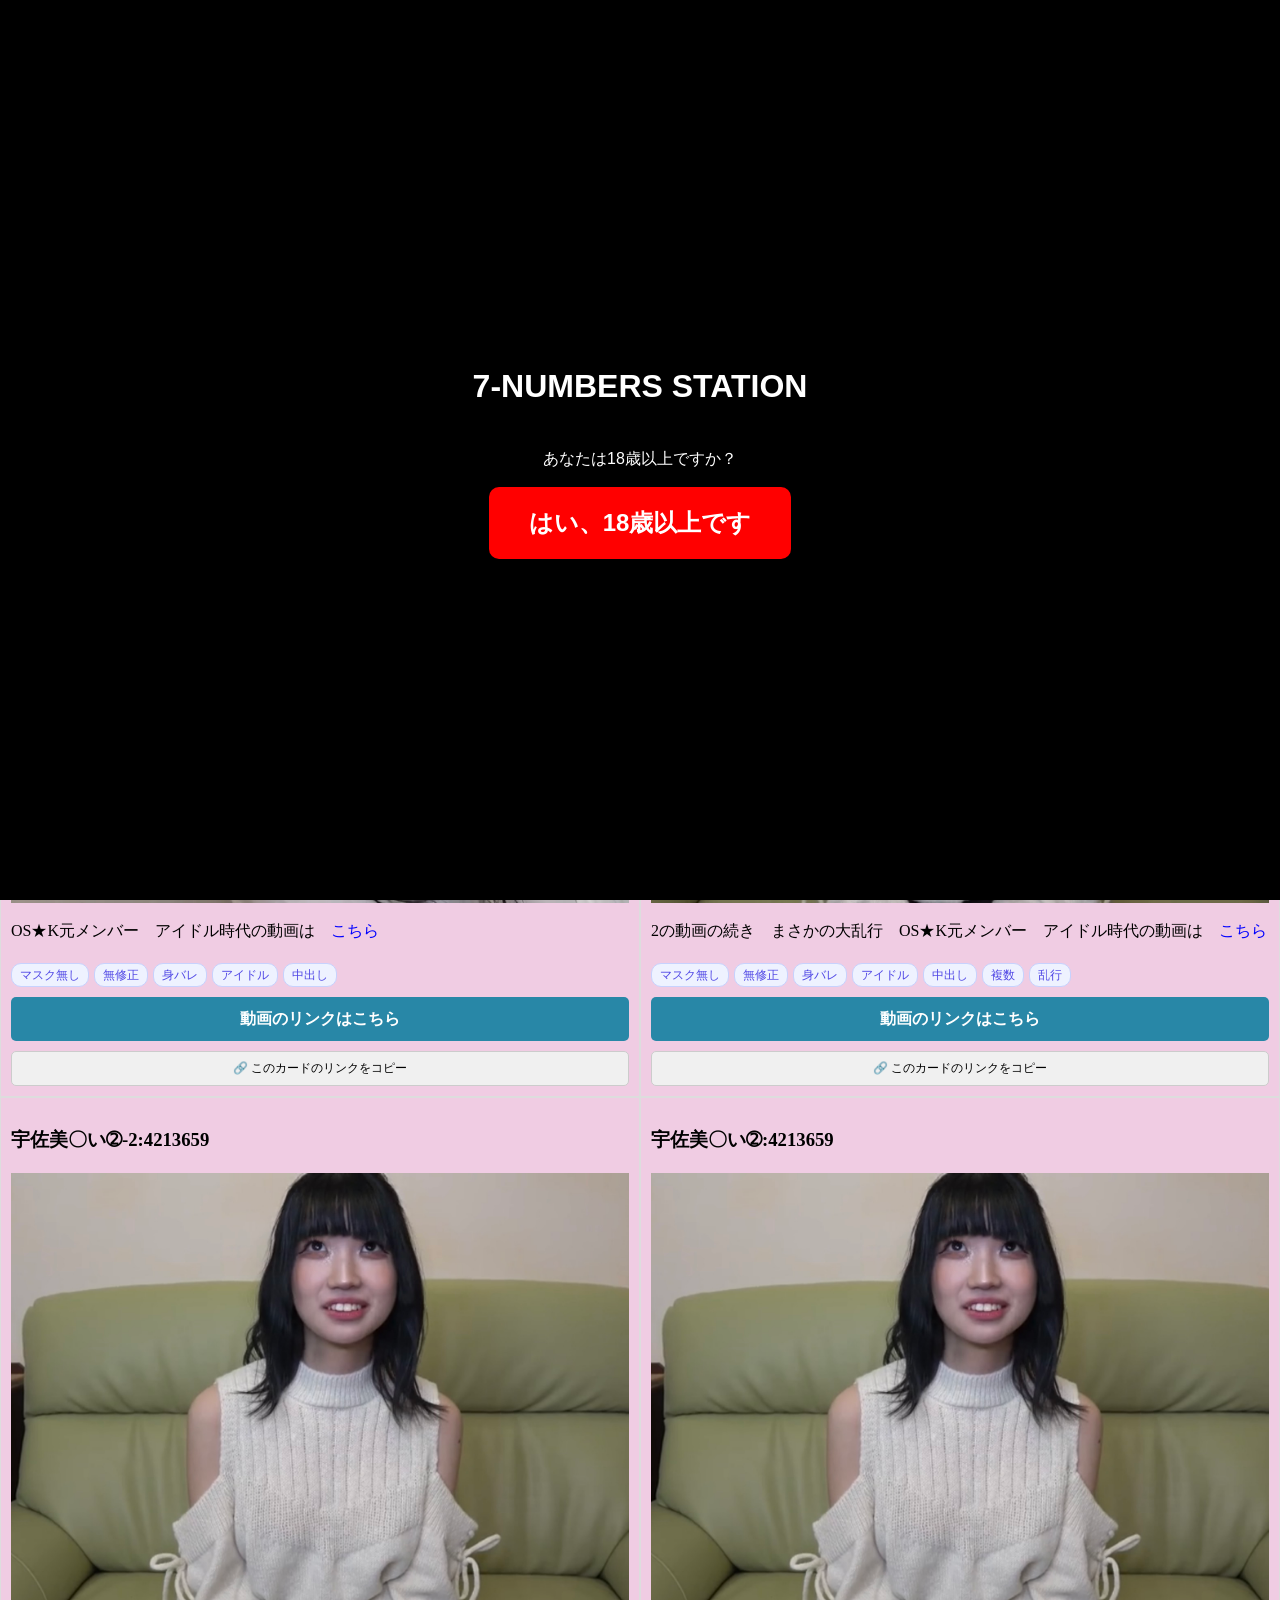
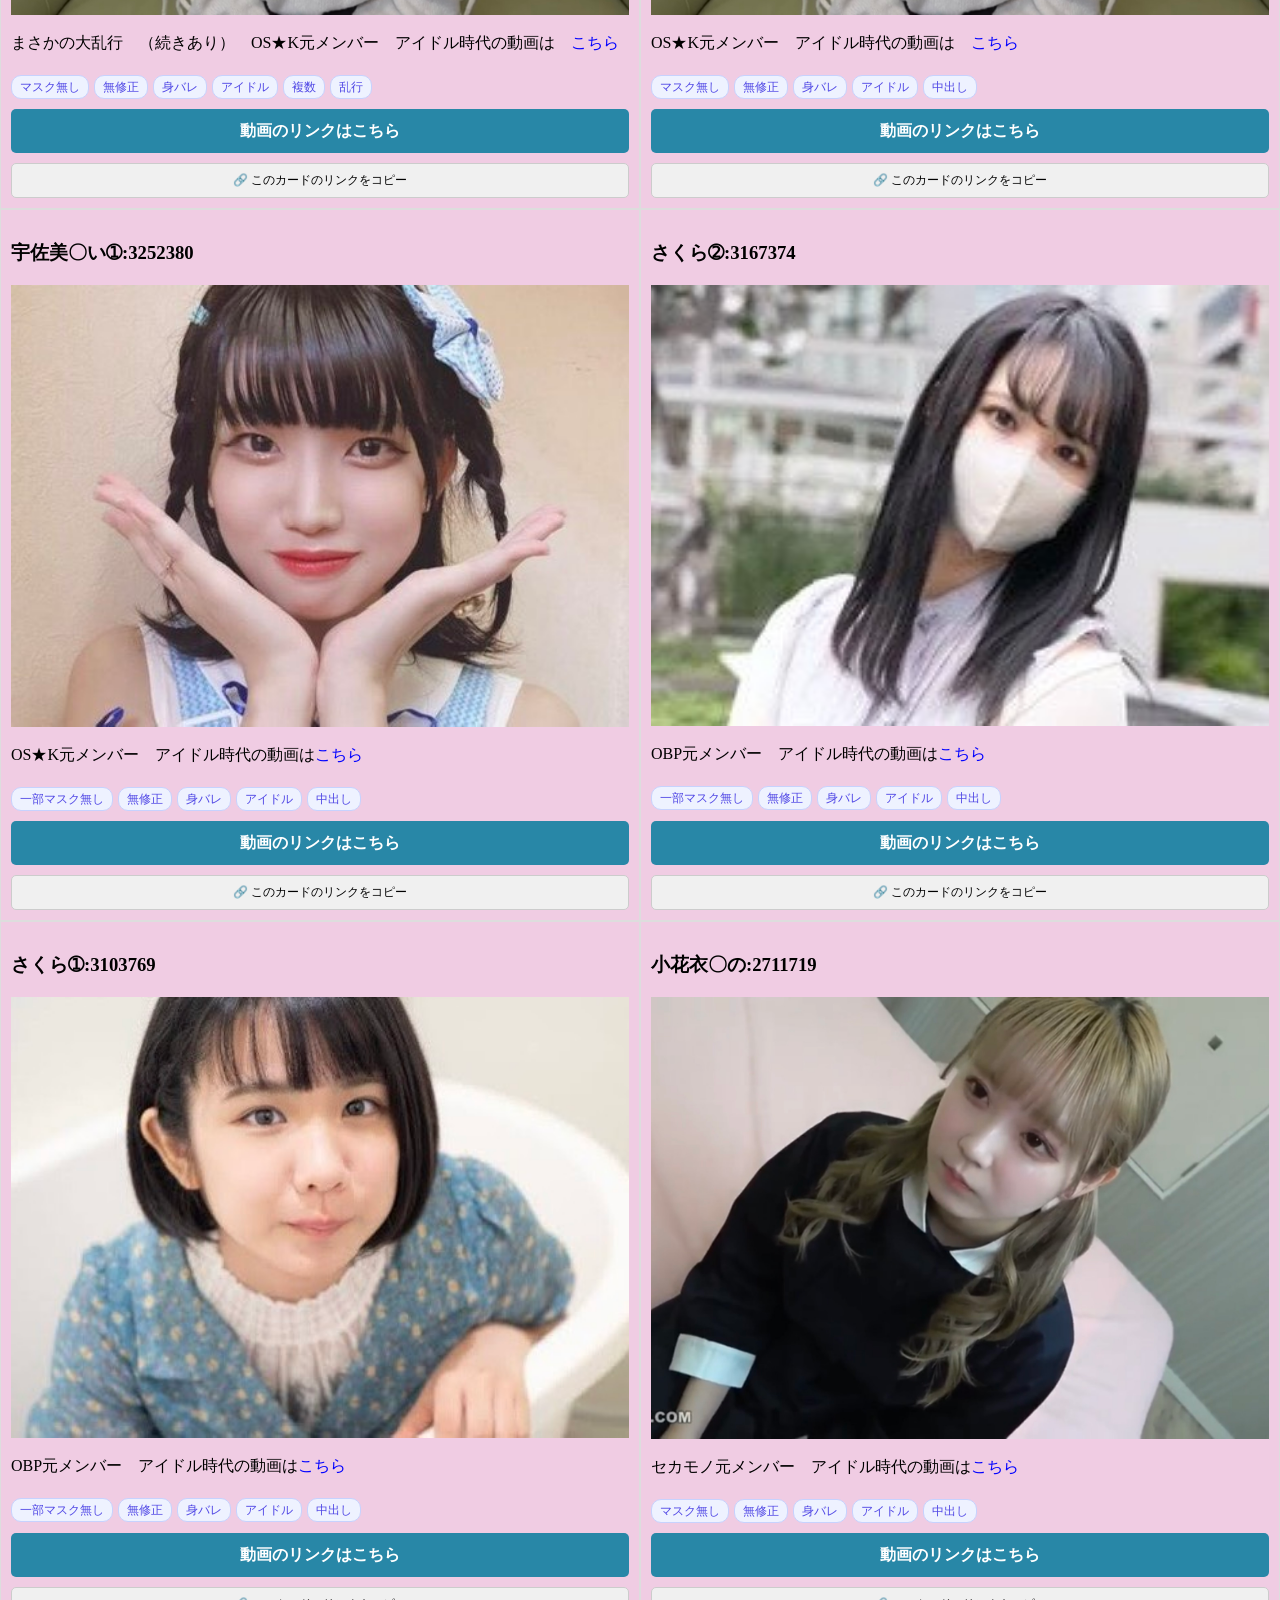
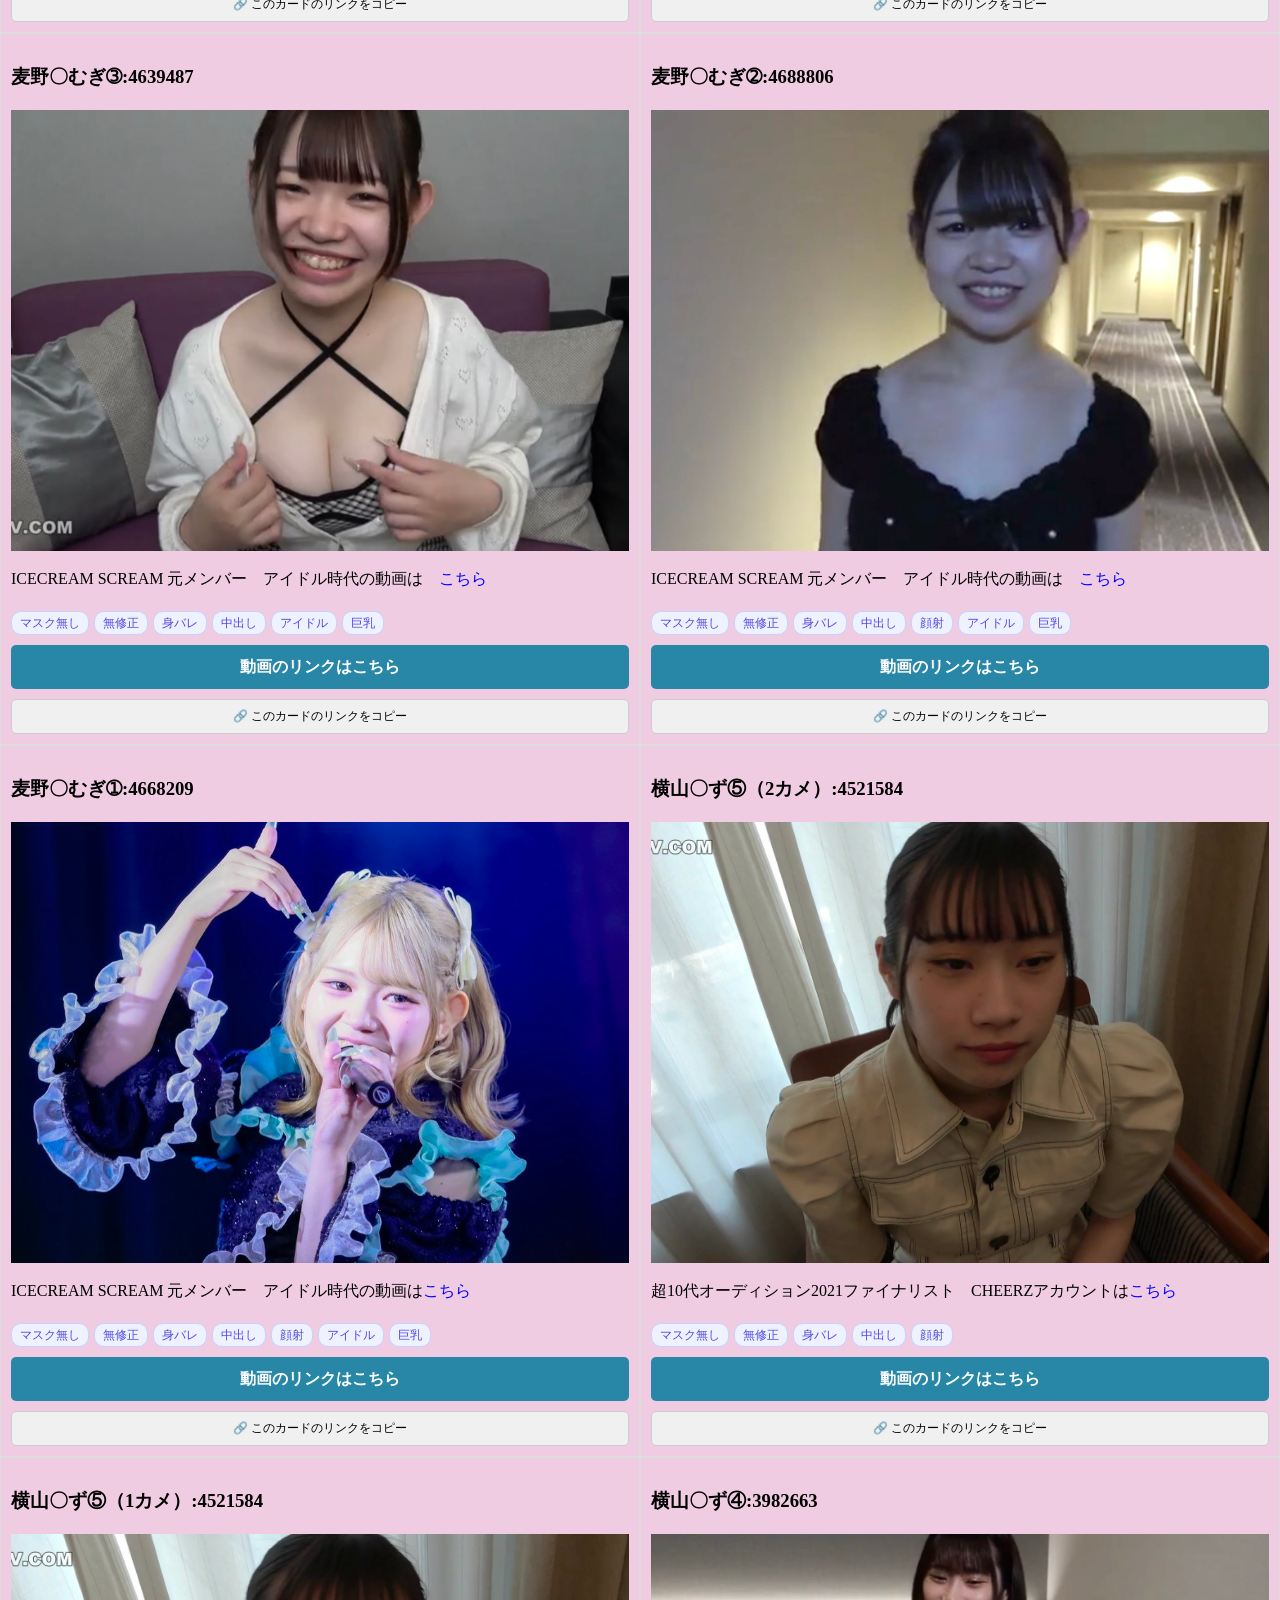
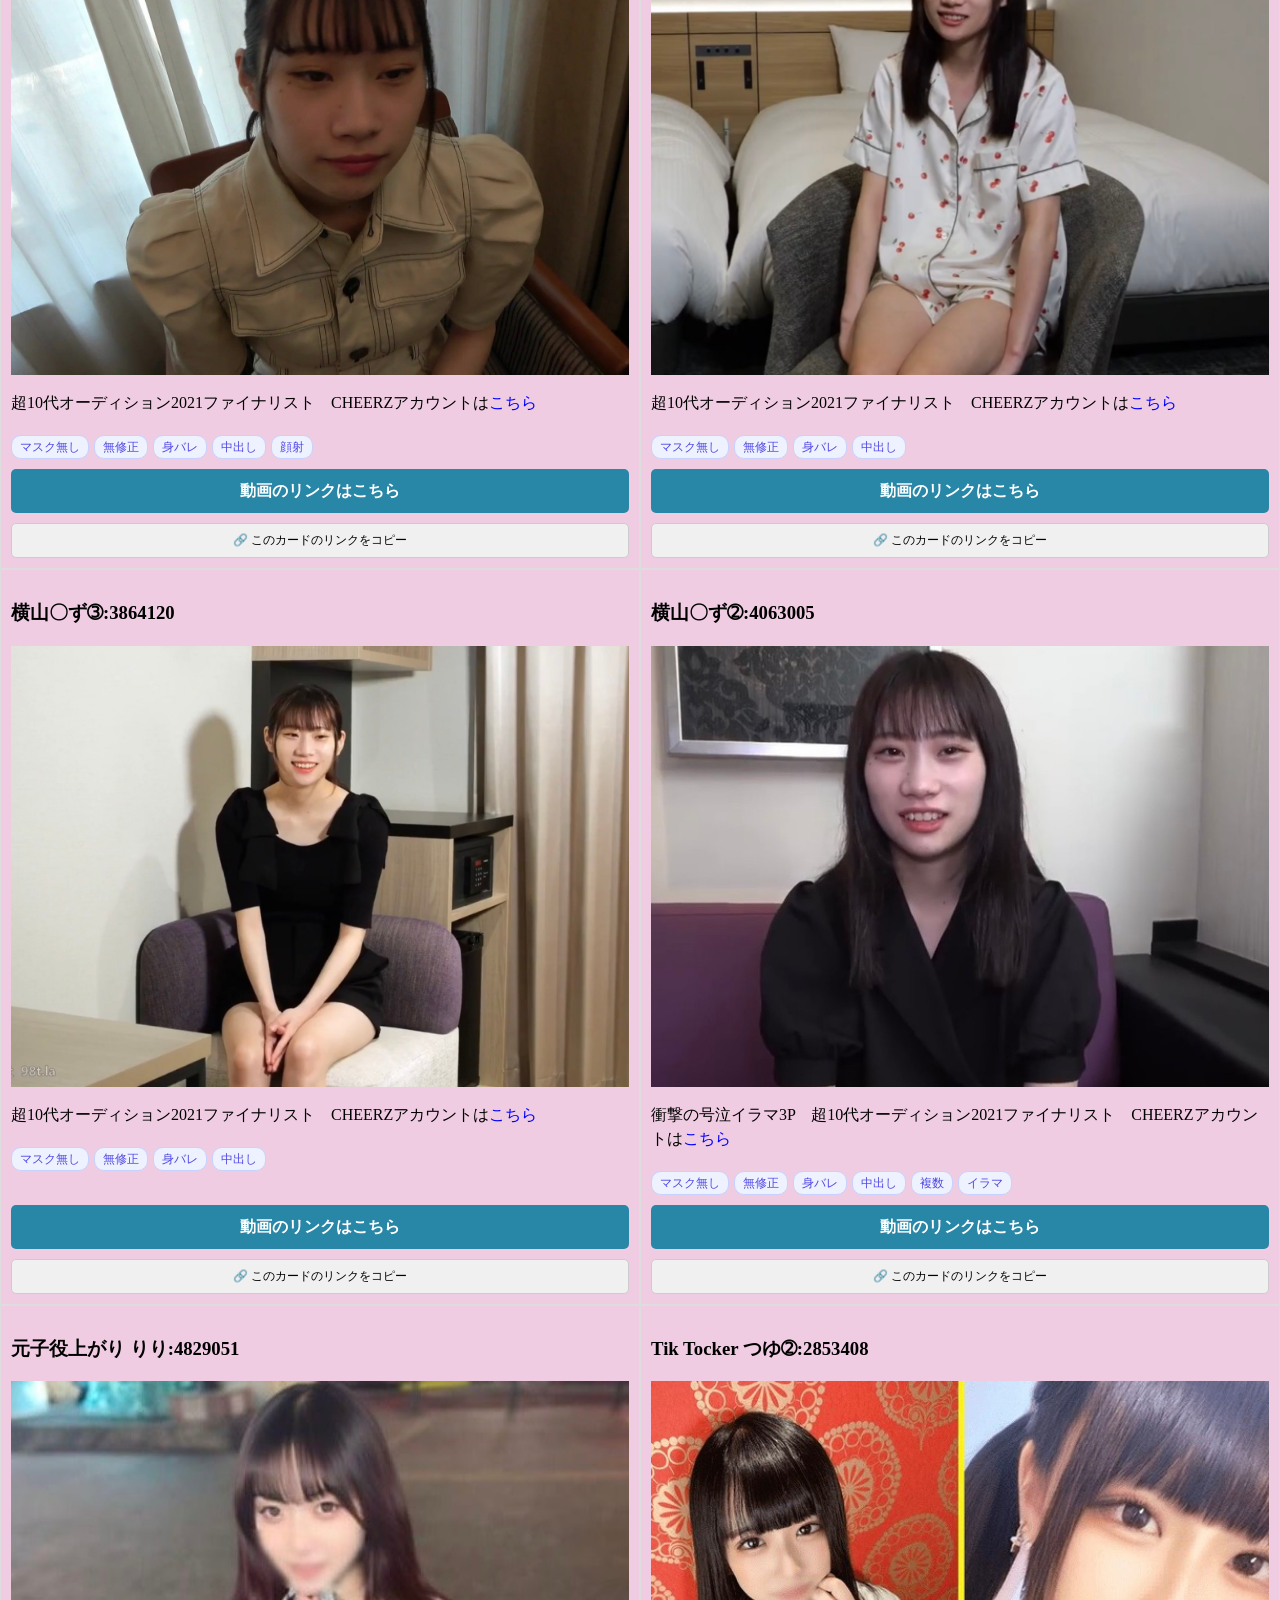
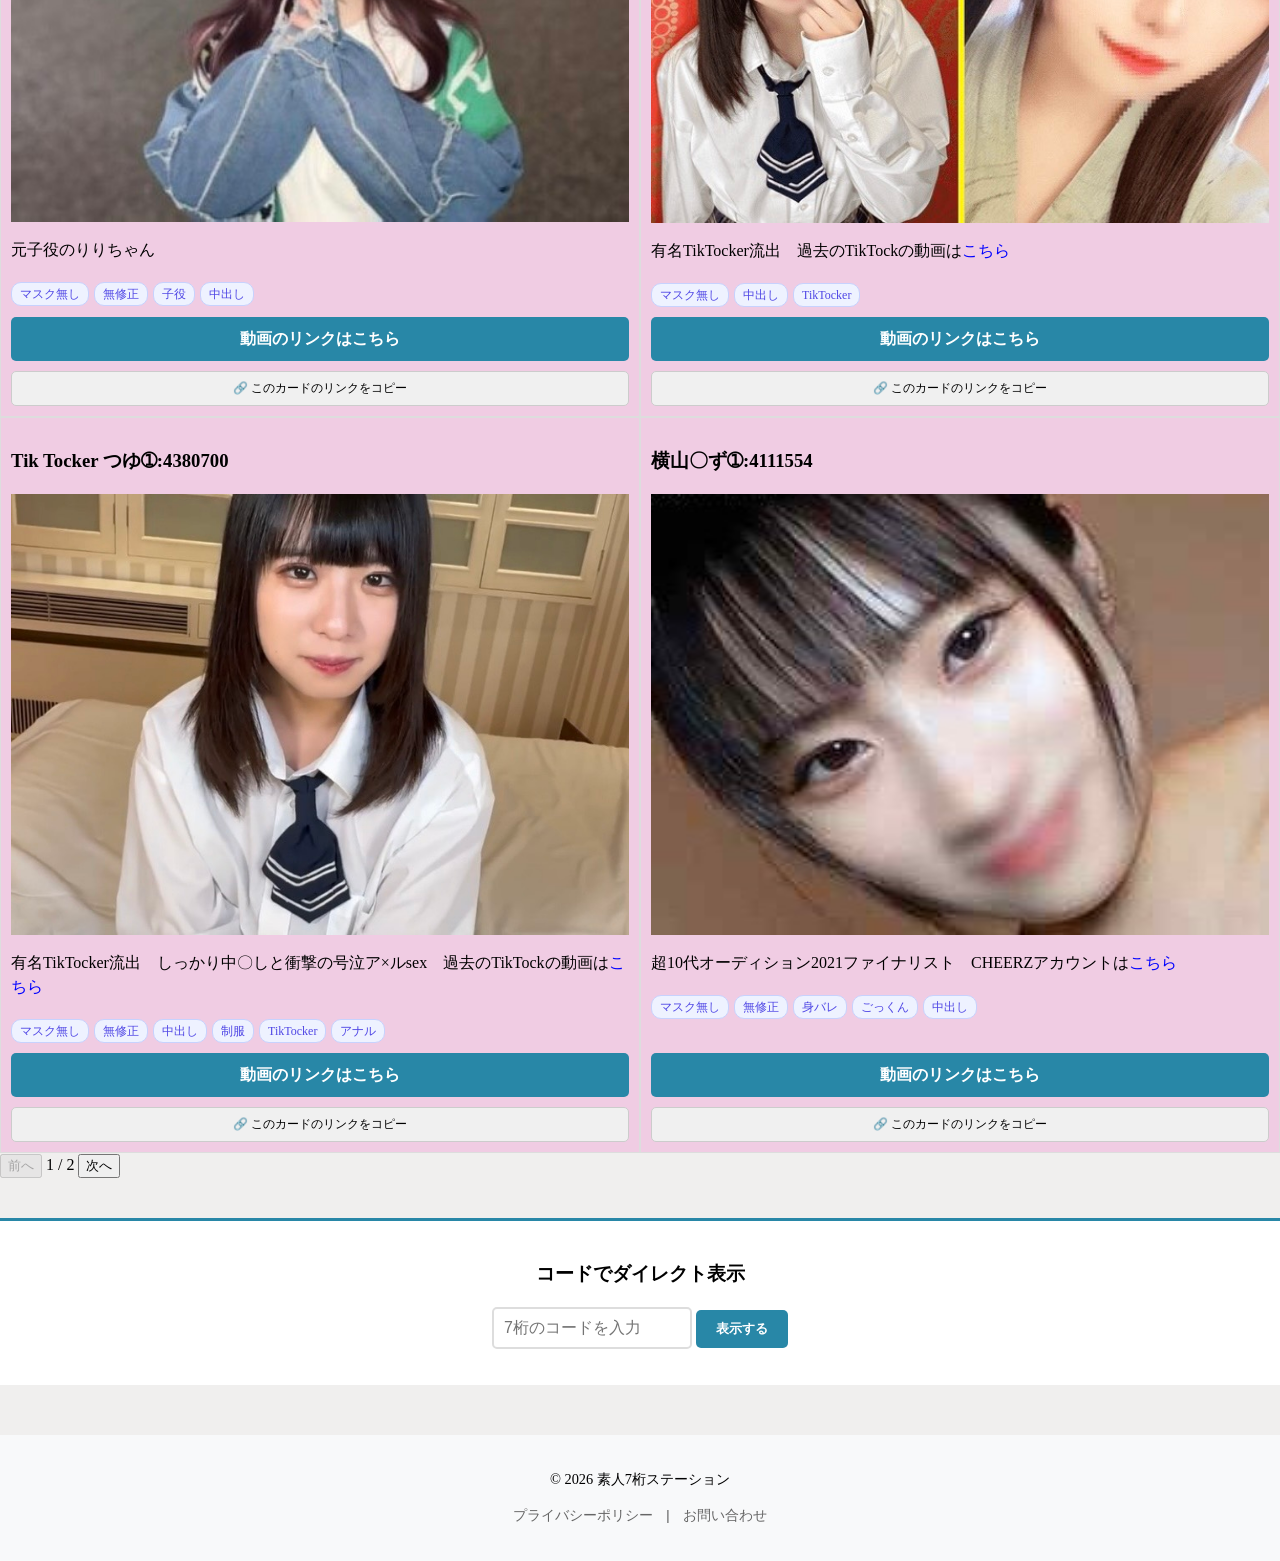
==== index.html @ af3bf1e2 "Add files via upload" ====
<!DOCTYPE html>
<html lang="ja">
<head>
    <meta charset="UTF-8">
    <meta name="viewport" content="width=device-width, initial-scale=1.0">
    <title>素人7桁ステーション</title>
    <meta name="description" content="無料で見れる素人の7桁をまとめています。身バレした素人ちゃんの表舞台との「見比べ」を楽しんで頂けるようにまとめています。7桁ファンの紳士の皆様のご期待に応えられるよう、随時サイトは更新中！ /素人/av/7桁/無修正/">

    <meta property="og:type" contenteditable="website">
    <meta property="og:title" content="素人7桁ステーション">
    <meta property="og:description" content="無料で見れる素人の7桁をまとめています。身バレした素人ちゃんの表舞台との「見比べ」を楽しんで頂けるようにまとめています。7桁ファンの紳士の皆様のご期待に応えられるよう、随時サイトは更新中！ /素人/av/7桁/無修正/">
    <meta property="og:url" content="https://shirouto-7-numbers.com">
    <meta property="og:image" content="https://shirouto-7-numbers.com/img/sevenIcon.png"> 
    <meta name="twitter:card" content="summary_large_image">
    <meta name="twitter:title" content="素人7桁ステーション">
    <meta name="twitter:image" content="https://shirouto-7-numbers.com/img/sevenIcon.png">
    <meta name="juicyads-site-verification" content="fd8c69b758042d53a90cb312dbef9e79">
    

    <link rel="icon" href="./img/sevenIcon.png">   

    <link rel="preconnect" href="https://fonts.googleapis.com">
    <link rel="preconnect" href="https://fonts.gstatic.com" crossorigin>
    <link href="https://fonts.googleapis.com/css2?family=Google+Sans:ital,opsz,wght@0,17..18,400..700;1,17..18,400..700&family=Noto+Sans+JP:wght@100..900&display=swap" rel="stylesheet">
    
    <link rel="stylesheet" href="./css/sanitize.css">
    <link rel="stylesheet" href="./css/seven.css">
    
    <style>
        #age-gate {
            position: fixed; top: 0; left: 0; width: 100%; height: 100%;
            background: #000; color: #fff; z-index: 10000;
            display: flex; flex-direction: column; justify-content: center; align-items: center;
            font-family: sans-serif;
        }
        #age-gate button {
            padding: 20px 40px; font-size: 24px; cursor: pointer;
            background: #ff0000; color: #fff; border: none; border-radius: 10px; font-weight: bold;
        }
    </style>

</head>
<body>
    <div id="age-gate">
        <h1>7-NUMBERS STATION</h1>
        <p>あなたは18歳以上ですか？</p>
        <button onclick="unlockSite()">はい、18歳以上です</button>
    </div>

    <h1 class="cite-headline">素人7桁ステーション</h1>

    <script src="https://adm.shinobi.jp/s/420e0cccccac39b0ae7c339e9990042e"></script>

    <div style="display: flex; justify-content: center; margin: 20px 0;">
        <script type="text/javascript" data-cfasync="false" async src="https://poweredby.jads.co/js/jads.js"></script>
            <ins id="1112925" data-width="300" data-height="250"></ins>
        <script type="text/javascript" data-cfasync="false" async>(adsbyjuicy = window.adsbyjuicy || []).push({'adzone':1112925});</script>
    </div>

    <section class="aboutThisSite">
        <p>素人7桁ステーションへようこそ。身バレした素人ちゃんの表舞台との「見比べ」を楽しんで頂けるようにまとめています。皆様に最高の7桁をお届けできるようにページは随時更新します。</p>
    </section>

    <script src="https://adm.shinobi.jp/s/d641e88b1c74c6606eed7cc9fa839f84"></script>
    
    

 
    <section class="search">
        <div class="search-form-wrapper">
            <input type="text" id="searchInput" placeholder="🔍関連ワードで検索..." autocomplete="off">
        </div>
    </section>

    <section class="tag-search">
        <div id="tags-container-wrapper">
            <div id="tags" class="collapsed"></div> </div>
        <button id="tagToggleBtn" class="toggle-btn">もっと見る ▼</button>
    </section>


    <section class="article">
        <h1 class="article-headline">一覧</h1>
        <div id="gallery"></div>
    </section>



    <div class="pagination-controls">
        <button id="prevBtn">前へ</button>
        <span id="pageInfo">1 / 5</span>
        <button id="nextBtn">次へ</button>
    </div>

    <div class="direct-search-wrapper">
        <h3>コードでダイレクト表示</h3>
        <div class="search-box">
            <input type="text" id="directCodeInput" placeholder="7桁のコードを入力">
            <button type="button" onclick="directSearch()">表示する</button>
        </div>
        <p id="searchMessage" style="color: red;"></p>
    </div>

    <div id="infoModal" class="modal">
        <div class="modal-content">
            <span class="close-modal" id="closeModal">&times;</span>
            <div id="modalBody"></div>
        </div>
    </div>

    
    <script src="https://adm.shinobi.jp/s/29155778935a20a05f7ab26b81eb6b52"></script>


    <footer style="text-align: center; margin-top: 50px; padding: 20px;">
        <p>&copy; 2026 素人7桁ステーション</p>
        <p>
            <a href="policy.html">プライバシーポリシー</a> | 
            <a href="contact.html">お問い合わせ</a>
        </p>
    </footer>

    <script type="text/javascript" data-id="juicyads-native-ads" data-ad-zone="1113239" data-targets="a" src="https://js.juicyads.com/juicyads.native-ads.min.js"></script>

    <script src="./data-7.js"></script>
    <script src="./seven.js"></script>
    
</body>
</html>
---- css/sanitize.css ----
/* Document
 * ========================================================================== */

/**
 * Add border box sizing in all browsers (opinionated).
 */

*,
::before,
::after {
  box-sizing: border-box;
}

/**
 * 1. Add text decoration inheritance in all browsers (opinionated).
 * 2. Add vertical alignment inheritance in all browsers (opinionated).
 */

::before,
::after {
  text-decoration: inherit; /* 1 */
  vertical-align: inherit; /* 2 */
}

/**
 * 1. Use the default cursor in all browsers (opinionated).
 * 2. Change the line height in all browsers (opinionated).
 * 3. Use a 4-space tab width in all browsers (opinionated).
 * 4. Remove the grey highlight on links in iOS (opinionated).
 * 5. Prevent adjustments of font size after orientation changes in
 *    IE on Windows Phone and in iOS.
 * 6. Breaks words to prevent overflow in all browsers (opinionated).
 */

html {
  cursor: default; /* 1 */
  line-height: 1.5; /* 2 */
  -moz-tab-size: 4; /* 3 */
  tab-size: 4; /* 3 */
  -webkit-tap-highlight-color: transparent /* 4 */;
  -ms-text-size-adjust: 100%; /* 5 */
  -webkit-text-size-adjust: 100%; /* 5 */
  word-break: break-word; /* 6 */
}

/* Sections
 * ========================================================================== */

/**
 * Remove the margin in all browsers (opinionated).
 */

body {
  margin: 0;
}

/**
 * Correct the font size and margin on `h1` elements within `section` and
 * `article` contexts in Chrome, Edge, Firefox, and Safari.
 */

h1 {
  font-size: 2em;
  margin: 0.67em 0;
}

/* Grouping content
 * ========================================================================== */

/**
 * Remove the margin on nested lists in Chrome, Edge, IE, and Safari.
 */

dl dl,
dl ol,
dl ul,
ol dl,
ul dl {
  margin: 0;
}

/**
 * Remove the margin on nested lists in Edge 18- and IE.
 */

ol ol,
ol ul,
ul ol,
ul ul {
  margin: 0;
}

/**
 * 1. Add the correct sizing in Firefox.
 * 2. Show the overflow in Edge 18- and IE.
 */

hr {
  height: 0; /* 1 */
  overflow: visible; /* 2 */
}

/**
 * Add the correct display in IE.
 */

main {
  display: block;
}

/**
 * Remove the list style on navigation lists in all browsers (opinionated).
 */

nav ol,
nav ul {
  list-style: none;
  padding: 0;
}

/**
 * 1. Correct the inheritance and scaling of font size in all browsers.
 * 2. Correct the odd `em` font sizing in all browsers.
 */

pre {
  font-family: monospace, monospace; /* 1 */
  font-size: 1em; /* 2 */
}

/* Text-level semantics
 * ========================================================================== */

/**
 * Remove the gray background on active links in IE 10.
 */

a {
  background-color: transparent;
}

/**
 * Add the correct text decoration in Edge 18-, IE, and Safari.
 */

abbr[title] {
  text-decoration: underline;
  text-decoration: underline dotted;
}

/**
 * Add the correct font weight in Chrome, Edge, and Safari.
 */

b,
strong {
  font-weight: bolder;
}

/**
 * 1. Correct the inheritance and scaling of font size in all browsers.
 * 2. Correct the odd `em` font sizing in all browsers.
 */

code,
kbd,
samp {
  font-family: monospace, monospace; /* 1 */
  font-size: 1em; /* 2 */
}

/**
 * Add the correct font size in all browsers.
 */

small {
  font-size: 80%;
}

/* Embedded content
 * ========================================================================== */

/*
 * Change the alignment on media elements in all browsers (opinionated).
 */

audio,
canvas,
iframe,
img,
svg,
video {
  vertical-align: middle;
}

/**
 * Add the correct display in IE 9-.
 */

audio,
video {
  display: inline-block;
}

/**
 * Add the correct display in iOS 4-7.
 */

audio:not([controls]) {
  display: none;
  height: 0;
}

/**
 * Remove the border on iframes in all browsers (opinionated).
 */

iframe {
  border-style: none;
}

/**
 * Remove the border on images within links in IE 10-.
 */

img {
  border-style: none;
}

/**
 * Change the fill color to match the text color in all browsers (opinionated).
 */

svg:not([fill]) {
  fill: currentColor;
}

/**
 * Hide the overflow in IE.
 */

svg:not(:root) {
  overflow: hidden;
}

/* Tabular data
 * ========================================================================== */

/**
 * Collapse border spacing in all browsers (opinionated).
 */

table {
  border-collapse: collapse;
}

/* Forms
 * ========================================================================== */

/**
 * Remove the margin on controls in Safari.
 */

button,
input,
select {
  margin: 0;
}

/**
 * 1. Show the overflow in IE.
 * 2. Remove the inheritance of text transform in Edge 18-, Firefox, and IE.
 */

button {
  overflow: visible; /* 1 */
  text-transform: none; /* 2 */
}

/**
 * Correct the inability to style buttons in iOS and Safari.
 */

button,
[type="button"],
[type="reset"],
[type="submit"] {
  -webkit-appearance: button;
}

/**
 * 1. Change the inconsistent appearance in all browsers (opinionated).
 * 2. Correct the padding in Firefox.
 */

fieldset {
  border: 1px solid #a0a0a0; /* 1 */
  padding: 0.35em 0.75em 0.625em; /* 2 */
}

/**
 * Show the overflow in Edge 18- and IE.
 */

input {
  overflow: visible;
}

/**
 * 1. Correct the text wrapping in Edge 18- and IE.
 * 2. Correct the color inheritance from `fieldset` elements in IE.
 */

legend {
  color: inherit; /* 2 */
  display: table; /* 1 */
  max-width: 100%; /* 1 */
  white-space: normal; /* 1 */
}

/**
 * 1. Add the correct display in Edge 18- and IE.
 * 2. Add the correct vertical alignment in Chrome, Edge, and Firefox.
 */

progress {
  display: inline-block; /* 1 */
  vertical-align: baseline; /* 2 */
}

/**
 * Remove the inheritance of text transform in Firefox.
 */

select {
  text-transform: none;
}

/**
 * 1. Remove the margin in Firefox and Safari.
 * 2. Remove the default vertical scrollbar in IE.
 * 3. Change the resize direction in all browsers (opinionated).
 */

textarea {
  margin: 0; /* 1 */
  overflow: auto; /* 2 */
  resize: vertical; /* 3 */
}

/**
 * Remove the padding in IE 10-.
 */

[type="checkbox"],
[type="radio"] {
  padding: 0;
}

/**
 * 1. Correct the odd appearance in Chrome, Edge, and Safari.
 * 2. Correct the outline style in Safari.
 */

[type="search"] {
  -webkit-appearance: textfield; /* 1 */
  outline-offset: -2px; /* 2 */
}

/**
 * Correct the cursor style of increment and decrement buttons in Safari.
 */

::-webkit-inner-spin-button,
::-webkit-outer-spin-button {
  height: auto;
}

/**
 * Correct the text style of placeholders in Chrome, Edge, and Safari.
 */

::-webkit-input-placeholder {
  color: inherit;
  opacity: 0.54;
}

/**
 * Remove the inner padding in Chrome, Edge, and Safari on macOS.
 */

::-webkit-search-decoration {
  -webkit-appearance: none;
}

/**
 * 1. Correct the inability to style upload buttons in iOS and Safari.
 * 2. Change font properties to `inherit` in Safari.
 */

::-webkit-file-upload-button {
  -webkit-appearance: button; /* 1 */
  font: inherit; /* 2 */
}

/**
 * Remove the inner border and padding of focus outlines in Firefox.
 */

::-moz-focus-inner {
  border-style: none;
  padding: 0;
}

/**
 * Restore the focus outline styles unset by the previous rule in Firefox.
 */

:-moz-focusring {
  outline: 1px dotted ButtonText;
}

/**
 * Remove the additional :invalid styles in Firefox.
 */

:-moz-ui-invalid {
  box-shadow: none;
}

/* Interactive
 * ========================================================================== */

/*
 * Add the correct display in Edge 18- and IE.
 */

details {
  display: block;
}

/*
 * Add the correct styles in Edge 18-, IE, and Safari.
 */

dialog {
  background-color: white;
  border: solid;
  color: black;
  display: block;
  height: -moz-fit-content;
  height: -webkit-fit-content;
  height: fit-content;
  left: 0;
  margin: auto;
  padding: 1em;
  position: absolute;
  right: 0;
  width: -moz-fit-content;
  width: -webkit-fit-content;
  width: fit-content;
}

dialog:not([open]) {
  display: none;
}

/*
 * Add the correct display in all browsers.
 */

summary {
  display: list-item;
}

/* Scripting
 * ========================================================================== */

/**
 * Add the correct display in IE 9-.
 */

canvas {
  display: inline-block;
}

/**
 * Add the correct display in IE.
 */

template {
  display: none;
}

/* User interaction
 * ========================================================================== */

/*
 * 1. Remove the tapping delay in IE 10.
 * 2. Remove the tapping delay on clickable elements
      in all browsers (opinionated).
 */

a,
area,
button,
input,
label,
select,
summary,
textarea,
[tabindex] {
  -ms-touch-action: manipulation; /* 1 */
  touch-action: manipulation; /* 2 */
}

/**
 * Add the correct display in IE 10-.
 */

[hidden] {
  display: none;
}

/* Accessibility
 * ========================================================================== */

/**
 * Change the cursor on busy elements in all browsers (opinionated).
 */

[aria-busy="true"] {
  cursor: progress;
}

/*
 * Change the cursor on control elements in all browsers (opinionated).
 */

[aria-controls] {
  cursor: pointer;
}

/*
 * Change the cursor on disabled, not-editable, or otherwise
 * inoperable elements in all browsers (opinionated).
 */

[aria-disabled="true"],
[disabled] {
  cursor: not-allowed;
}

/*
 * Change the display on visually hidden accessible elements
 * in all browsers (opinionated).
 */

[aria-hidden="false"][hidden] {
  display: initial;
}

[aria-hidden="false"][hidden]:not(:focus) {
  clip: rect(0, 0, 0, 0);
  position: absolute;
}
---- css/seven.css ----
body{
    background-color: rgb(240, 239, 238);
}
.cite-headline{
    text-align: center;
    margin: 0;
    
    font-weight: bold;
    background-color: rgb(224, 103, 174);
}
.article-headline{
    margin: 10px;
    font-size: 25px;
}

#gallery {
    display: flex;
    flex-wrap: wrap;       
    width: 100%;           
    padding: 0;
    margin: 0;
}
.number-card {
    flex: 0 0 50%;         
    box-sizing: border-box; 
    padding: 10px;         
    border: 1px solid #ddd; 
    background-color: #f0cce3;
    display:flex;
    flex-direction: column;
}
.number-card img {
    max-width: 100%;
    height: auto;
}
.number-card:hover{
    background-color: rgb(224, 103, 174);
    transform: translateY(-5px);
}
/* タグボタンの並び */
#tags {
    display: flex;
    flex-wrap: wrap;
    gap: 10px;
    margin-bottom: 20px;
}

.tag-btn {
    padding: 8px 16px;
    background: #dfdddd;
    border: none;
    border-radius: 4px;
    cursor: pointer;
}

.tag-btn:hover {
    background: #ddd;
}

/* カード内のタグ */
.card-tags-wrapper {
    display: flex;
    flex-wrap: wrap;
    gap: 5px;
    margin-top: 10px;
    flex-grow: 1;
    align-content: flex-start;
}

.card-tag {
    background: #eef2ff;
    color: #4f46e5;
    font-size: 12px;
    padding: 2px 8px;
    border-radius: 10px;
    border: 1px solid #c7d2fe;
}
/* 通常のタグボタン */
.tag-btn {
    padding: 8px 16px;
    background: #f3f4f6;
    color: #374151;
    border: 1px solid #d1d5db;
    border-radius: 8px;
    cursor: pointer;
    transition: all 0.2s ease; /* 変化を滑らかに */
}

/* ホバー（マウスを乗せた時） */
.tag-btn:hover {
    background: #e5e7eb;
}

/* 【重要】選択されている時のスタイル */
.tag-btn.active {
    background: #4f46e5; /* 鮮やかな青（お好みで！） */
    color: #ffffff;
    border-color: #4338ca;
    box-shadow: 0 0 10px rgba(79, 70, 229, 0.3); /* 少し光らせる */
}
.search-form-wrapper {
    max-width: 600px;
    margin: 20px auto;
    padding: 0 20px;
}

#searchInput {
    width: 100%;
    padding: 12px 24px;
    font-size: 18px;
    border: 2px solid #ddd;
    border-radius: 30px; /* 角を丸くしてモダンに */
    outline: none;
    box-shadow: 0 2px 5px rgba(0,0,0,0.05);
    transition: all 0.3s ease;
}

#searchInput:focus {
    border-color: #4f46e5; /* フォーカス時に青色に */
    box-shadow: 0 4px 12px rgba(79, 70, 229, 0.2);
}

.no-results {
    grid-column: 1 / -1; /* ギャラリー全体に表示 */
    text-align: center;
    padding: 40px;
    color: #666;
    font-size: 1.2rem;
}
/* カード内の説明文 */
.number-card p {
    flex-grow: 1;
    display: -webkit-box;
    -webkit-line-clamp: 3; /* ここで3行に制限 */
    -webkit-box-orient: vertical;
    overflow: hidden;
    text-overflow: ellipsis;
    line-height: 1.5;
    word-break:break-all; 
    overflow-wrap: anywhere;
    pointer-events: none;
    max-height: 4.5em;
    cursor: pointer; /* クリックできることを示す */
    transition: opacity 0.2s;
    margin-bottom: 10px;
}
.number-card p a {
    /* 1. リンクを「塊」ではなく「ただのテキスト」として扱う */
    display: inline; 

    /* 2. リンクの途中でも、枠の端に来たらどこでも改行を許可する（最重要） */
    word-break: break-all;
    overflow-wrap: anywhere;

    /* 3. リンクの余計な隙間（padding/margin）をゼロにする */
    padding: 0;
    margin: 0;

    /* 4. 念のため。位置を浮かさない */
    position: static;

    display: contents !important; /* リンクという『塊』を消し、ただの文字にする */
    color: blue;
    text-decoration: underline;
}

.number-card p:hover {
    opacity: 0.7;
}

/* 全画面モーダルのスタイル */
.modal {
    display: none; /* 初期は非表示 */
    position: fixed;
    top: 0; left: 0;
    width: 100%; height: 100%;
    background: rgba(0, 0, 0, 0.8);
    z-index: 1000;
    justify-content: center;
    align-items: center;
}

.modal-content {
    background: white;
    padding: 30px;
    border-radius: 15px;
    max-width: 80%;
    max-height: 80%;
    overflow-y: auto;
    position: relative;
}

.close-modal {
    position: absolute;
    top: 10px; right: 20px;
    font-size: 30px;
    cursor: pointer;
}
#tags-container-wrapper {
    overflow: hidden; /* はみ出た分を隠す */
}

#tags {
    display: flex;
    flex-wrap: wrap;
    gap: 10px;
    transition: max-height 0.4s ease-in-out; /* スムーズな開閉 */
}

/* 閉じている状態（2行分：(40px + 10px) * 2 - 10px = 約90px） */
#tags.collapsed {
    max-height: 90px; 
}

/* 開いている状態（十分に大きな値にする） */
#tags.expanded {
    max-height: 1000px; 
}

.toggle-btn {
    display: block;
    margin: 10px auto;
    background: none;
    border: none;
    color: #4f46e5;
    cursor: pointer;
    font-weight: bold;
}
.detail-link {
    margin-top: auto;
    display: block;
    text-align: center;
    background: #4d9ddf; 
    color: white;
    text-decoration: none;
    padding: 8px;
    margin-top: 10px;
    border-radius: 5px;
    font-weight: bold;
    transition: 0.3s;
}
.detail-link:hover {
    background: #3b62bd;
    box-shadow: 0 2px 5px rgba(77, 113, 224, 0.2);
}
/* 詳細ボタン */
.detail-link {
    display: block;
    text-align: center;
    background: #2887a7;
    color: white;
    text-decoration: none;
    padding: 10px;
    margin-top: 10px;
    border-radius: 5px;
    font-weight: bold;
}

/* フッター */
footer {
    text-align: center;
    margin-top: 50px;
    padding: 30px;
    background: #f8f9fa;
    font-size: 0.9rem;
}
footer a {
    margin: 0 10px;
    color: #666;
    text-decoration: none;
}
.direct-search-wrapper {
    margin: 40px auto;
    padding: 20px;
    background: #fff;
    border-top: 3px solid #2887a7;
    text-align: center;
}

.direct-search-wrapper input {
    padding: 10px;
    font-size: 16px;
    border: 2px solid #ddd;
    border-radius: 5px;
    width: 200px;
}

.direct-search-wrapper button {
    padding: 10px 20px;
    background: #2887a7;
    color: white;
    border: none;
    border-radius: 5px;
    cursor: pointer;
    font-weight: bold;
}
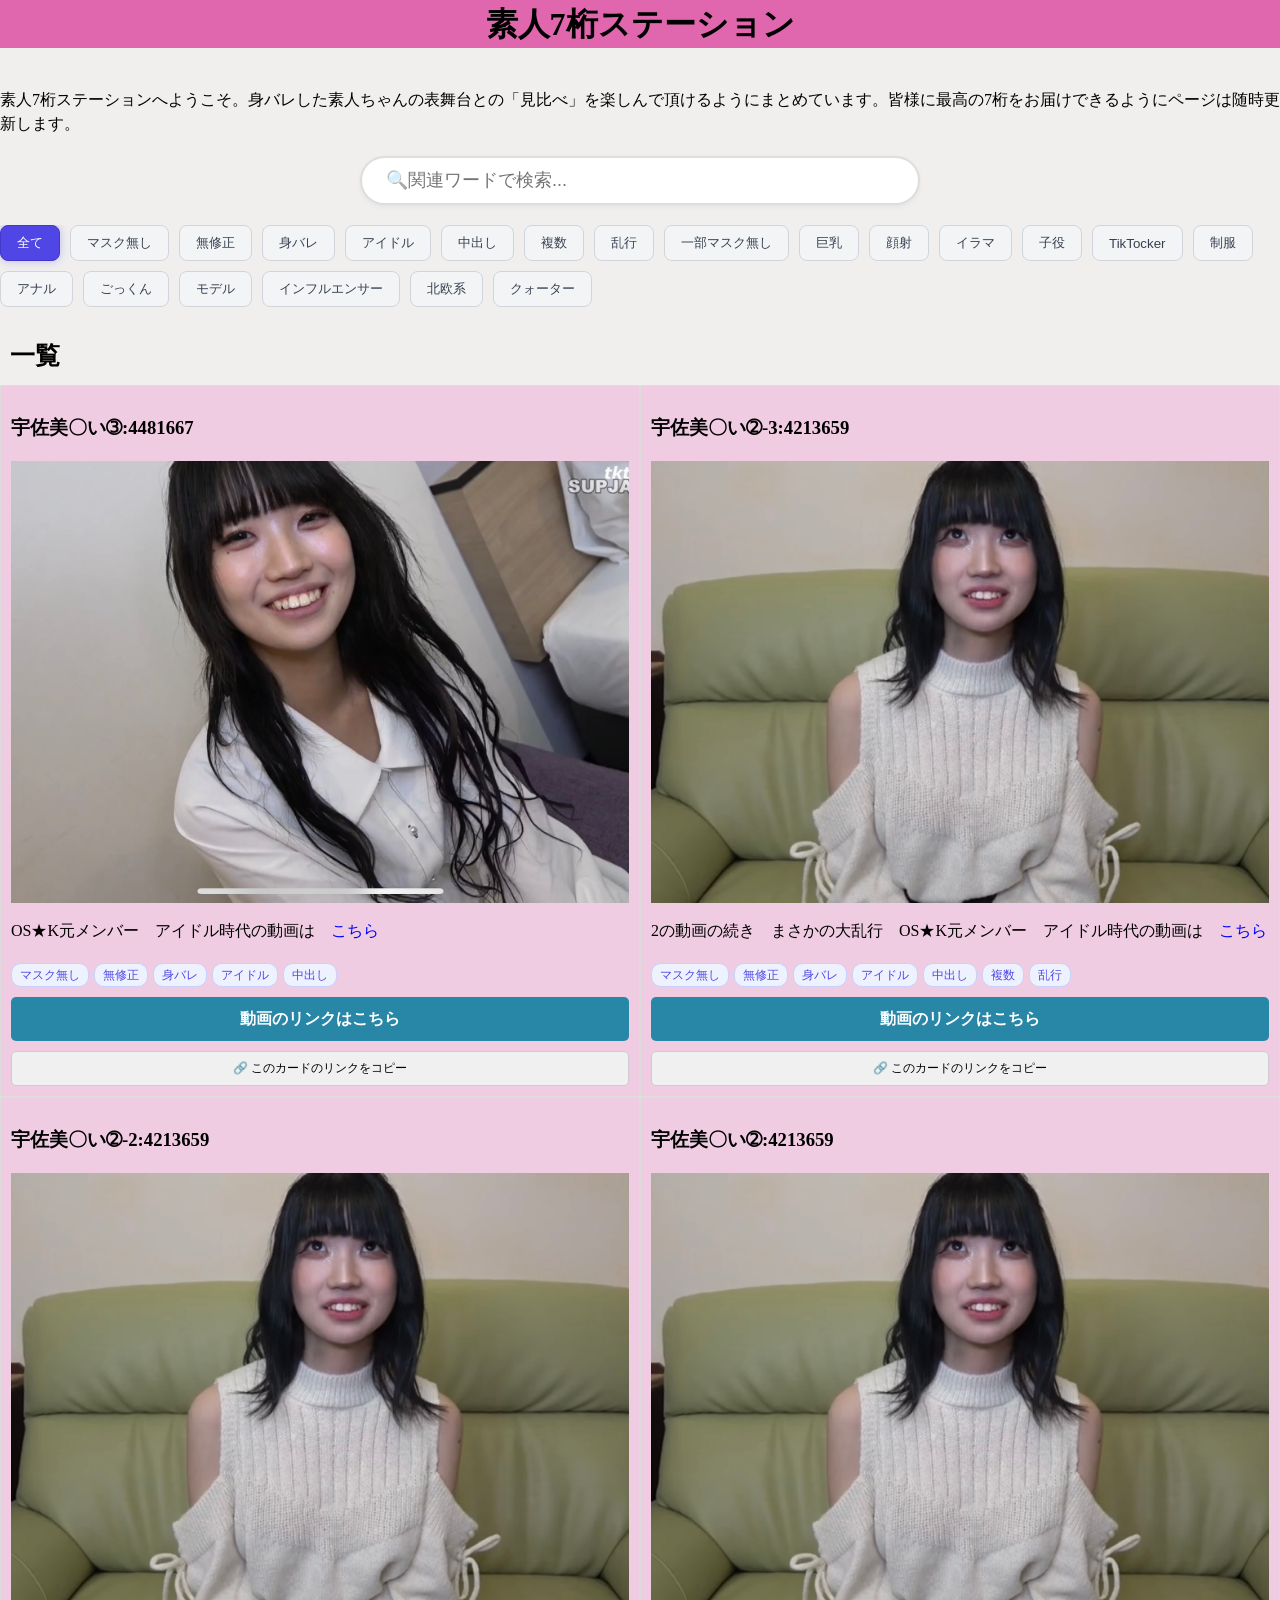
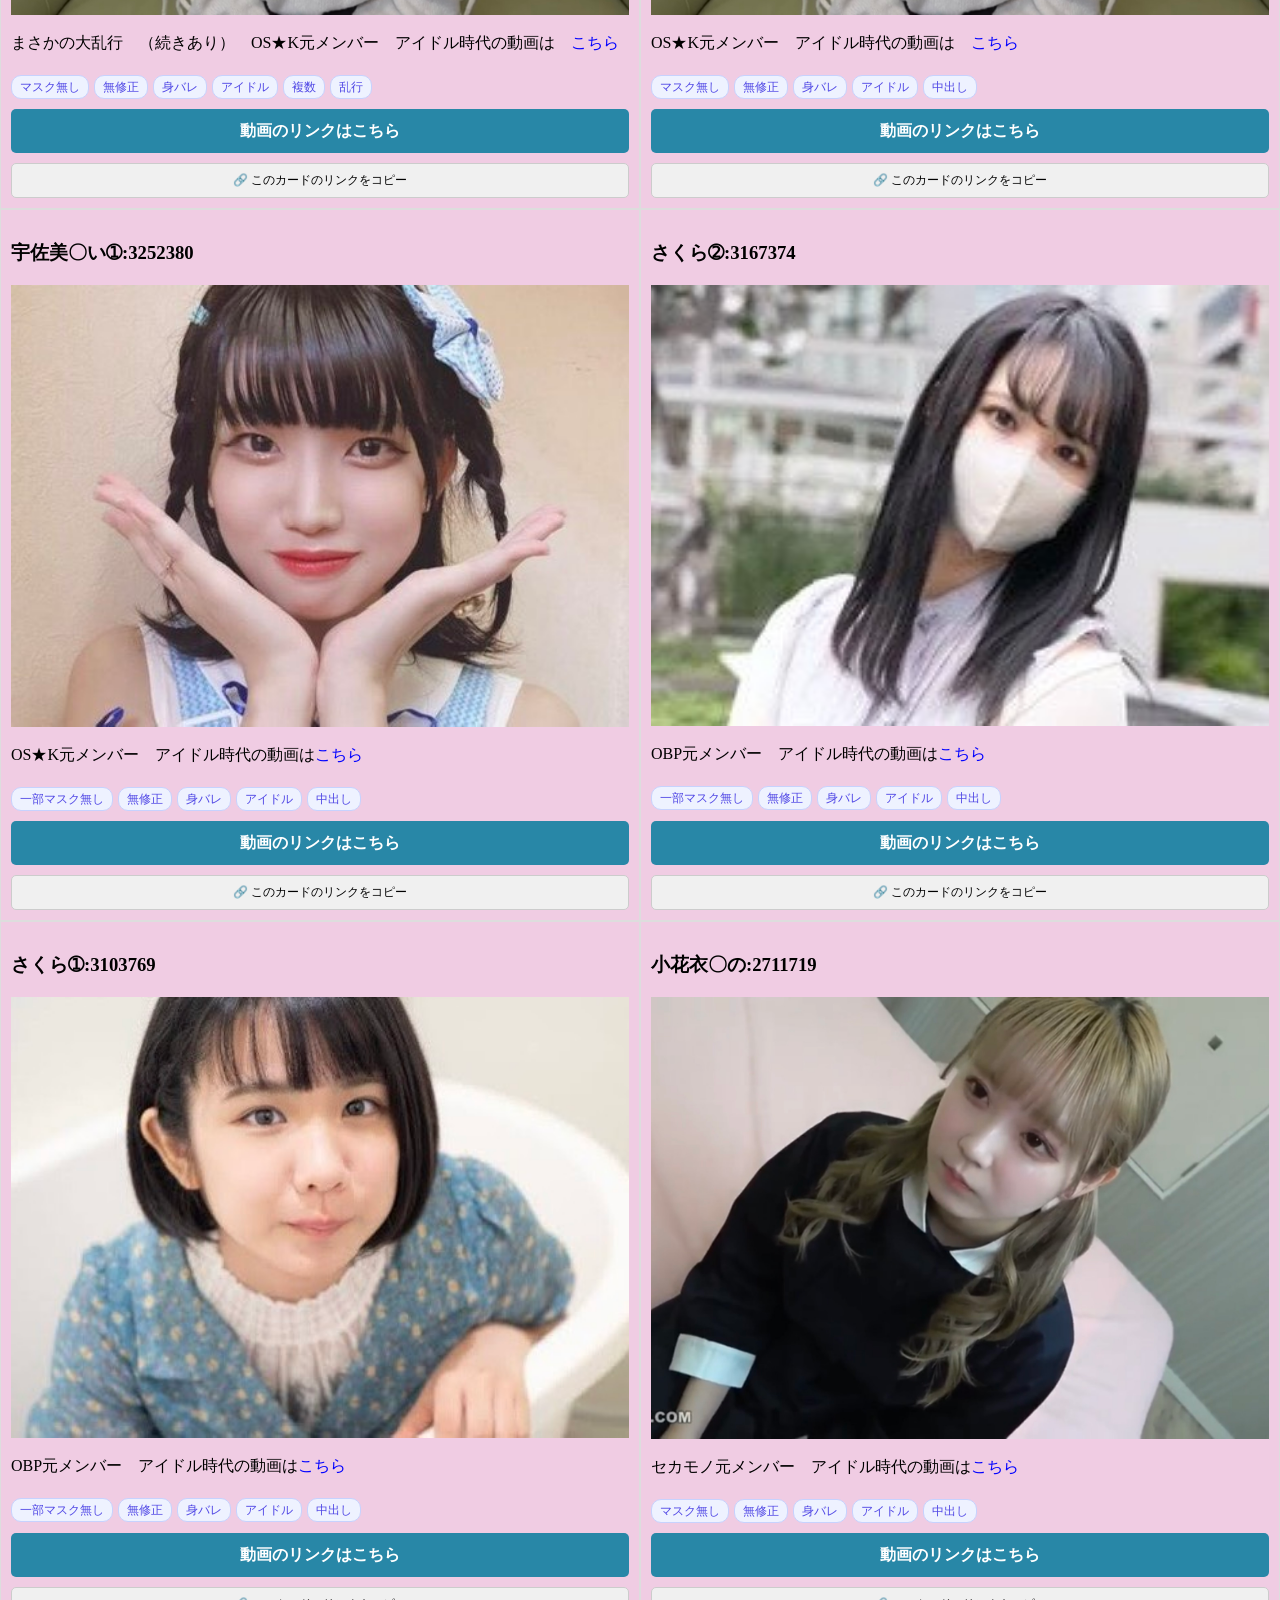
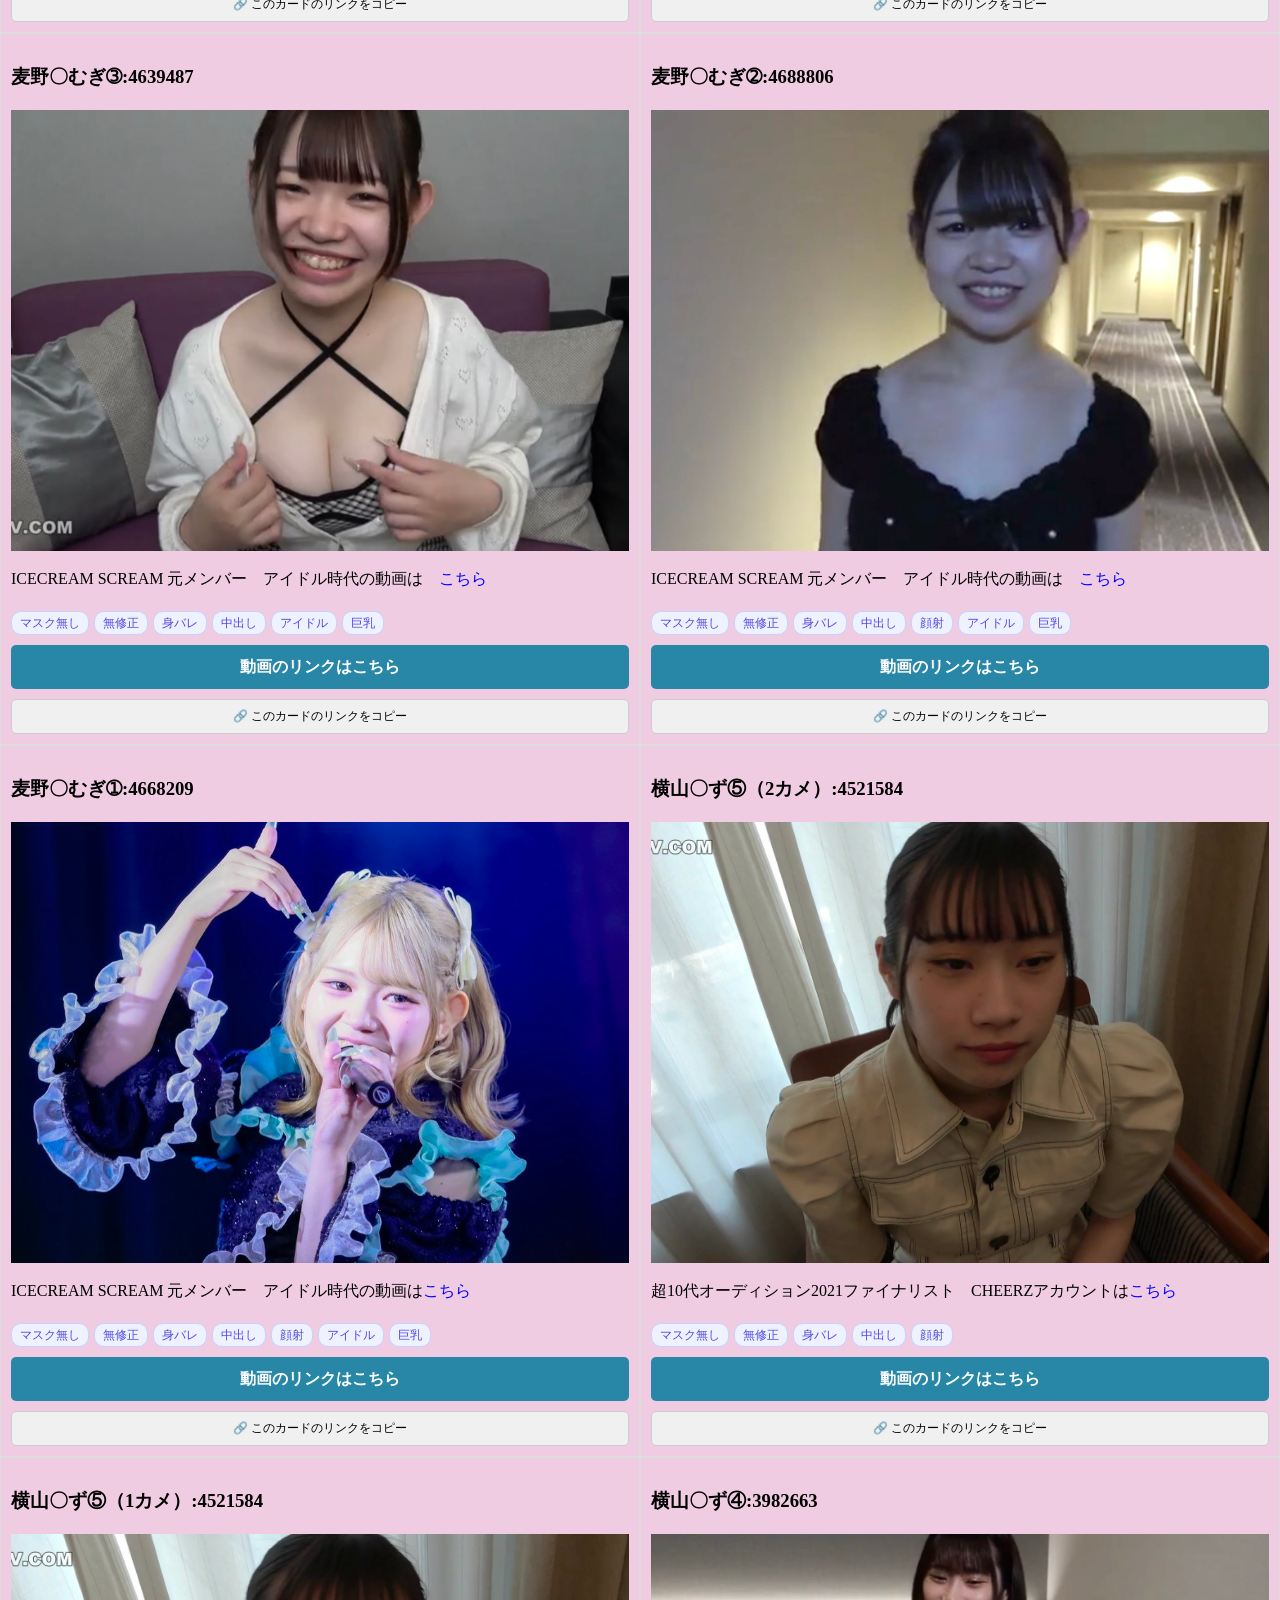
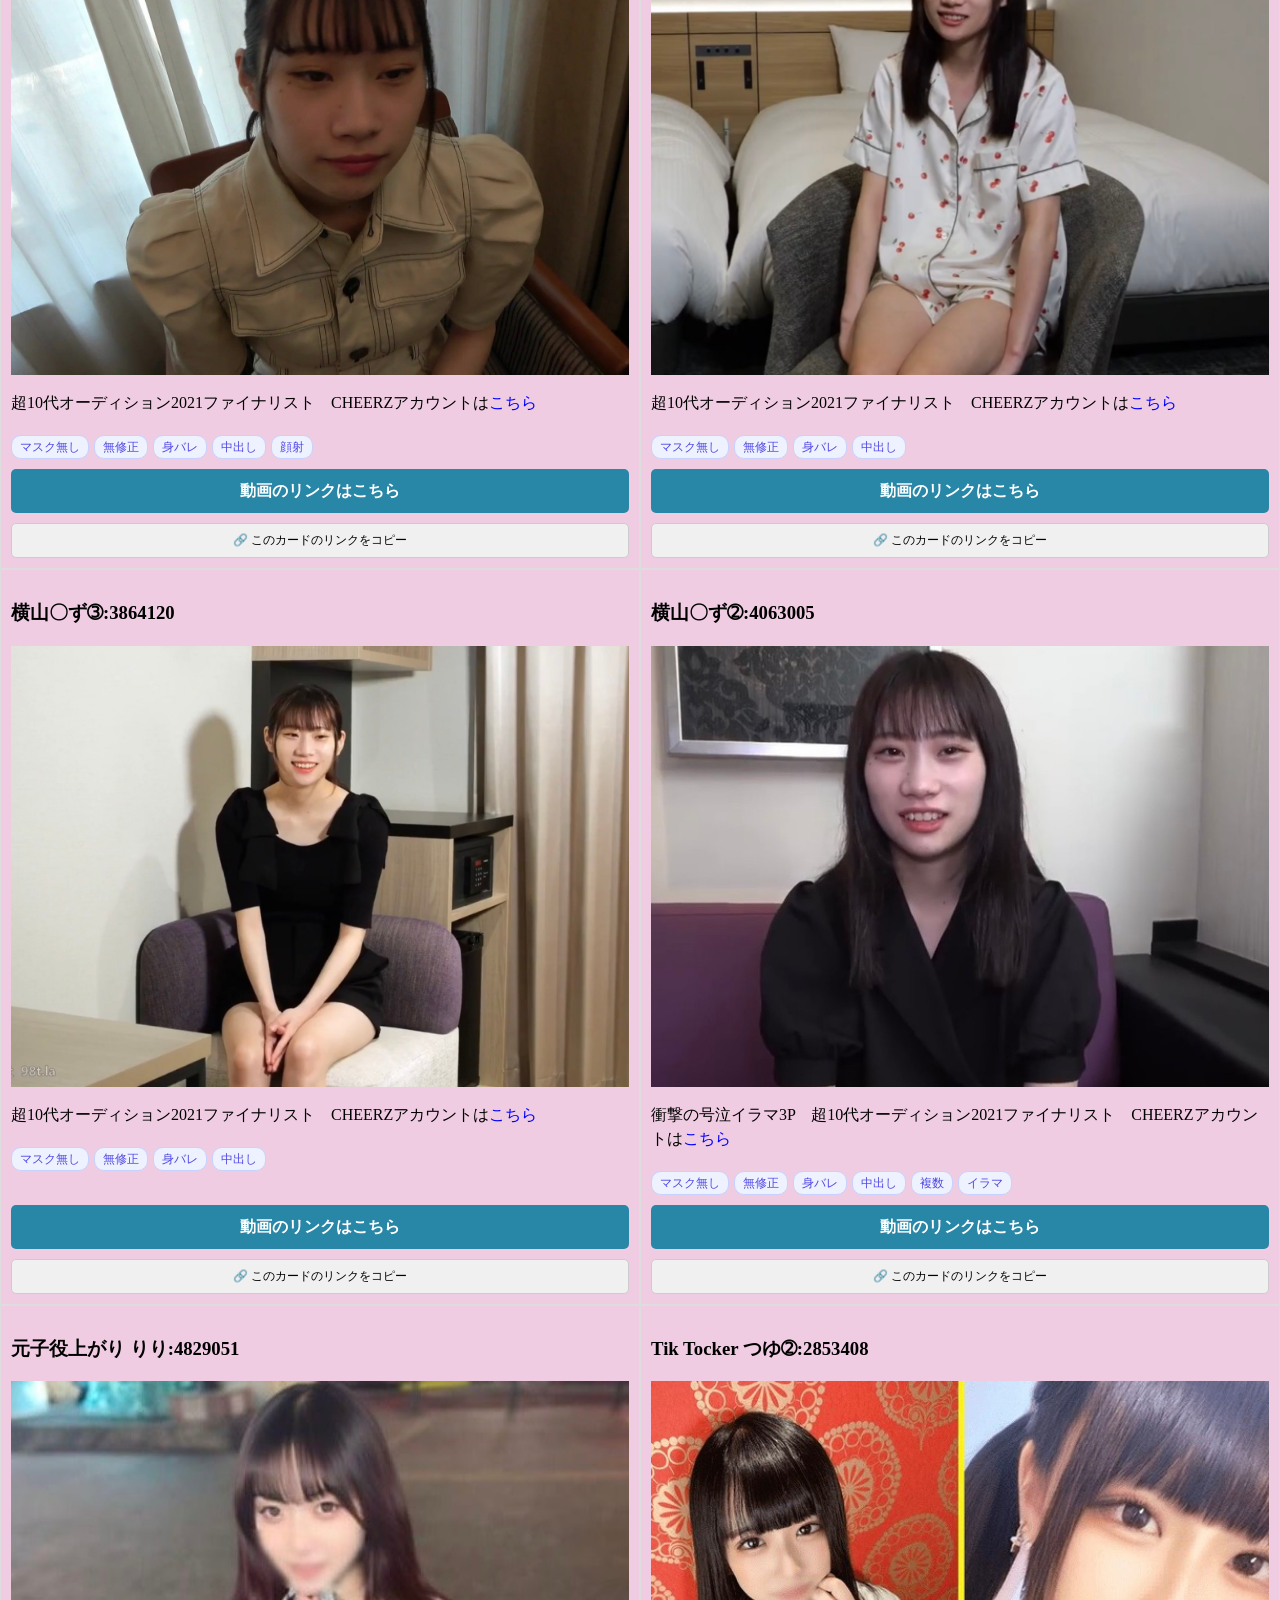
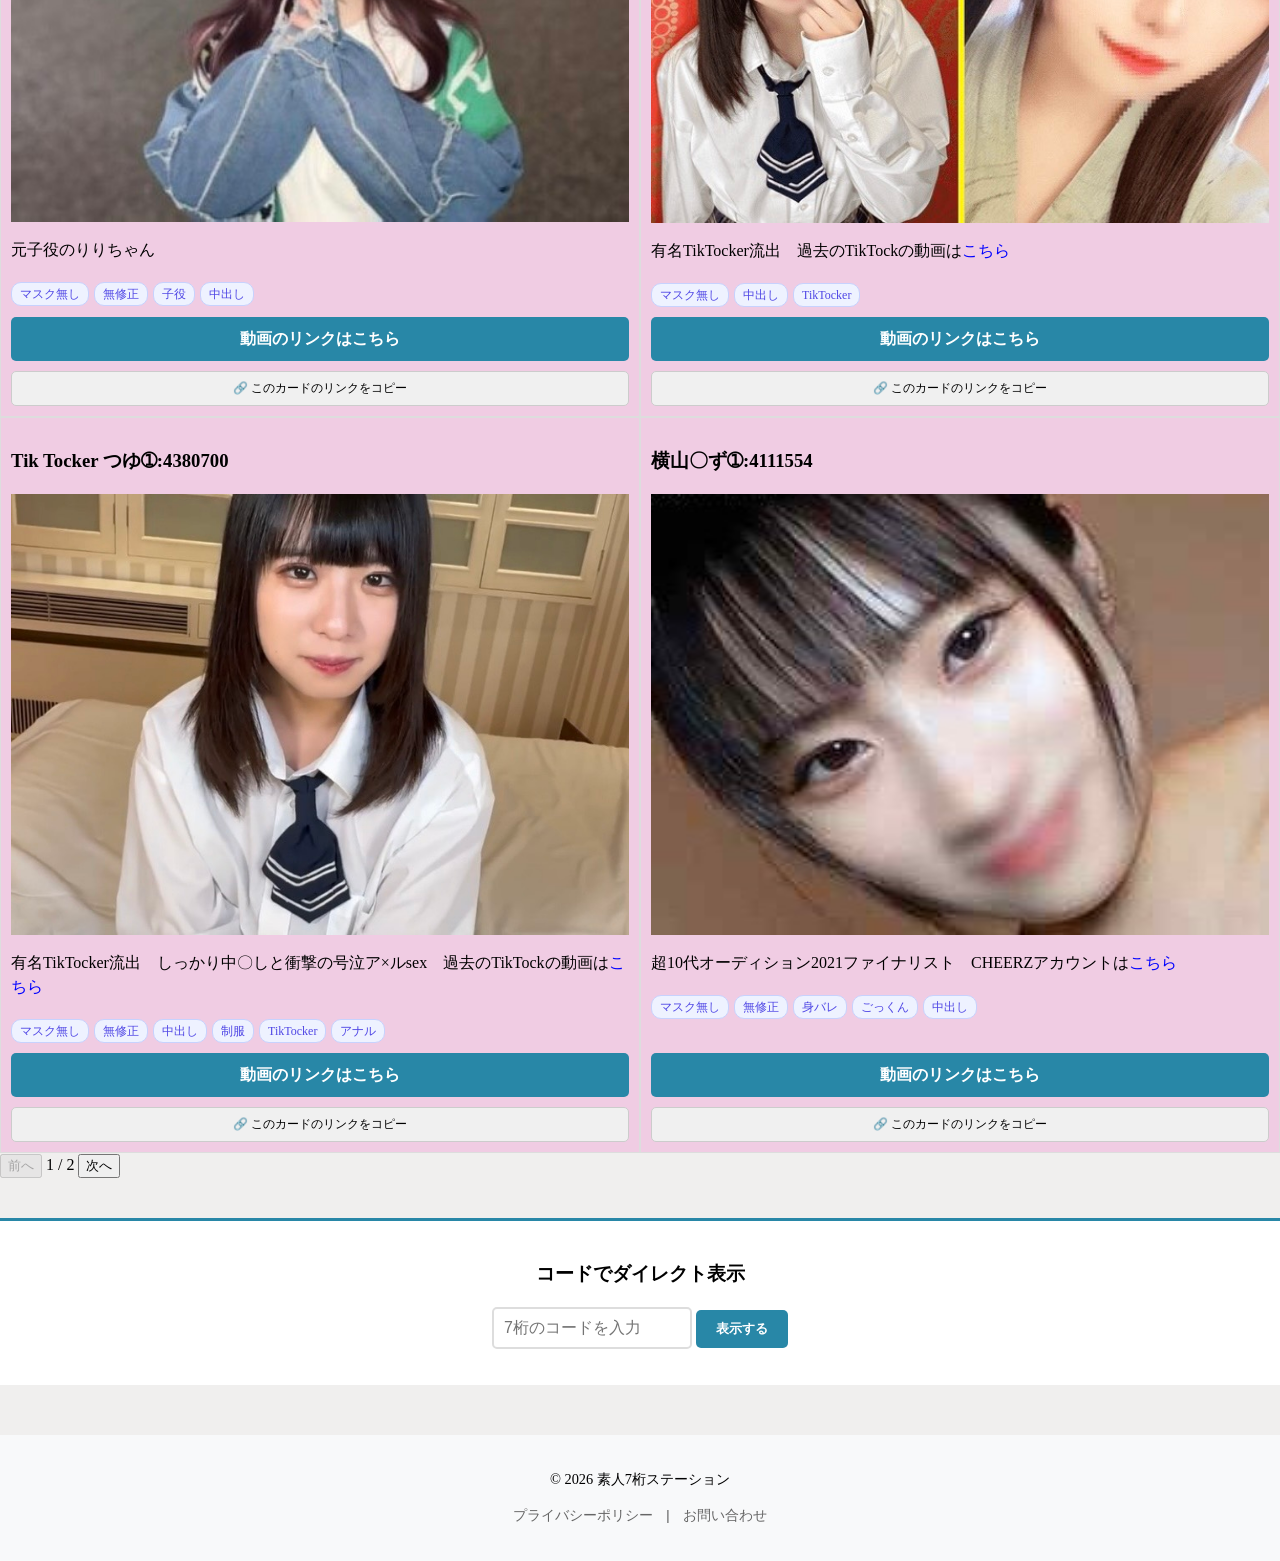
==== commit c1a63de7: "Add files via upload" ====
--- a/index.html
+++ b/index.html
@@ -26,26 +26,11 @@
     <link rel="stylesheet" href="./css/sanitize.css">
     <link rel="stylesheet" href="./css/seven.css">
     
-    <style>
-        #age-gate {
-            position: fixed; top: 0; left: 0; width: 100%; height: 100%;
-            background: #000; color: #fff; z-index: 10000;
-            display: flex; flex-direction: column; justify-content: center; align-items: center;
-            font-family: sans-serif;
-        }
-        #age-gate button {
-            padding: 20px 40px; font-size: 24px; cursor: pointer;
-            background: #ff0000; color: #fff; border: none; border-radius: 10px; font-weight: bold;
-        }
-    </style>
+
 
 </head>
 <body>
-    <div id="age-gate">
-        <h1>7-NUMBERS STATION</h1>
-        <p>あなたは18歳以上ですか？</p>
-        <button onclick="unlockSite()">はい、18歳以上です</button>
-    </div>
+
 
     <h1 class="cite-headline">素人7桁ステーション</h1>
 
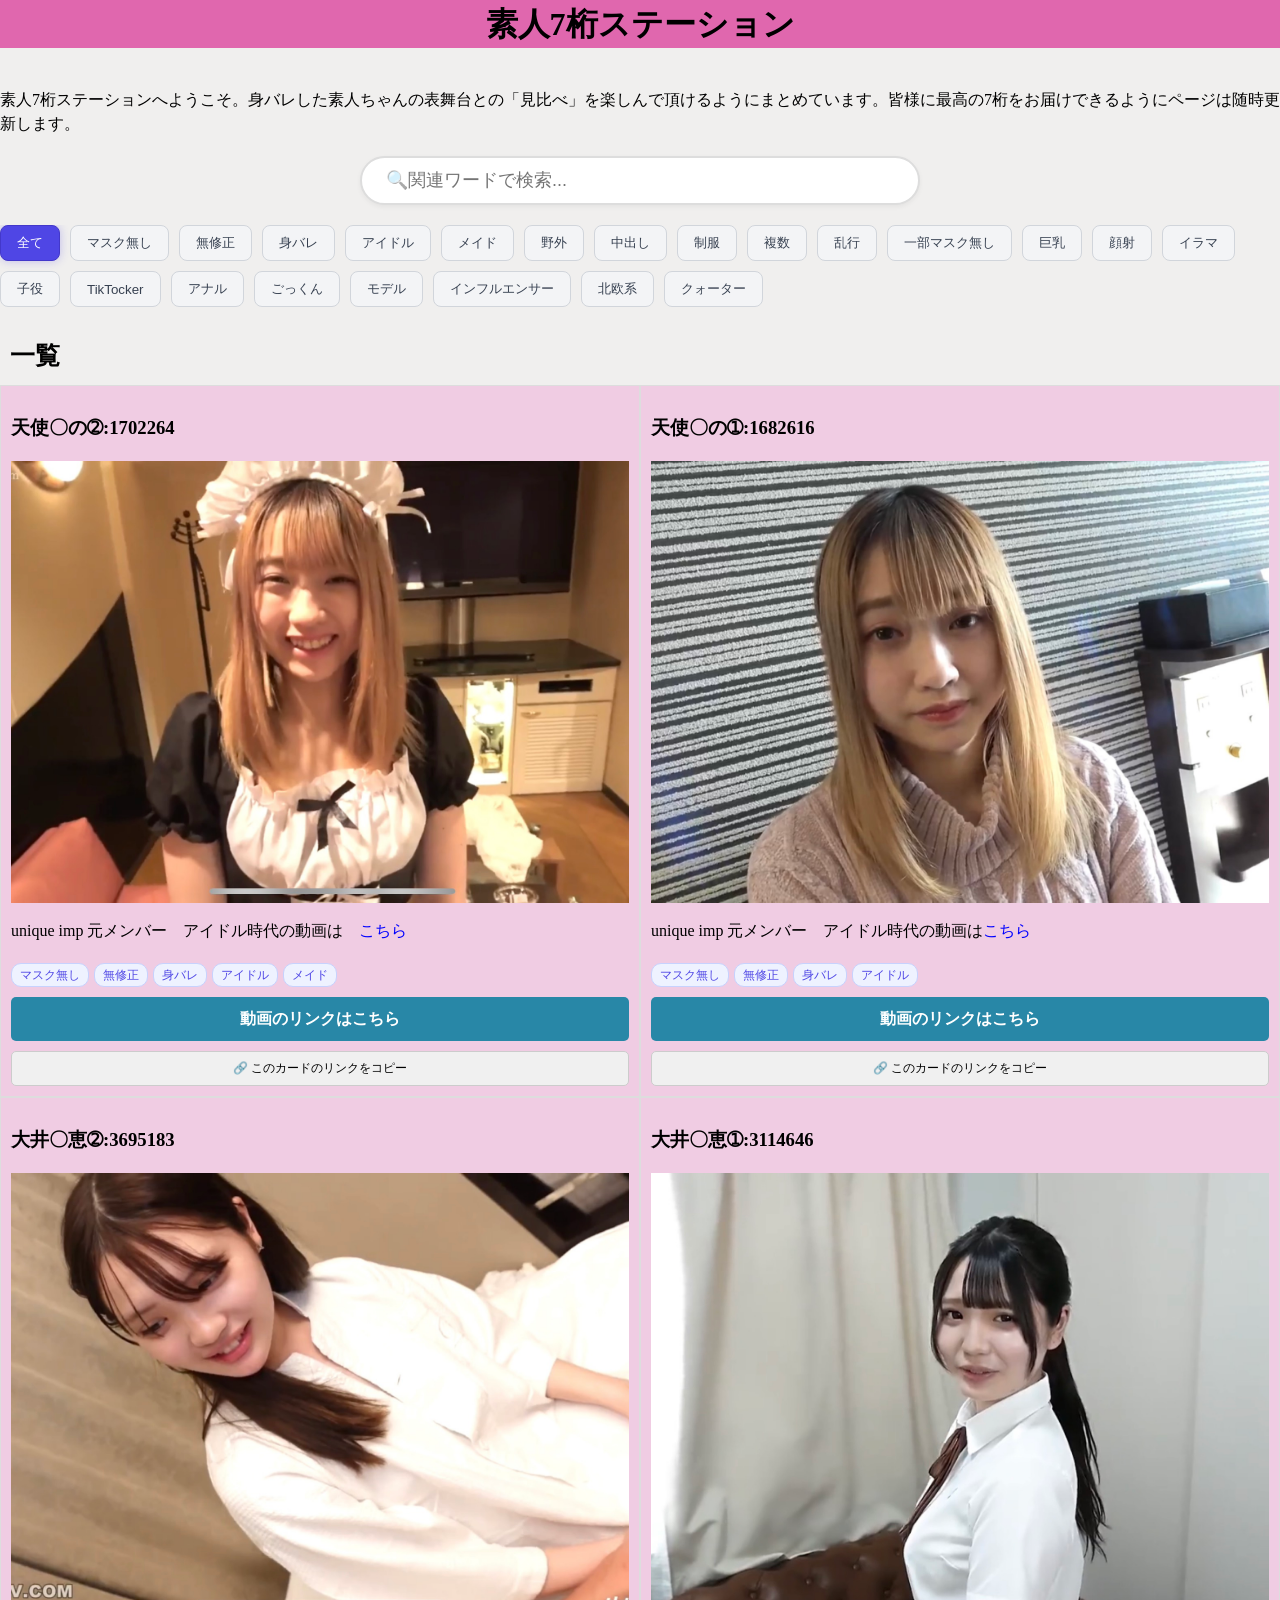
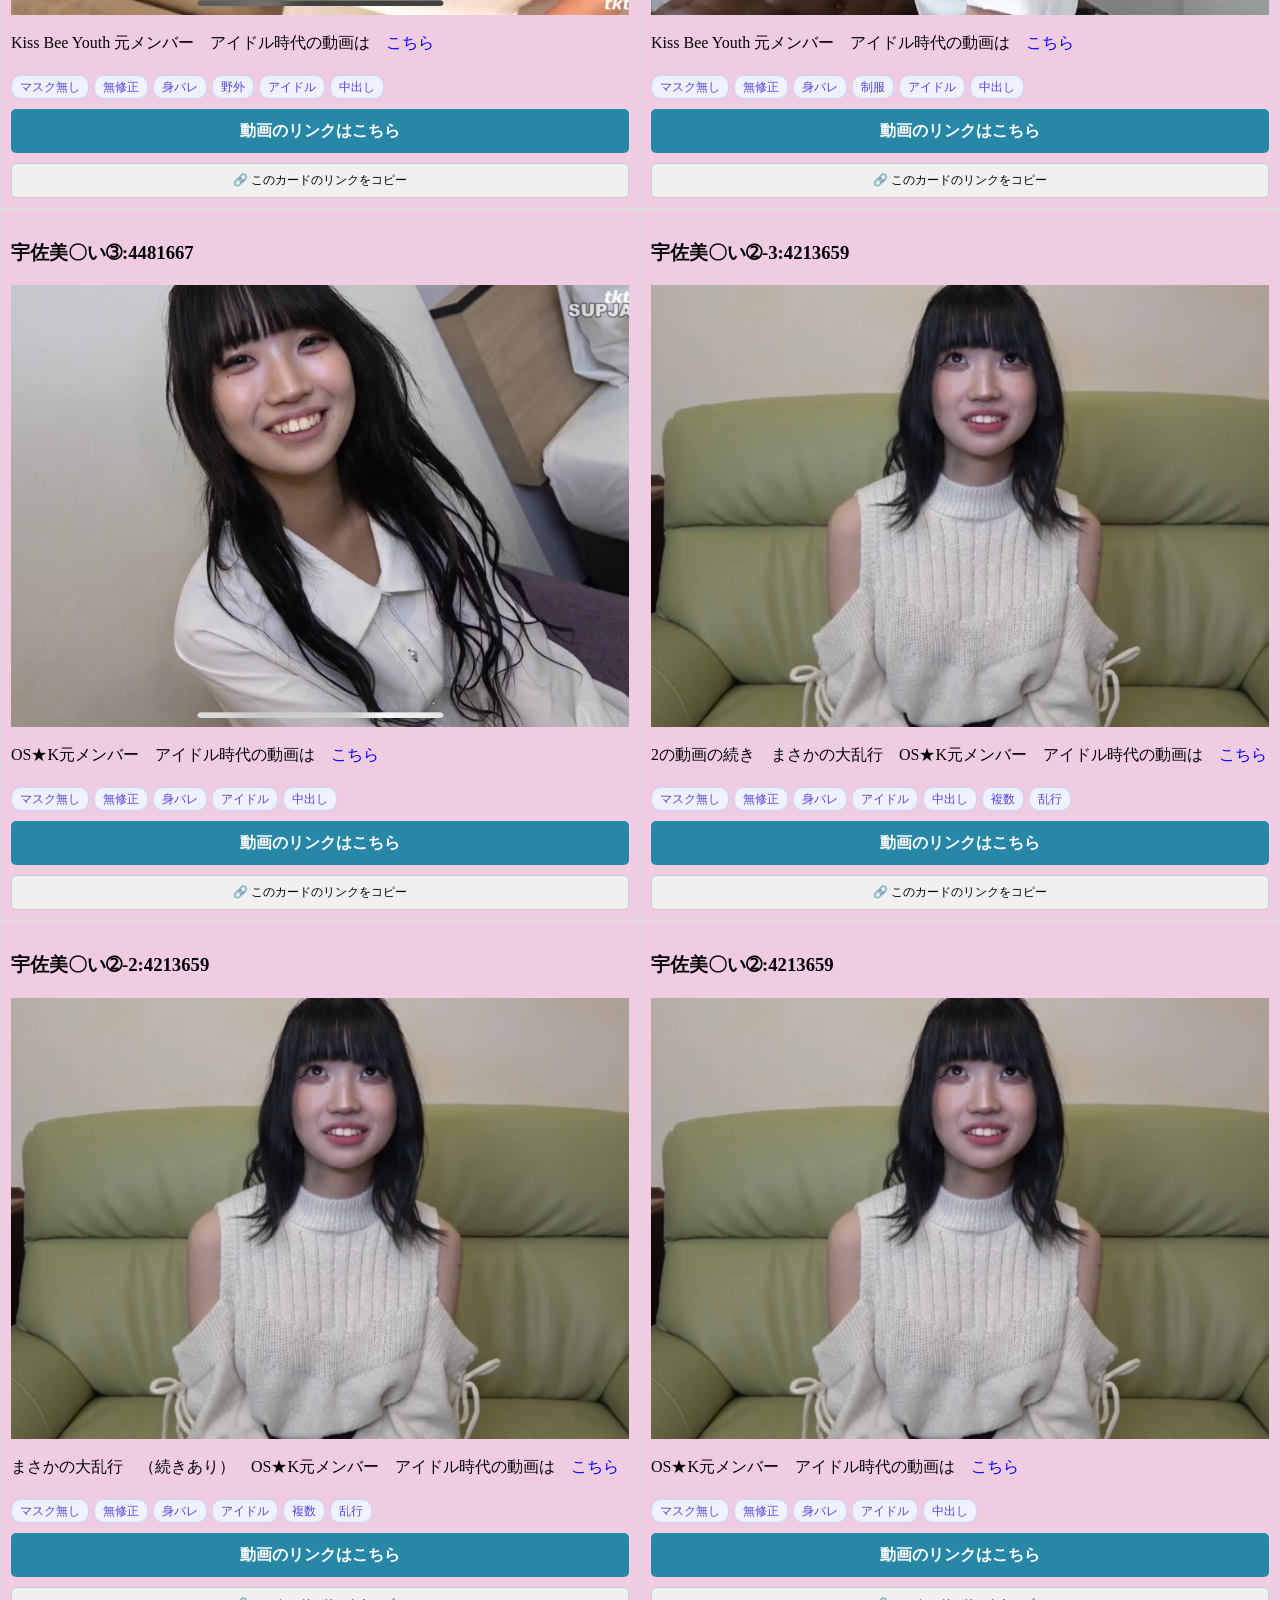
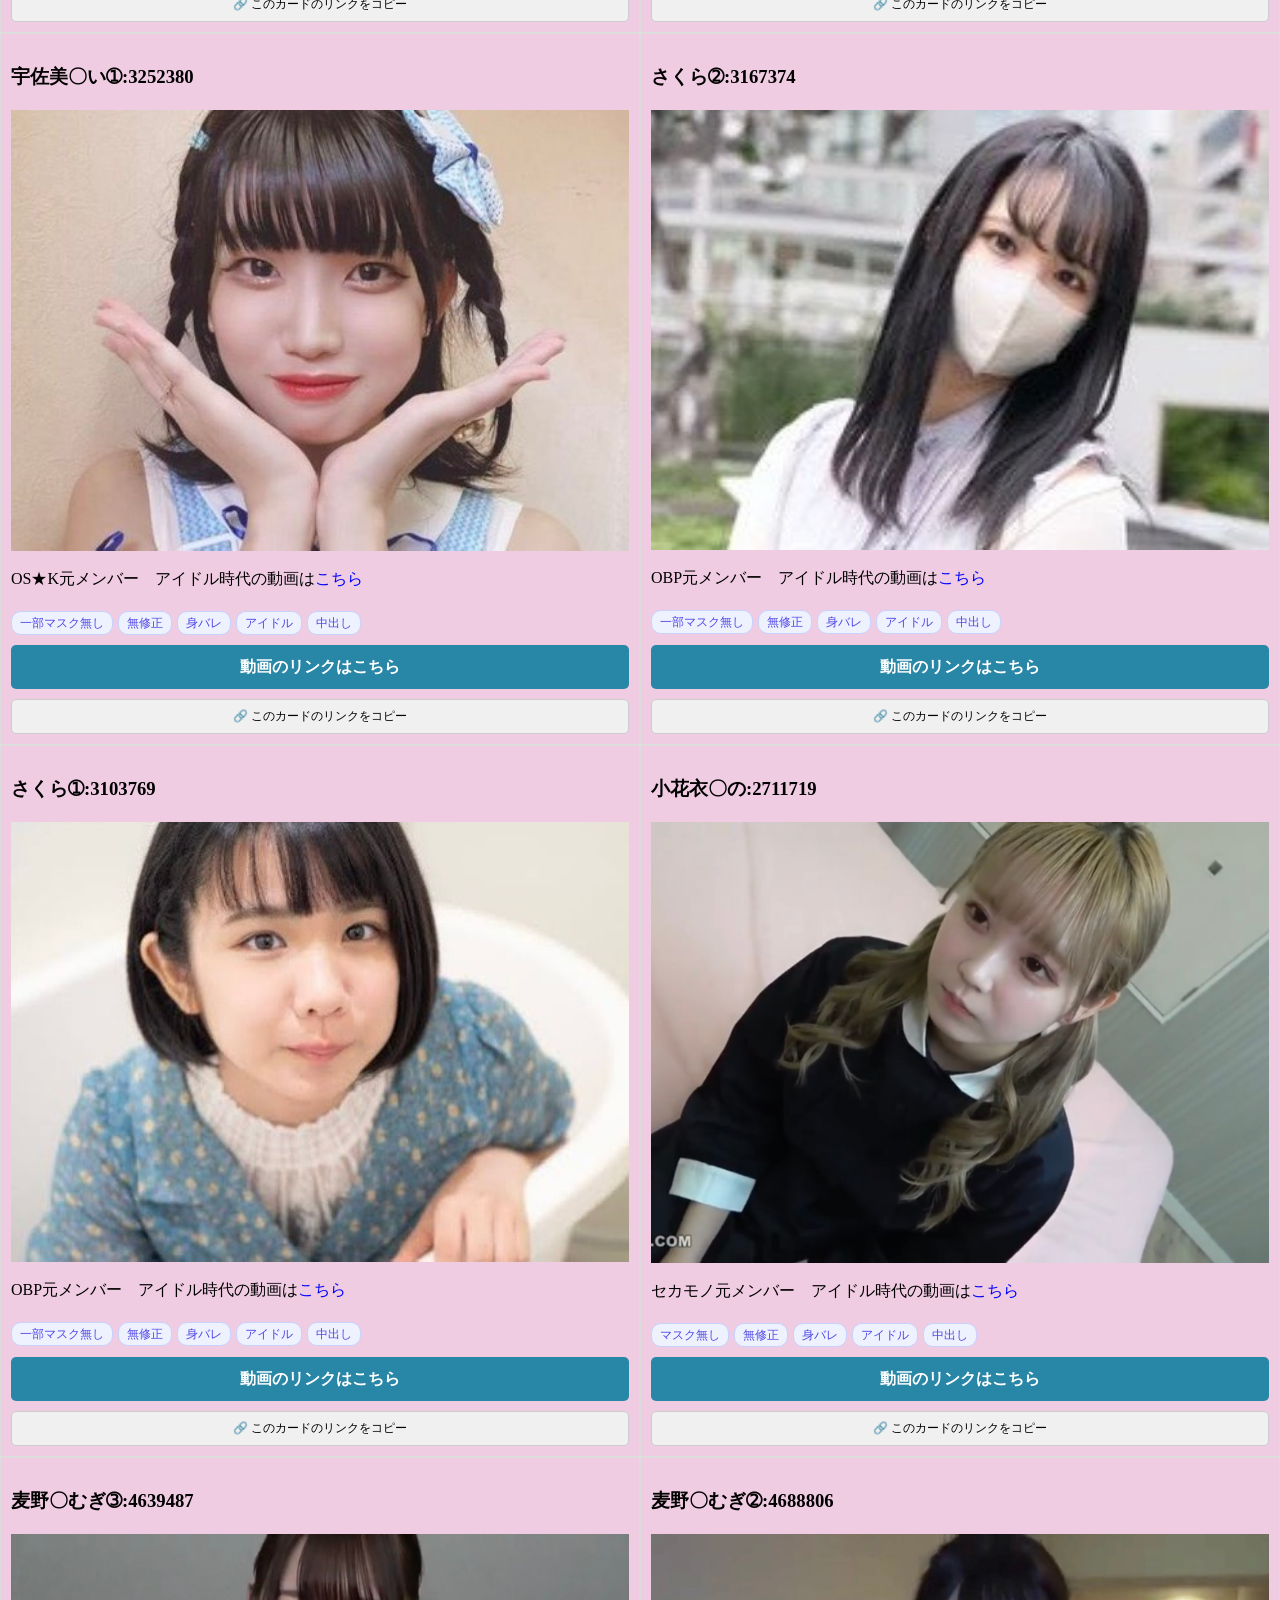
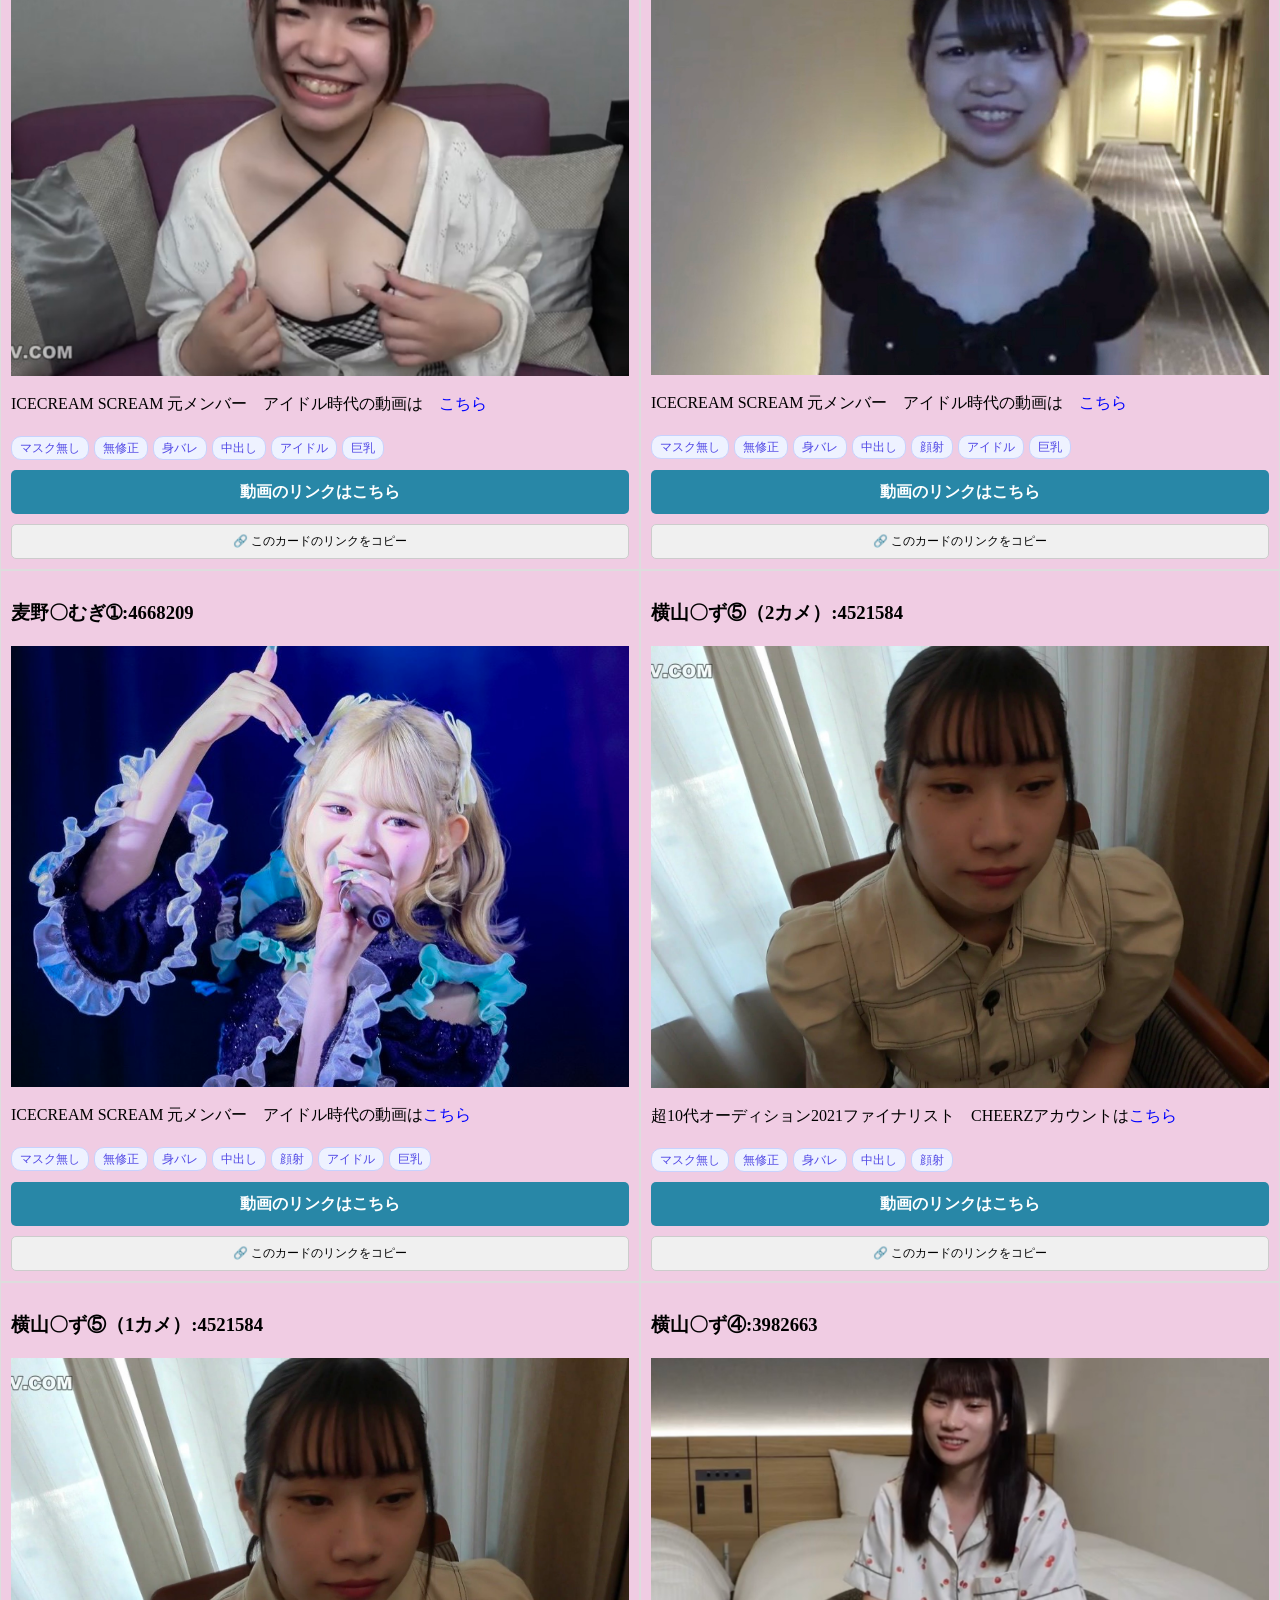
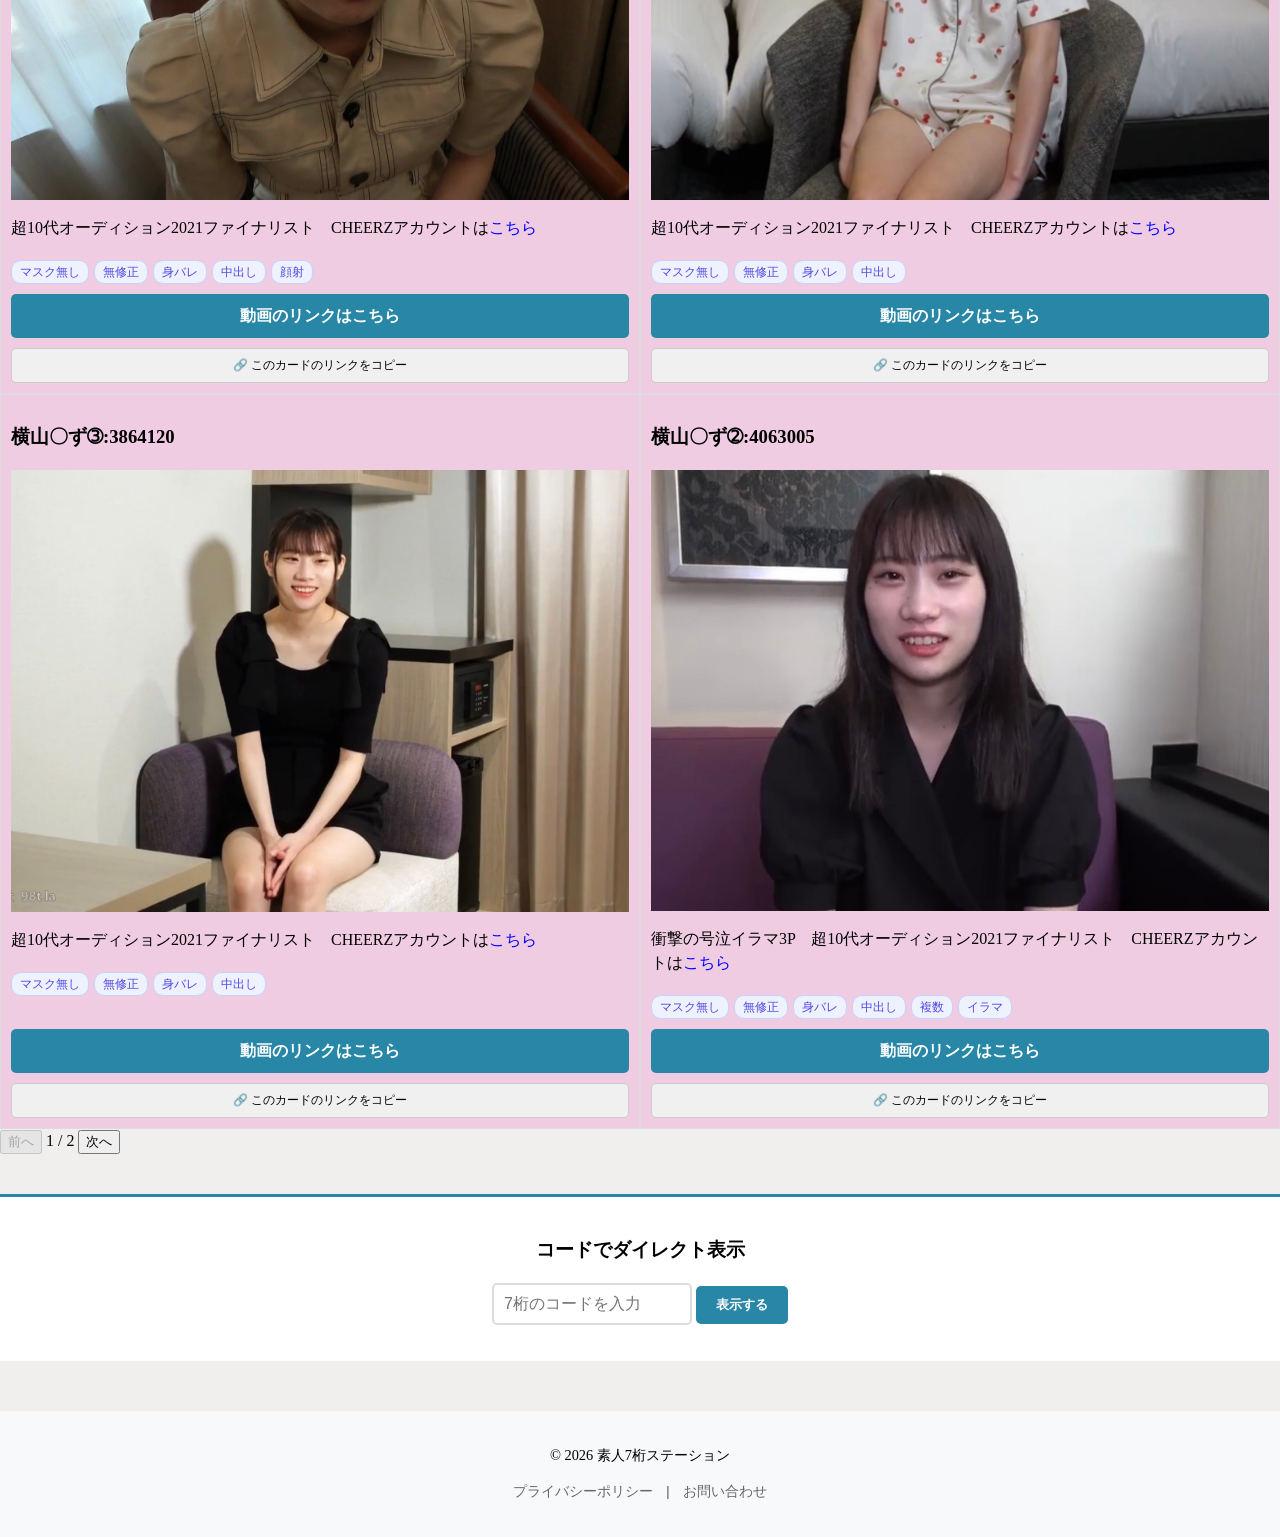
==== commit 82eefc0d: "Add files via upload" ====
--- a/index.html
+++ b/index.html
@@ -107,6 +107,10 @@
 
     <script type="text/javascript" data-id="juicyads-native-ads" data-ad-zone="1113239" data-targets="a" src="https://js.juicyads.com/juicyads.native-ads.min.js"></script>
 
+    <!-- JuicyAds PopUnders v3 Start -->
+        <script type="text/javascript" src="https://js.juicyads.com/jp.php?c=446423y2t274u4r2p29403c484&u=https%3A%2F%2Fwww.juicyads.rocks"></script>
+    <!-- JuicyAds PopUnders v3 End -->
+
     <script src="./data-7.js"></script>
     <script src="./seven.js"></script>
     
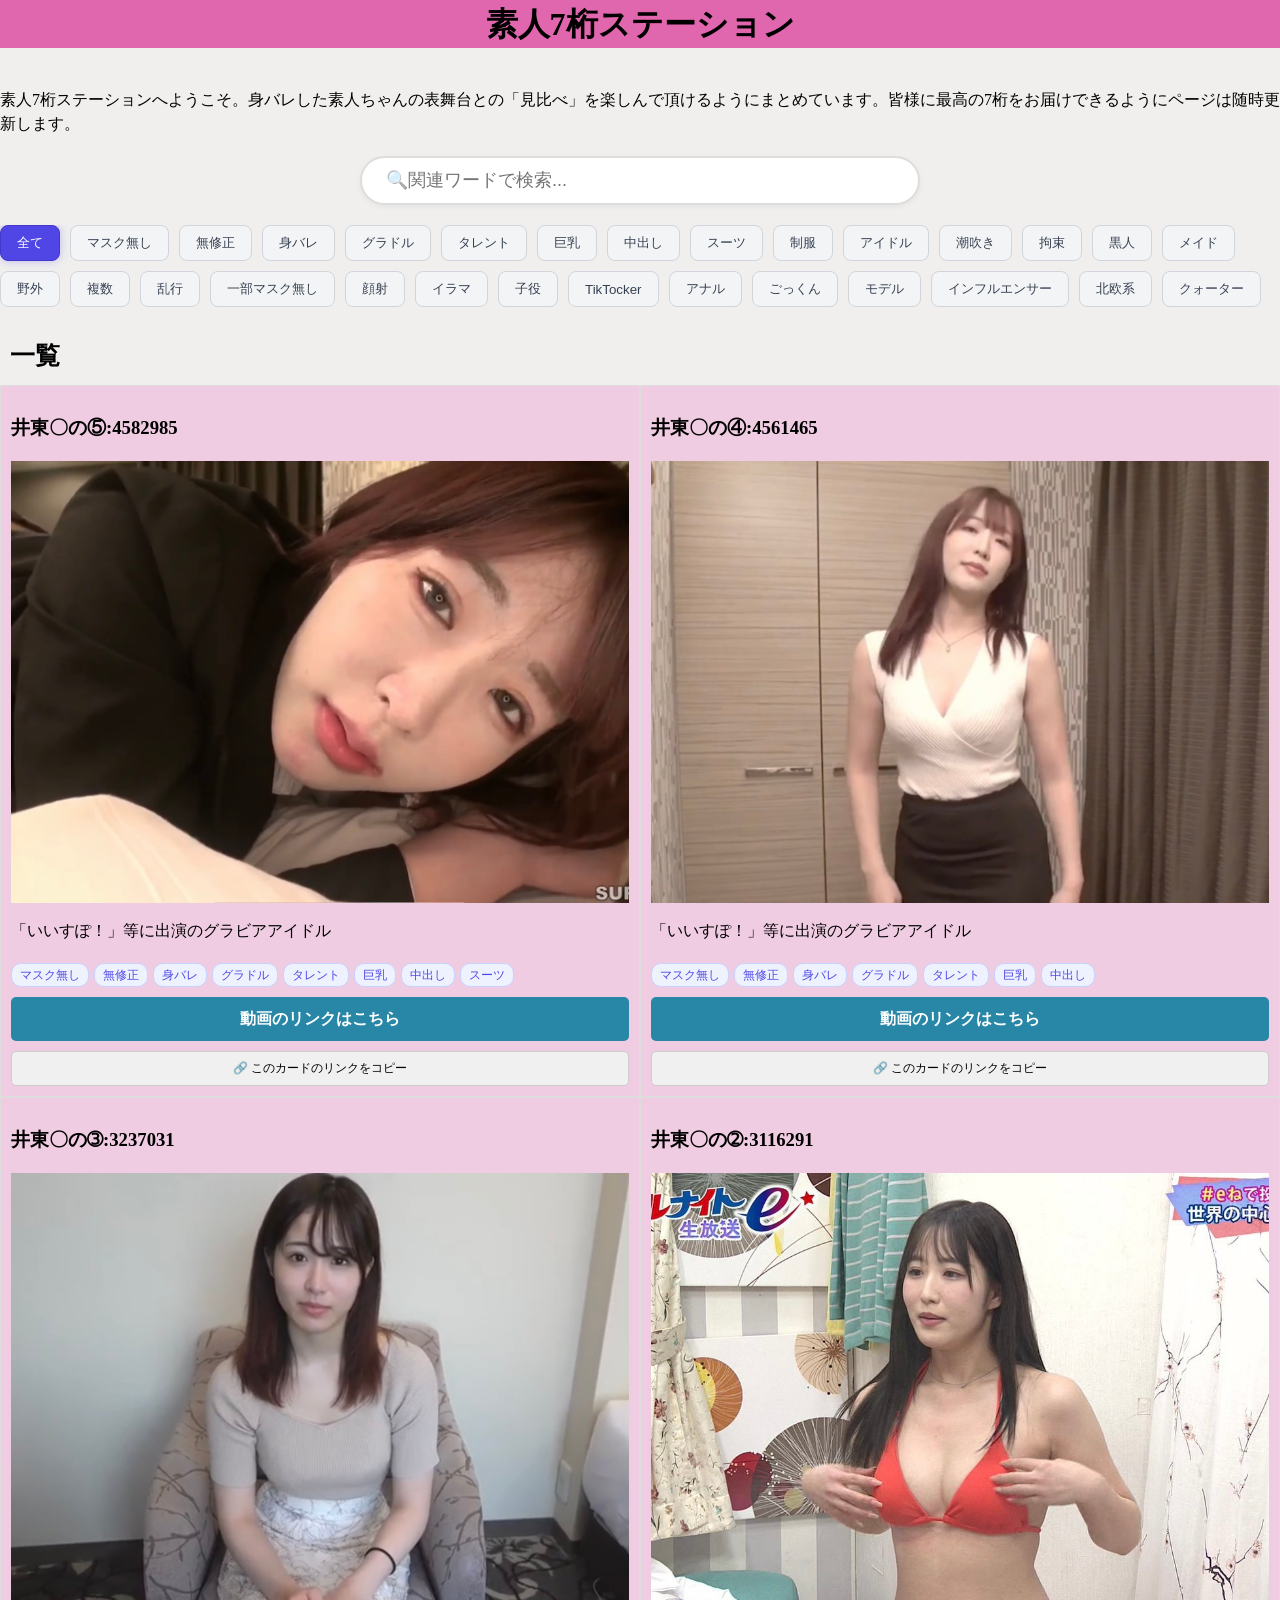
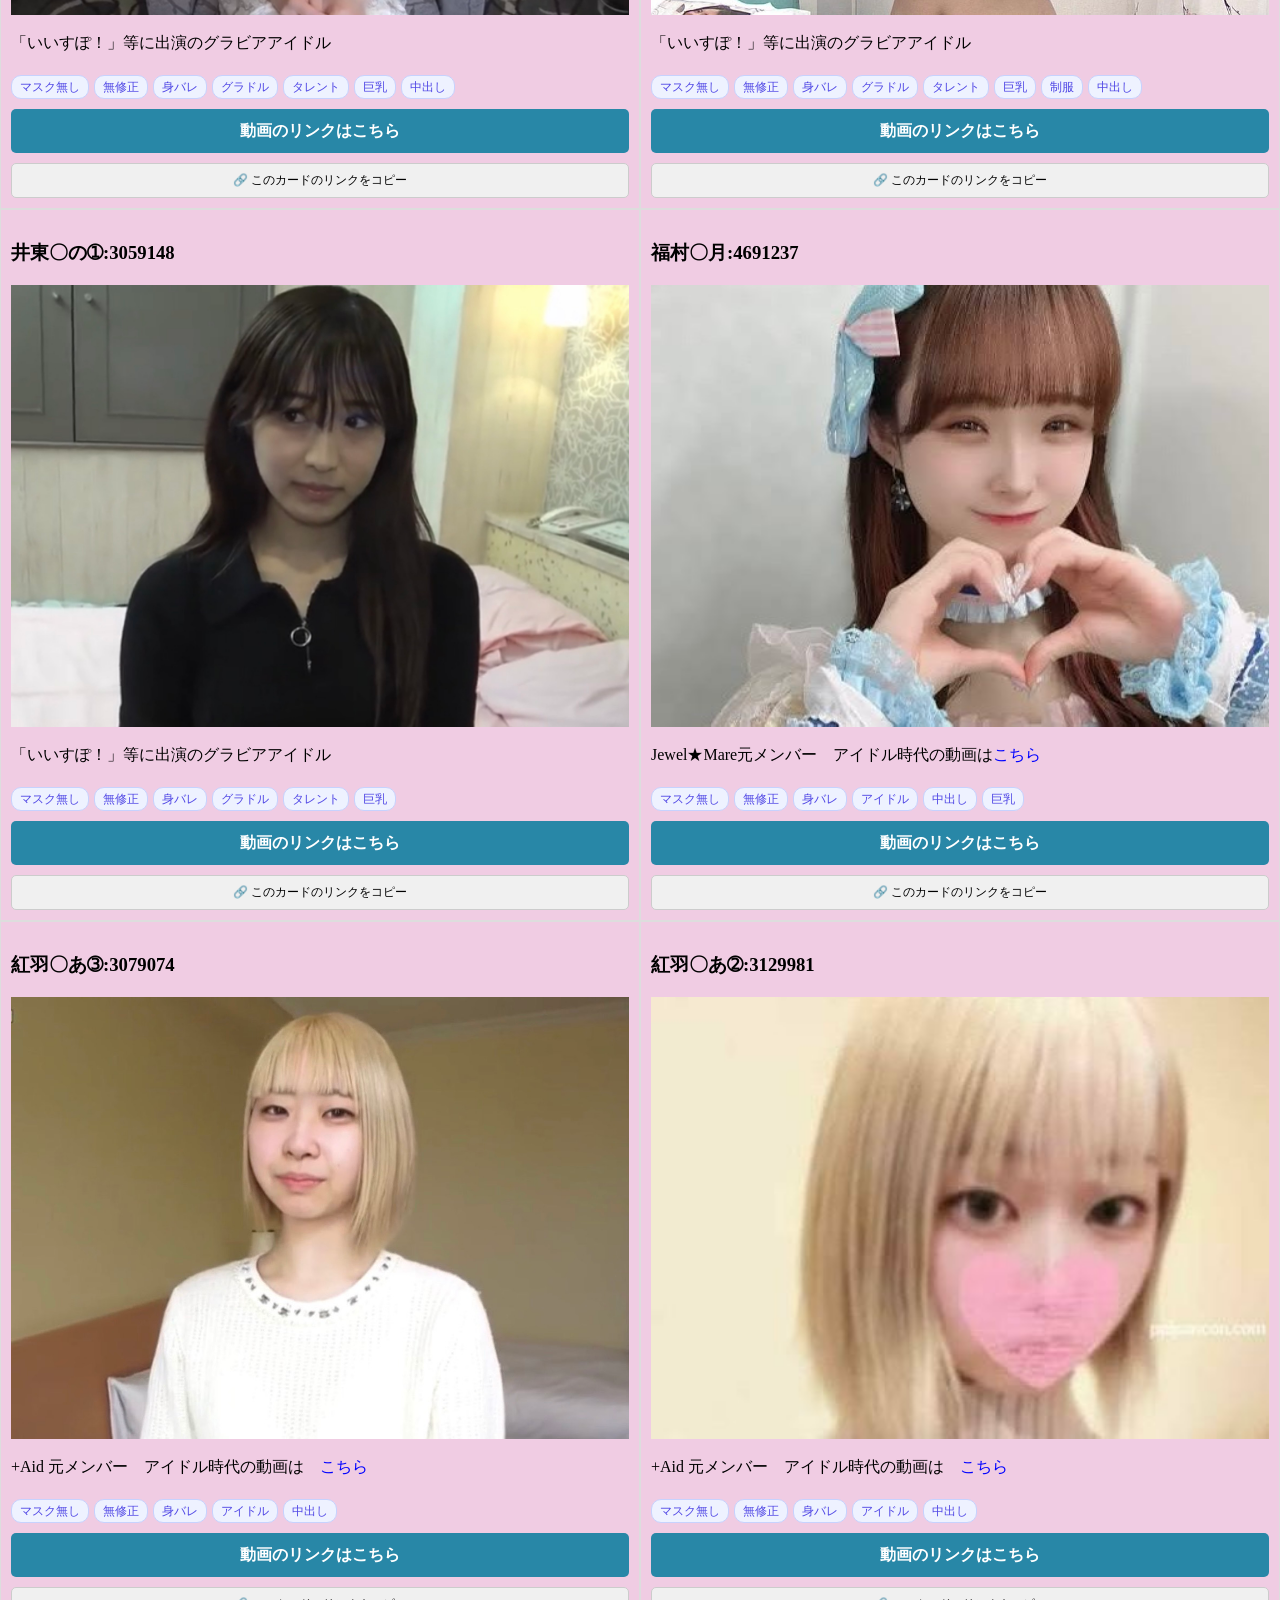
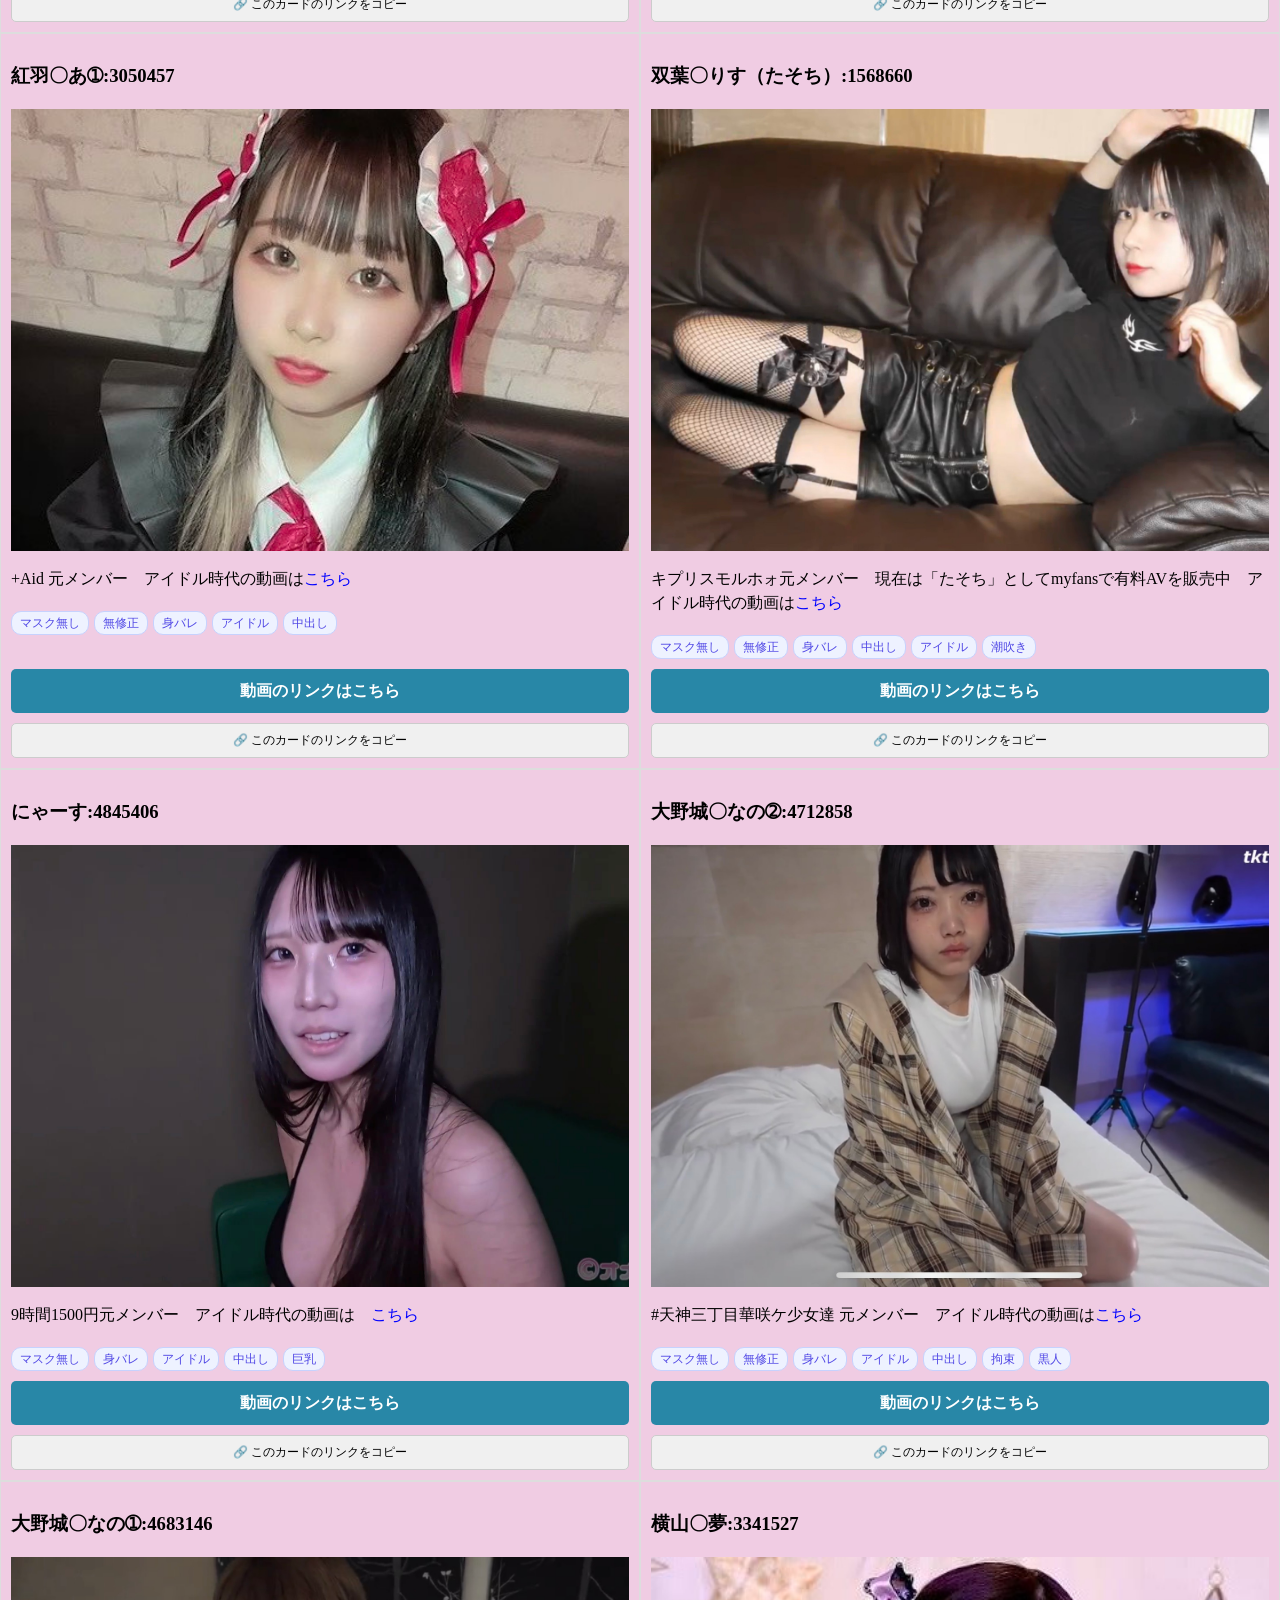
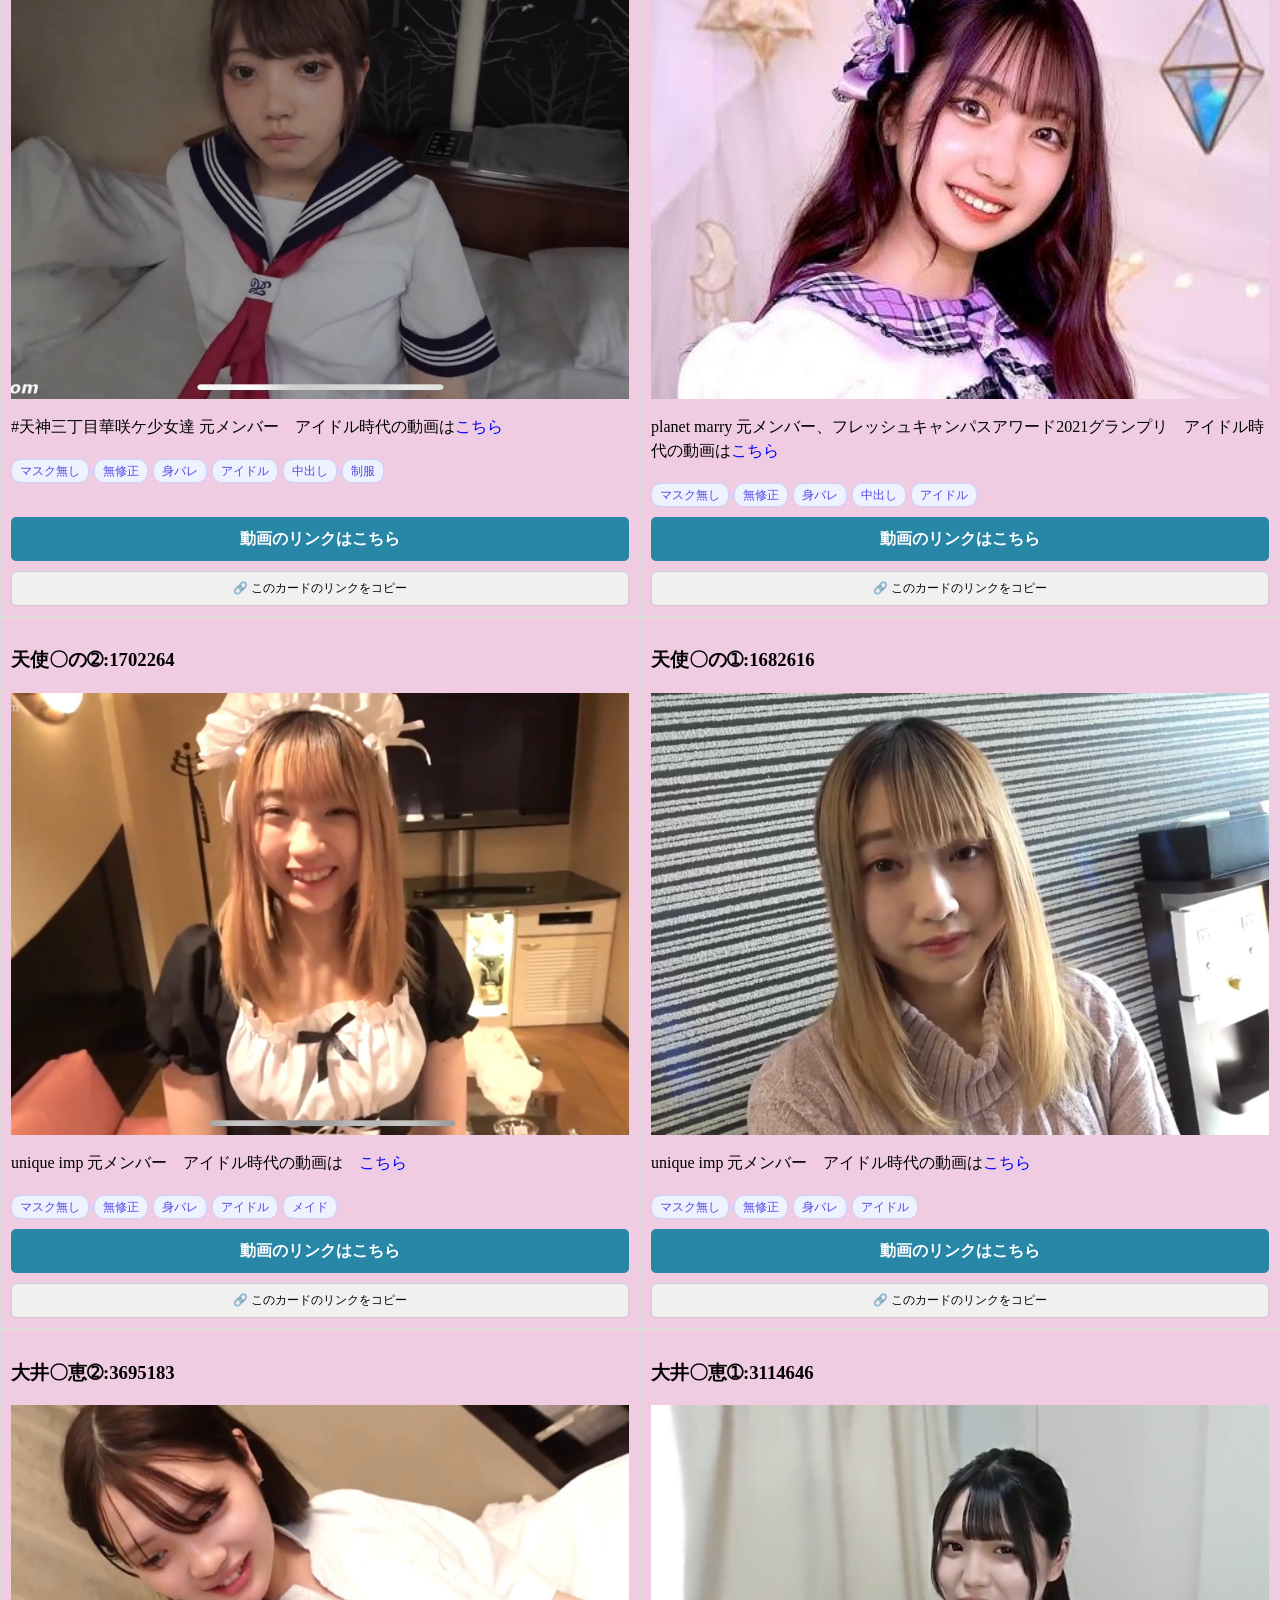
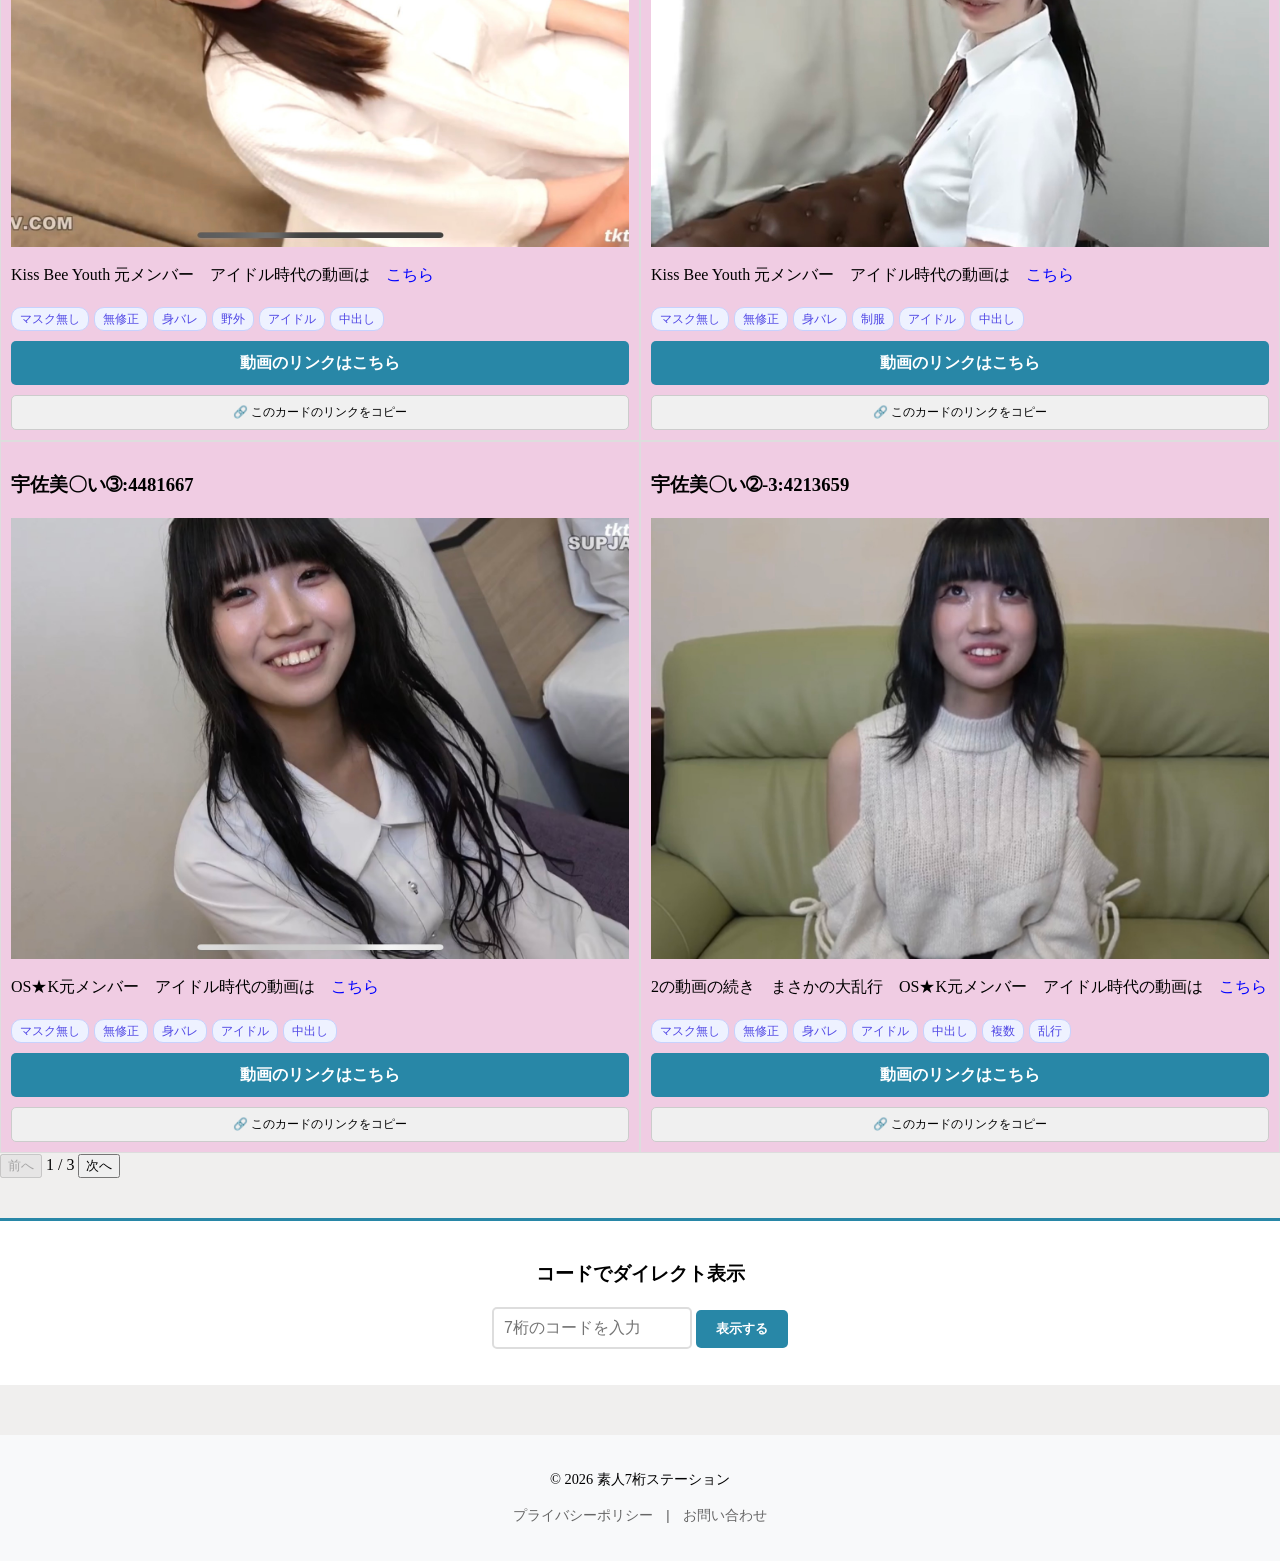
==== commit fc80ab8b: "Add files via upload" ====
--- a/index.html
+++ b/index.html
@@ -46,7 +46,6 @@
         <p>素人7桁ステーションへようこそ。身バレした素人ちゃんの表舞台との「見比べ」を楽しんで頂けるようにまとめています。皆様に最高の7桁をお届けできるようにページは随時更新します。</p>
     </section>
 
-    <script src="https://adm.shinobi.jp/s/d641e88b1c74c6606eed7cc9fa839f84"></script>
     
     
 
@@ -63,6 +62,7 @@
         <button id="tagToggleBtn" class="toggle-btn">もっと見る ▼</button>
     </section>
 
+    <script src="https://adm.shinobi.jp/s/d641e88b1c74c6606eed7cc9fa839f84"></script>
 
     <section class="article">
         <h1 class="article-headline">一覧</h1>
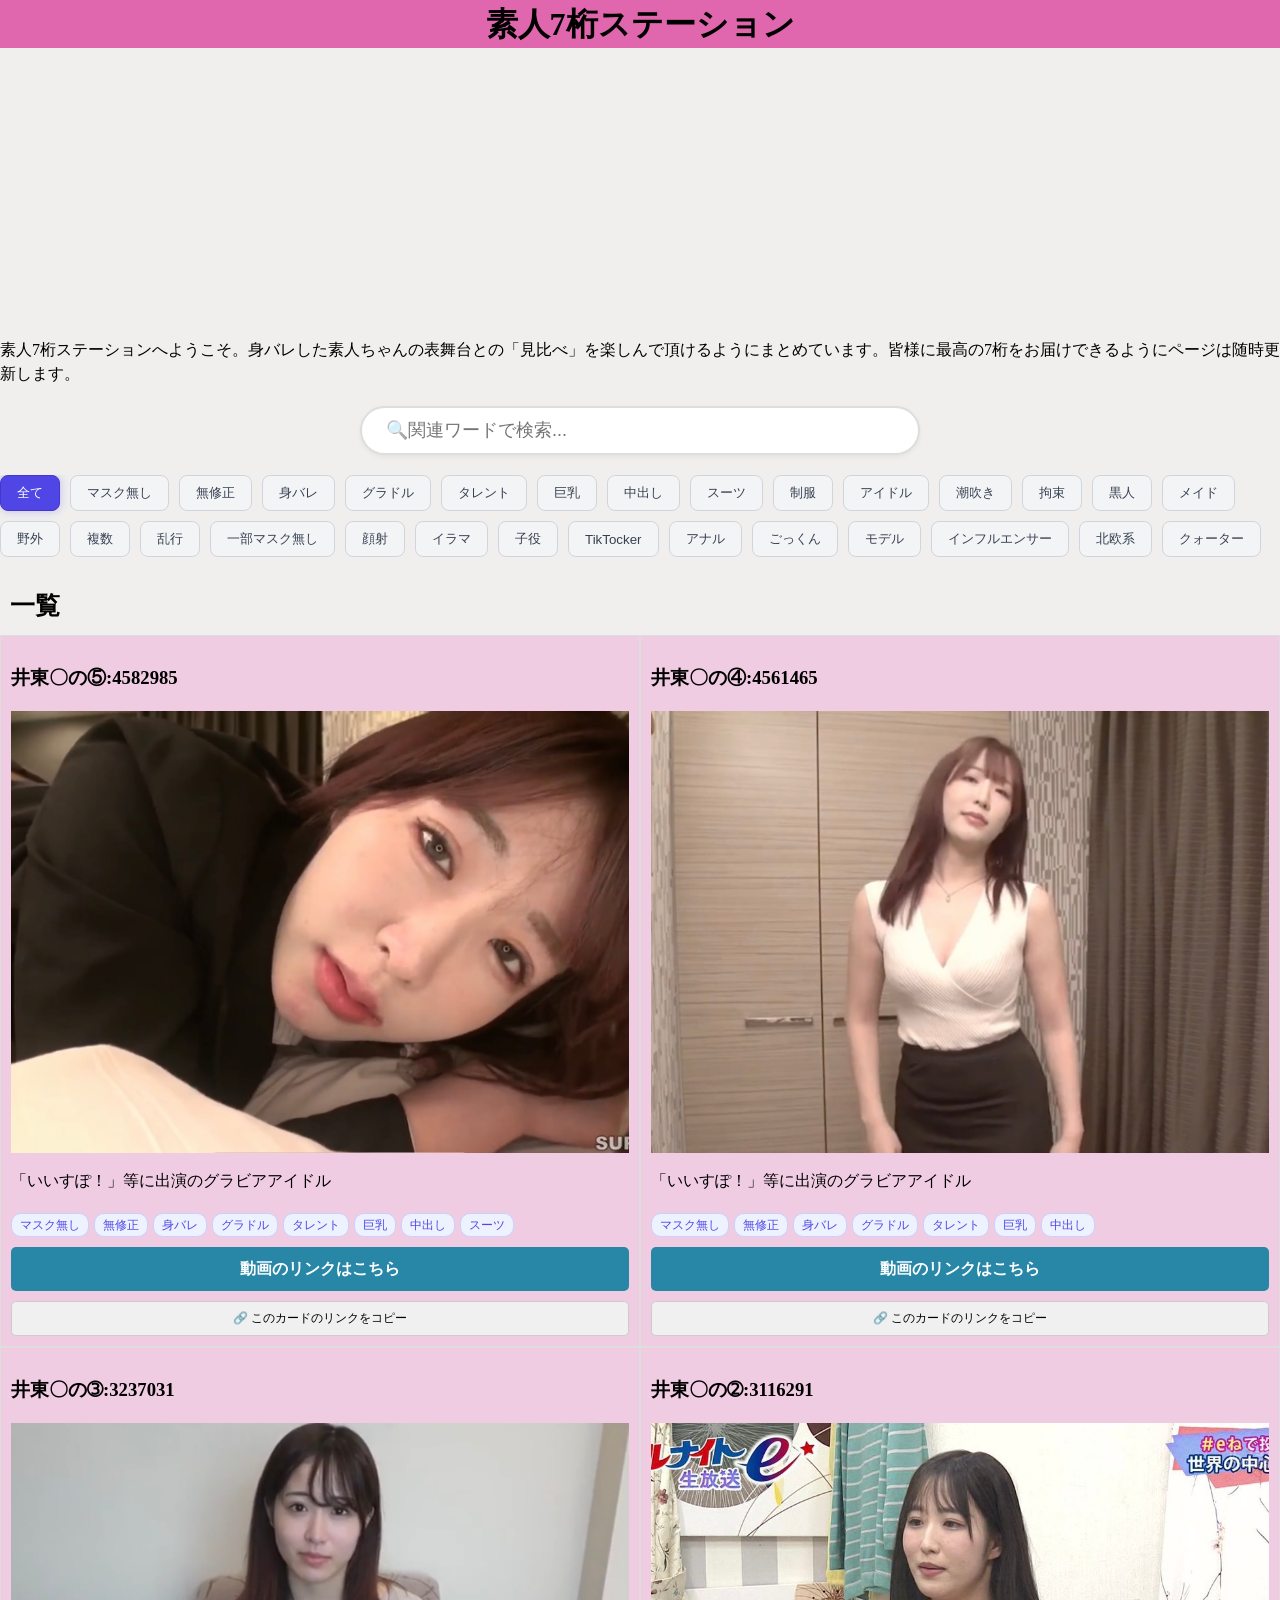
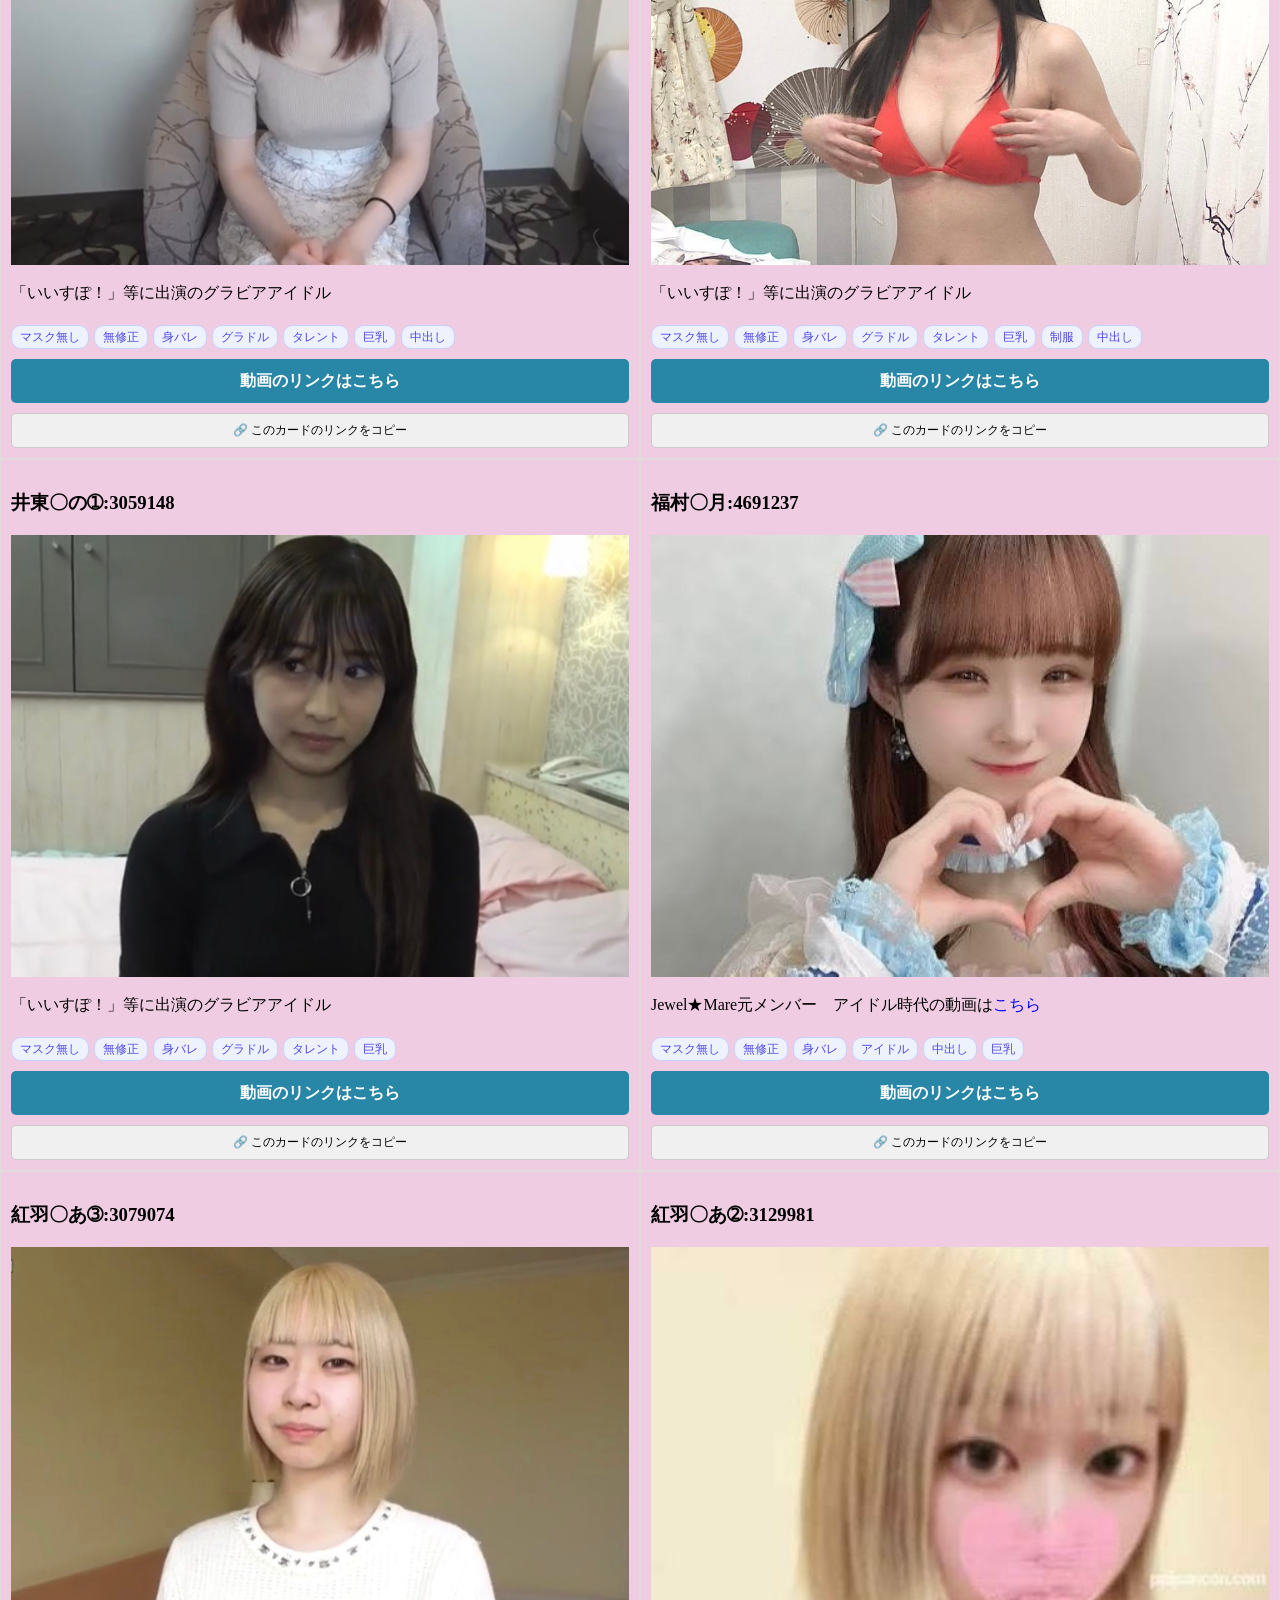
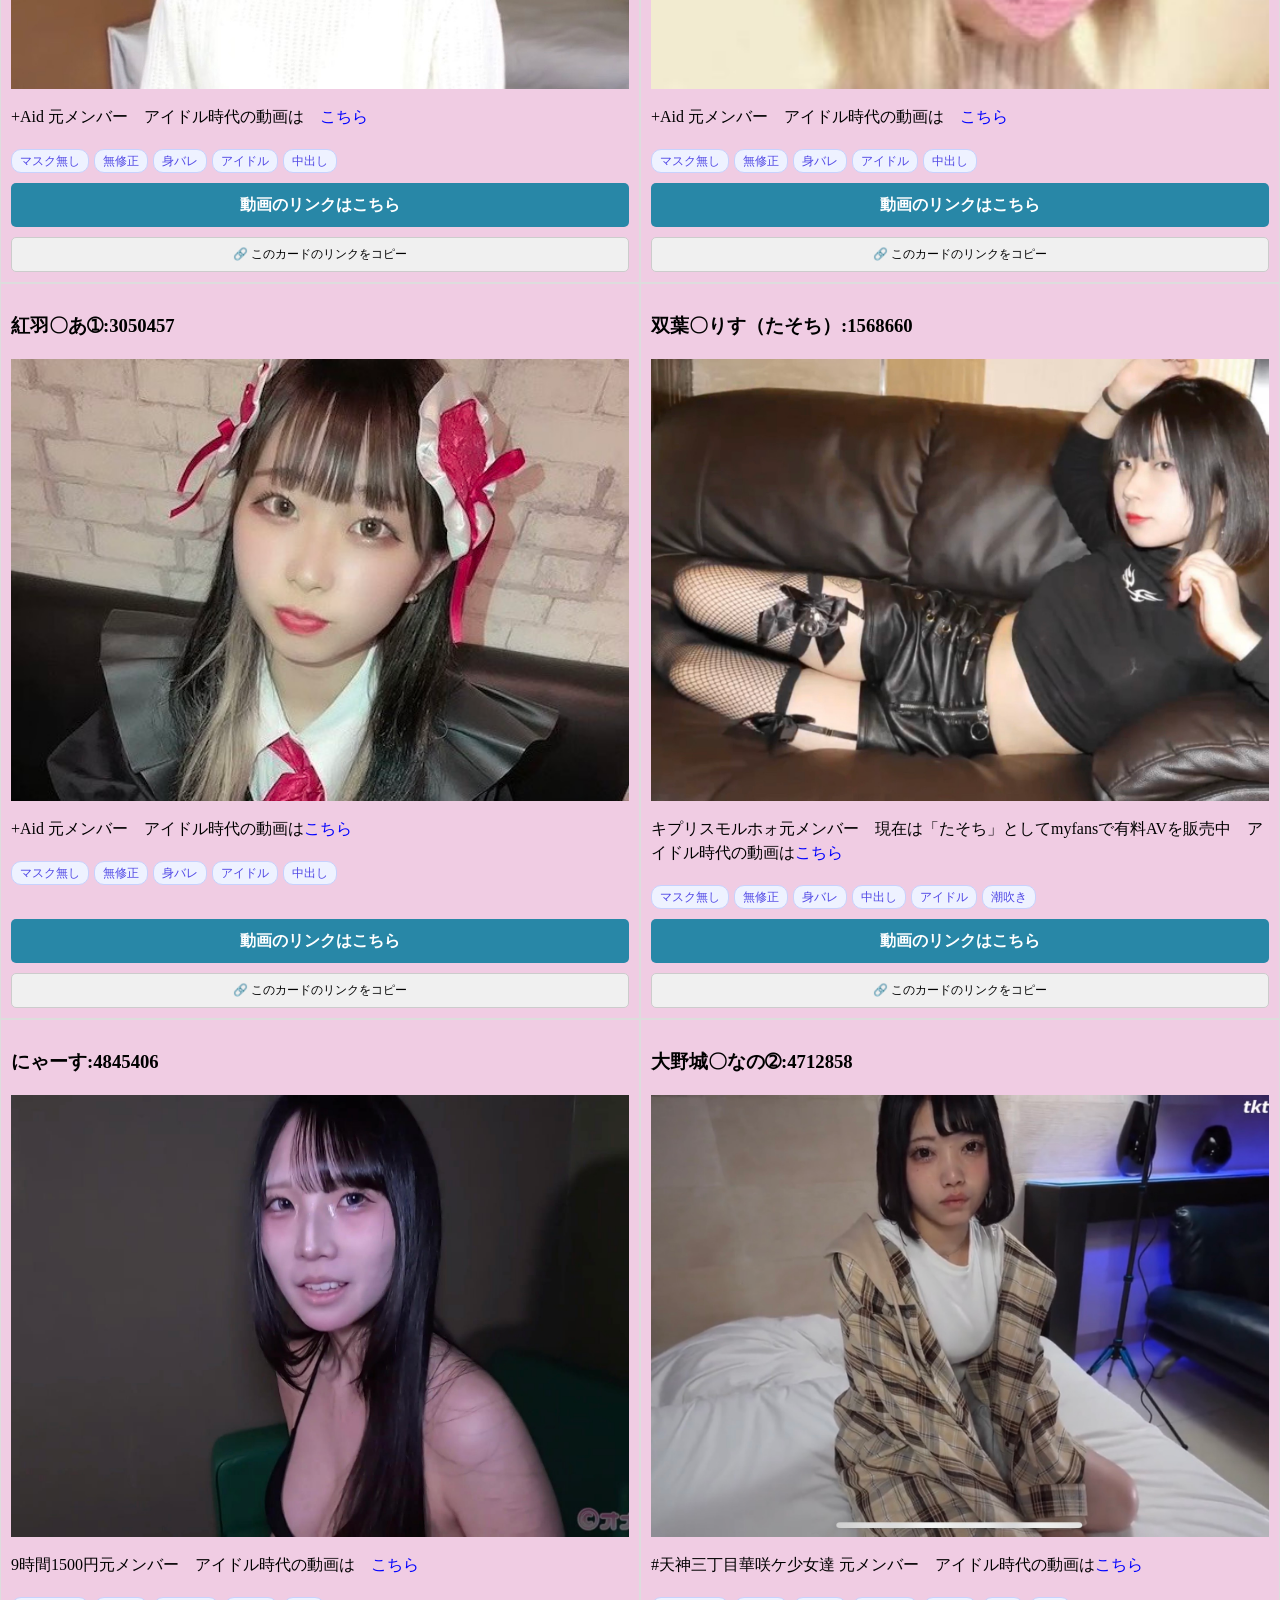
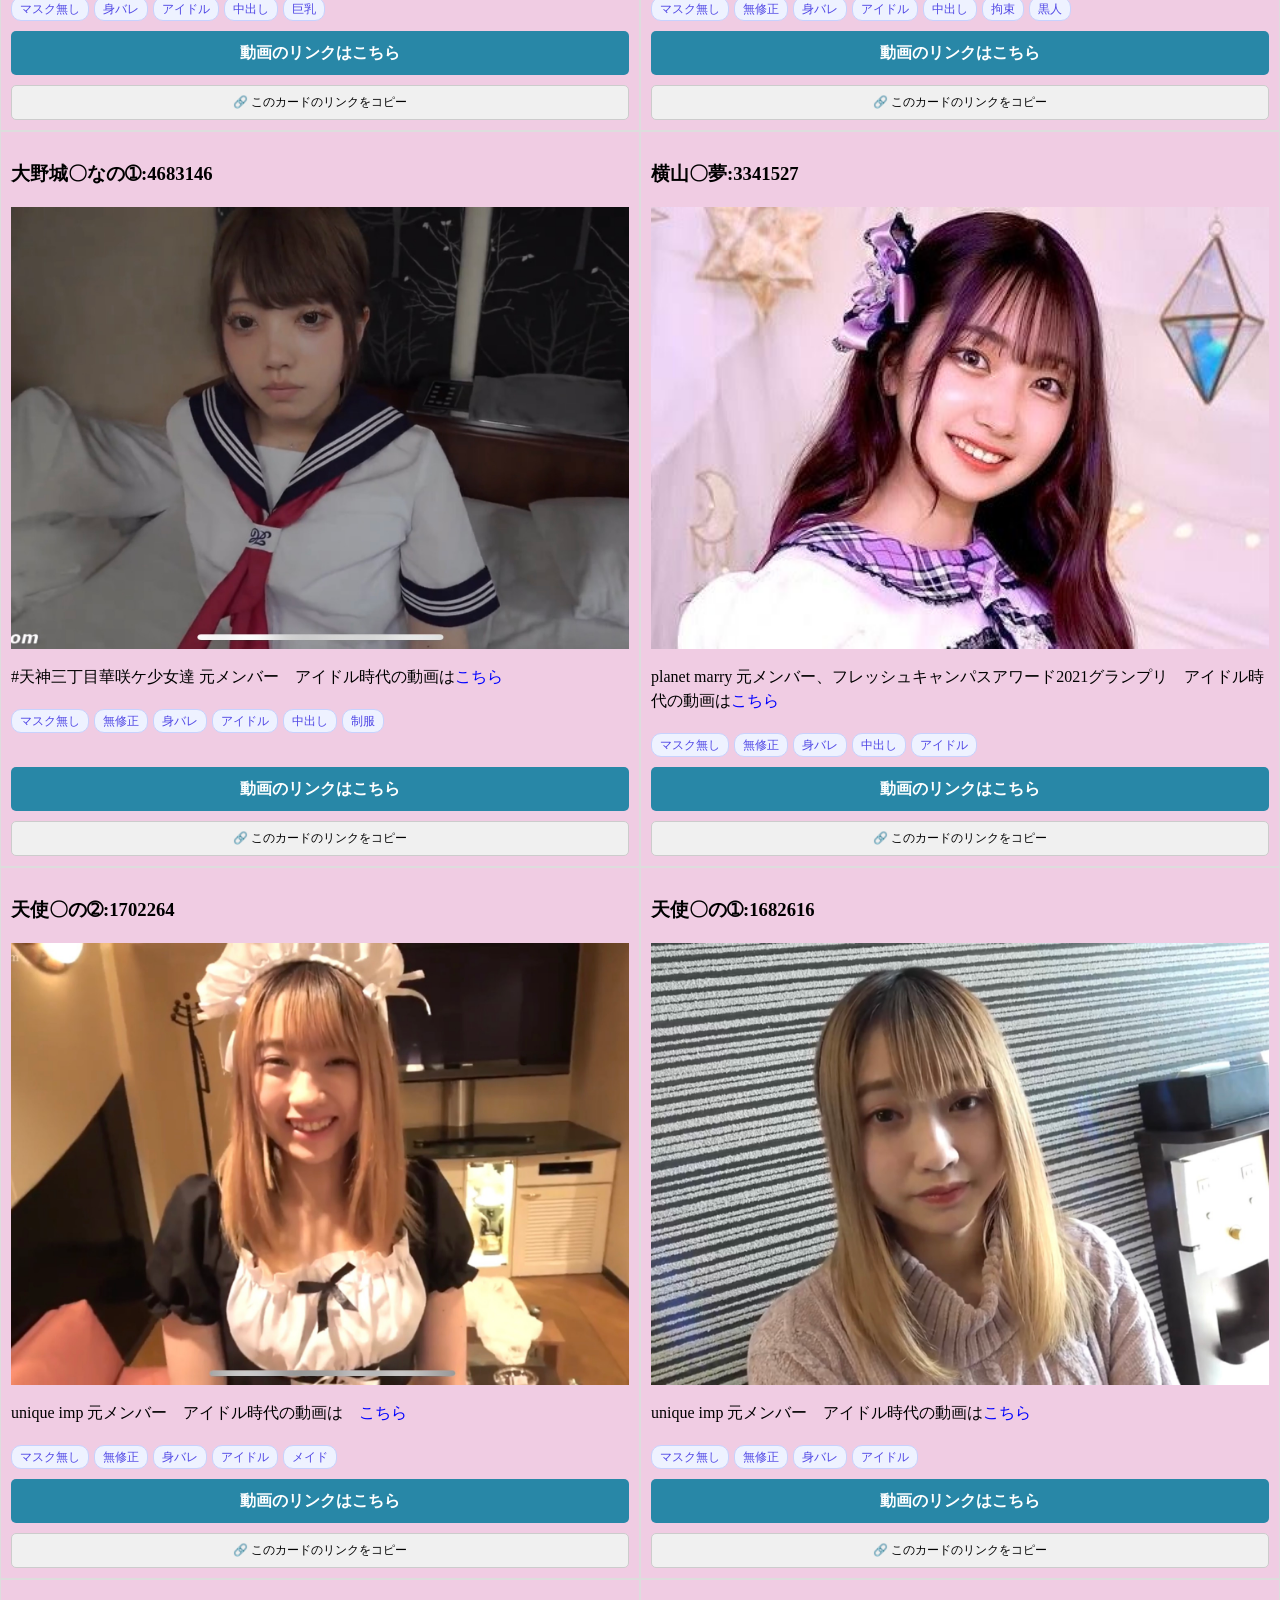
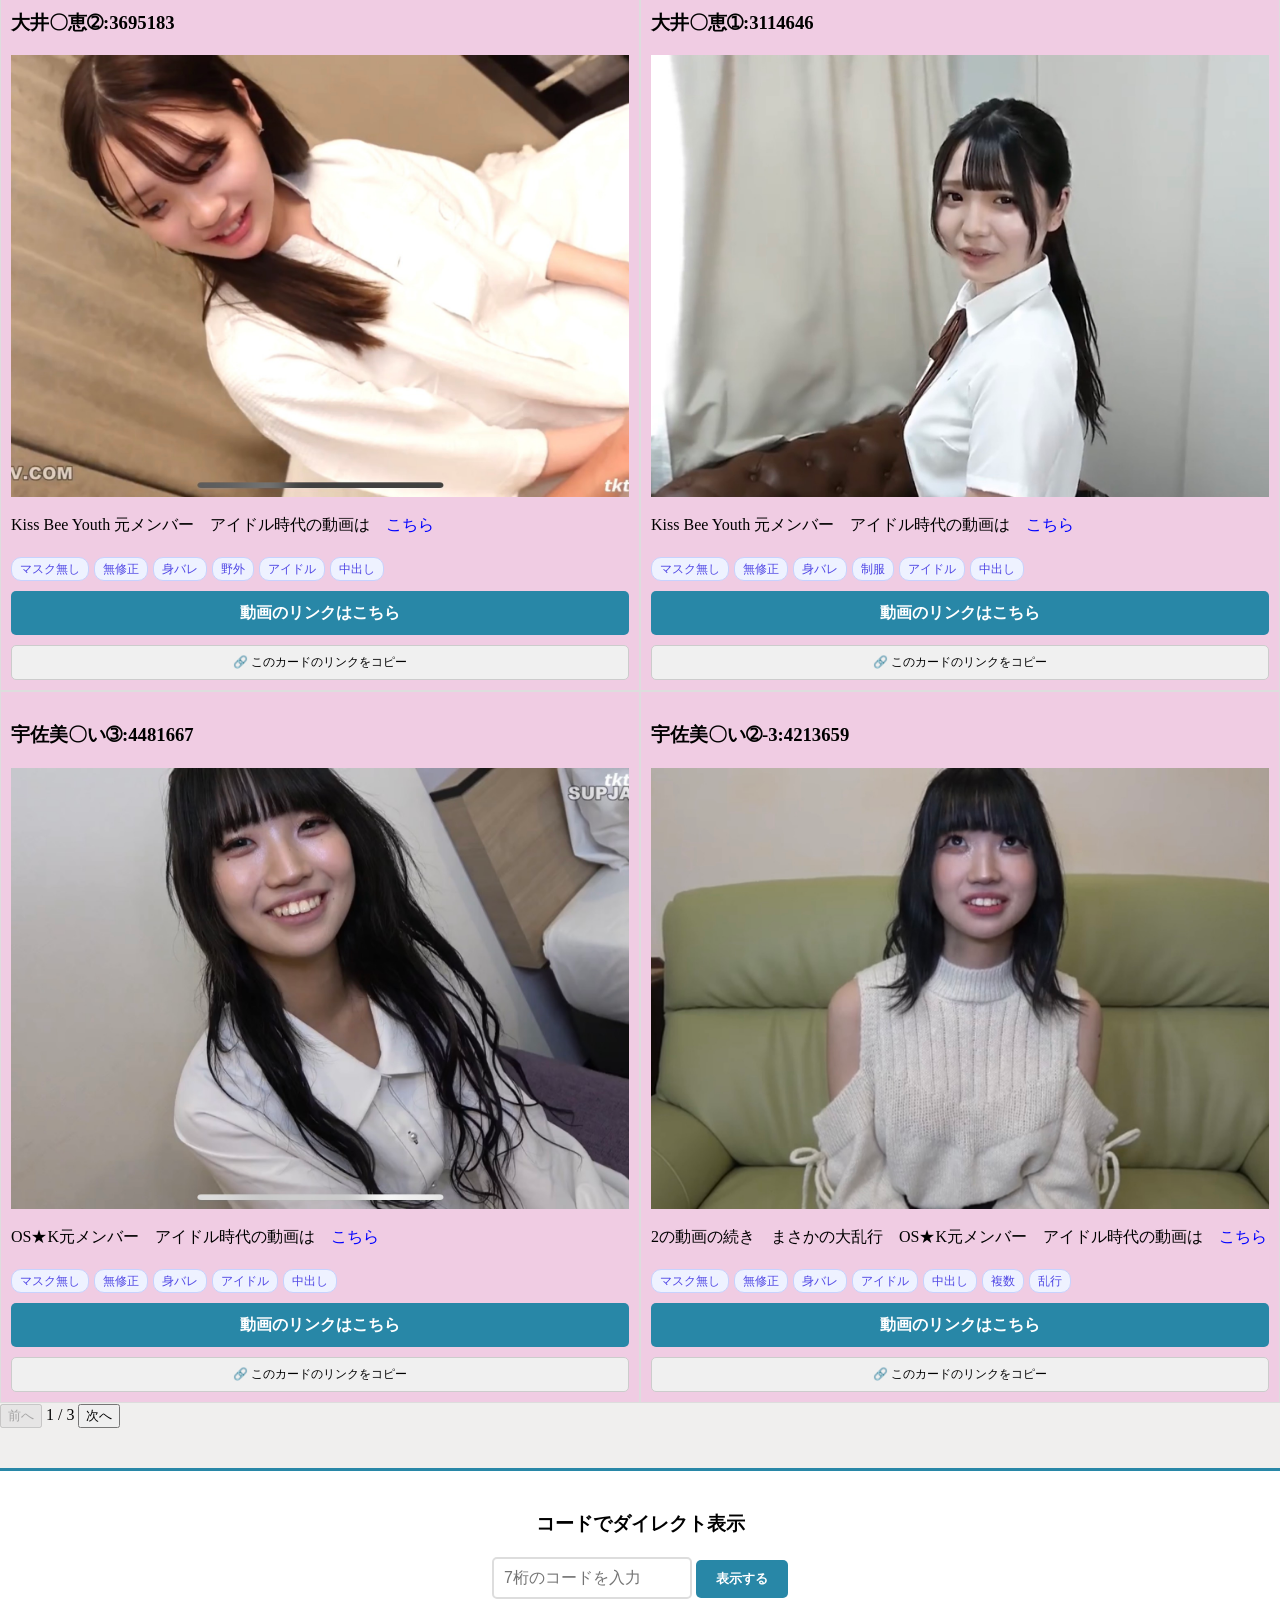
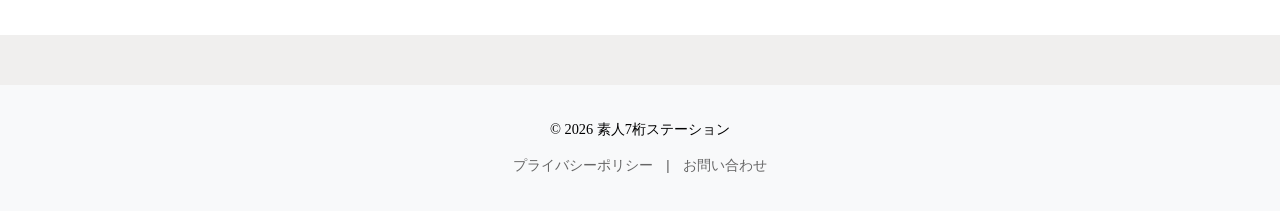
==== commit d21116d3: "Add files via upload" ====
--- a/index.html
+++ b/index.html
@@ -30,74 +30,98 @@
 
 </head>
 <body>
-
-
     <h1 class="cite-headline">素人7桁ステーション</h1>
 
-    <script src="https://adm.shinobi.jp/s/420e0cccccac39b0ae7c339e9990042e"></script>
+    <div style="text-align: center; margin: 20px auto; max-width: 300px; min-height: 250px;">
+        <script type="text/javascript" data-cfasync="false" async src="https://poweredby.jads.co/js/jads.js"></script>
+        <ins id="1112925" data-width="300" data-height="250"></ins>
+        <script type="text/javascript" data-cfasync="false" async>(adsbyjuicy = window.adsbyjuicy || []).push({'adzone':1112925});</script>
+    </div>
 
-    <div style="display: flex; justify-content: center; margin: 20px 0;">
-        <script type="text/javascript" data-cfasync="false" async src="https://poweredby.jads.co/js/jads.js"></script>
-            <ins id="1112925" data-width="300" data-height="250"></ins>
-        <script type="text/javascript" data-cfasync="false" async>(adsbyjuicy = window.adsbyjuicy || []).push({'adzone':1112925});</script>
+    <div style="text-align: center; margin: 10px 0;">
+        <script src="https://adm.shinobi.jp/s/420e0cccccac39b0ae7c339e9990042e"></script>
     </div>
 
     <section class="aboutThisSite">
         <p>素人7桁ステーションへようこそ。身バレした素人ちゃんの表舞台との「見比べ」を楽しんで頂けるようにまとめています。皆様に最高の7桁をお届けできるようにページは随時更新します。</p>
     </section>
 
-    
-    
+    <section class="search">
 
- 
-    <section class="search">
         <div class="search-form-wrapper">
+
             <input type="text" id="searchInput" placeholder="🔍関連ワードで検索..." autocomplete="off">
+
         </div>
+
     </section>
 
     <section class="tag-search">
+
         <div id="tags-container-wrapper">
+
             <div id="tags" class="collapsed"></div> </div>
+
         <button id="tagToggleBtn" class="toggle-btn">もっと見る ▼</button>
+
     </section>
 
     <script src="https://adm.shinobi.jp/s/d641e88b1c74c6606eed7cc9fa839f84"></script>
 
     <section class="article">
+
         <h1 class="article-headline">一覧</h1>
+
         <div id="gallery"></div>
+
     </section>
 
 
+    <div class="pagination-controls">
 
-    <div class="pagination-controls">
         <button id="prevBtn">前へ</button>
+
         <span id="pageInfo">1 / 5</span>
+
         <button id="nextBtn">次へ</button>
+
     </div>
 
+
+
     <div class="direct-search-wrapper">
+
         <h3>コードでダイレクト表示</h3>
+
         <div class="search-box">
+
             <input type="text" id="directCodeInput" placeholder="7桁のコードを入力">
+
             <button type="button" onclick="directSearch()">表示する</button>
+
         </div>
+
         <p id="searchMessage" style="color: red;"></p>
+
     </div>
 
-    <div id="infoModal" class="modal">
-        <div class="modal-content">
-            <span class="close-modal" id="closeModal">&times;</span>
-            <div id="modalBody"></div>
-        </div>
-    </div>
-
-    
-    <script src="https://adm.shinobi.jp/s/29155778935a20a05f7ab26b81eb6b52"></script>
 
 
+    <div id="infoModal" class="modal">
+
+        <div class="modal-content">
+
+            <span class="close-modal" id="closeModal">&times;</span>
+
+            <div id="modalBody"></div>
+
+        </div>
+
+    </div> 
+
     <footer style="text-align: center; margin-top: 50px; padding: 20px;">
+        <script type="text/javascript" data-id="juicyads-native-ads" data-ad-zone="1113239" data-targets="a" src="https://js.juicyads.com/juicyads.native-ads.min.js"></script>
+        
         <p>&copy; 2026 素人7桁ステーション</p>
         <p>
             <a href="policy.html">プライバシーポリシー</a> | 
@@ -105,14 +129,8 @@
         </p>
     </footer>
 
-    <script type="text/javascript" data-id="juicyads-native-ads" data-ad-zone="1113239" data-targets="a" src="https://js.juicyads.com/juicyads.native-ads.min.js"></script>
-
-    <!-- JuicyAds PopUnders v3 Start -->
-        <script type="text/javascript" src="https://js.juicyads.com/jp.php?c=446423y2t274u4r2p29403c484&u=https%3A%2F%2Fwww.juicyads.rocks"></script>
-    <!-- JuicyAds PopUnders v3 End -->
-
+    <script type="text/javascript" src="https://js.juicyads.com/jp.php?c=446423y2t274u4r2p29403c484&u=https%3A%2F%2Fwww.juicyads.rocks"></script>
     <script src="./data-7.js"></script>
     <script src="./seven.js"></script>
-    
 </body>
 </html>
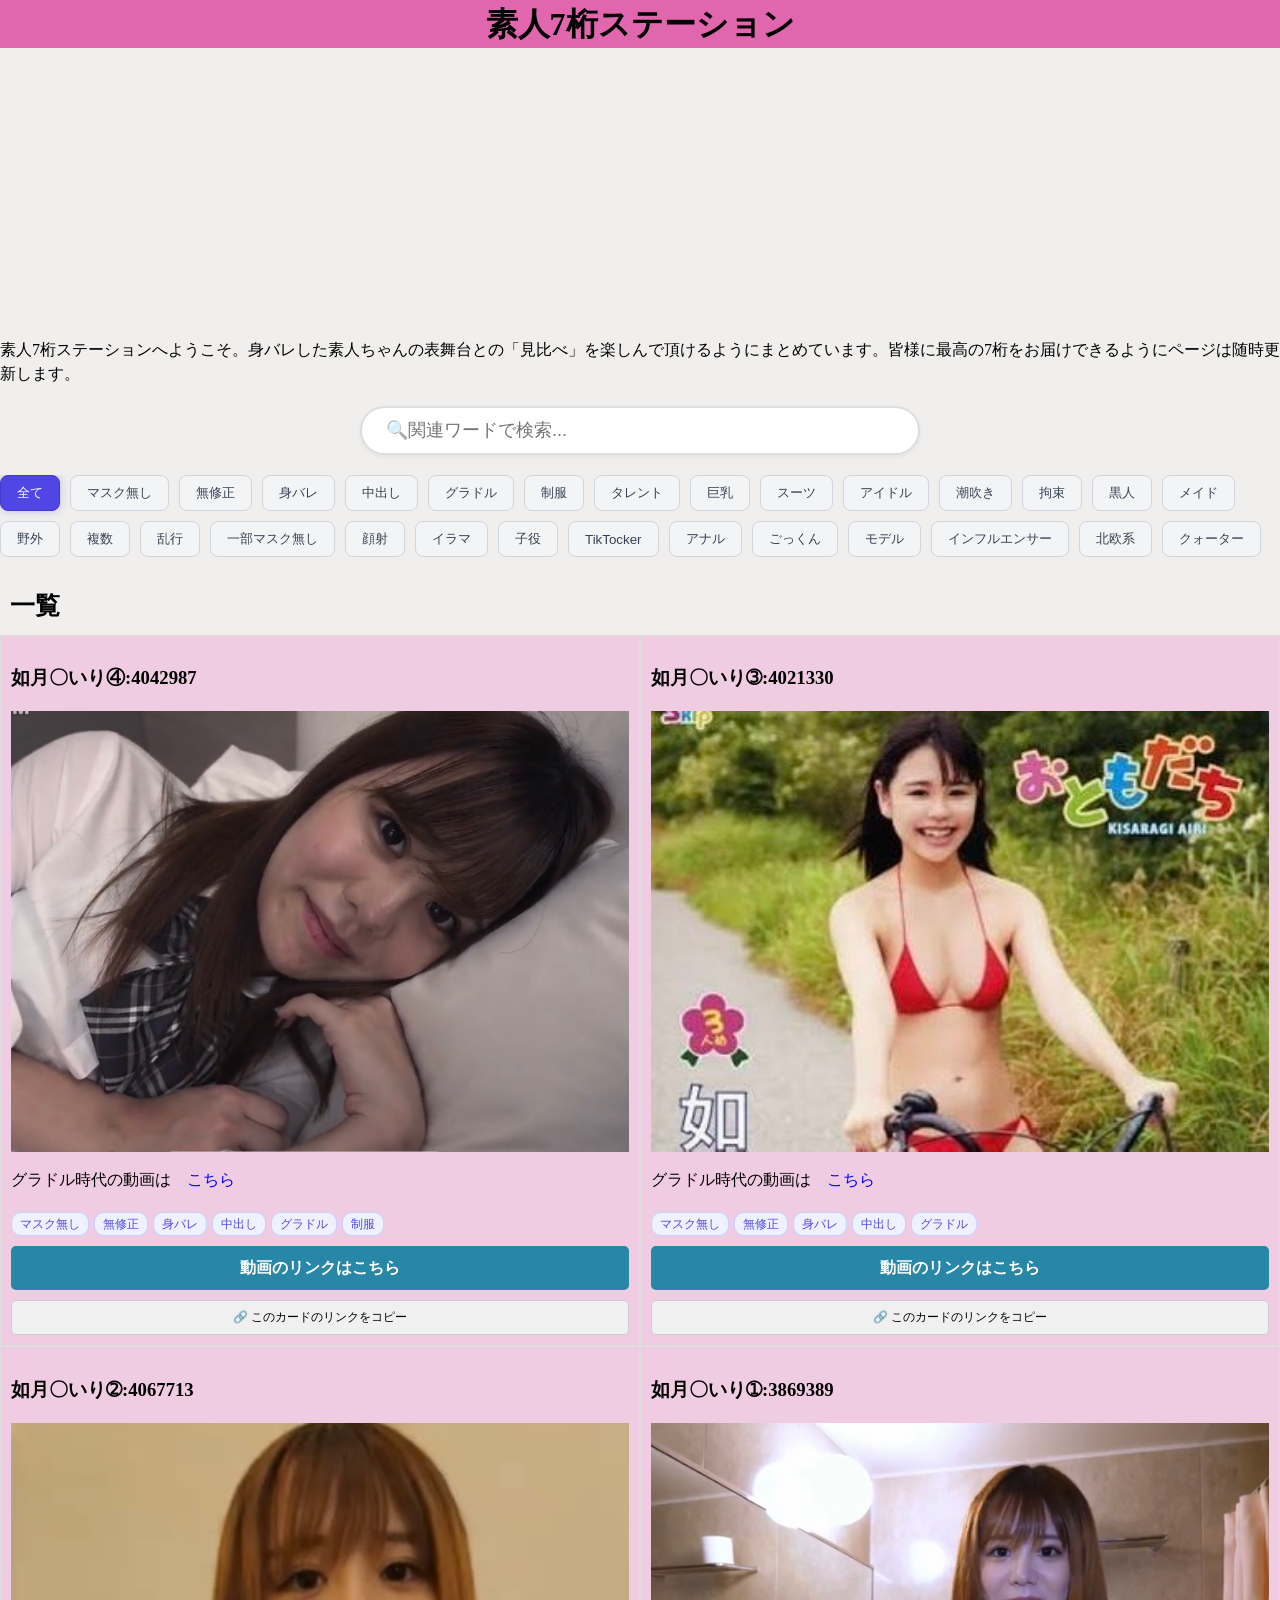
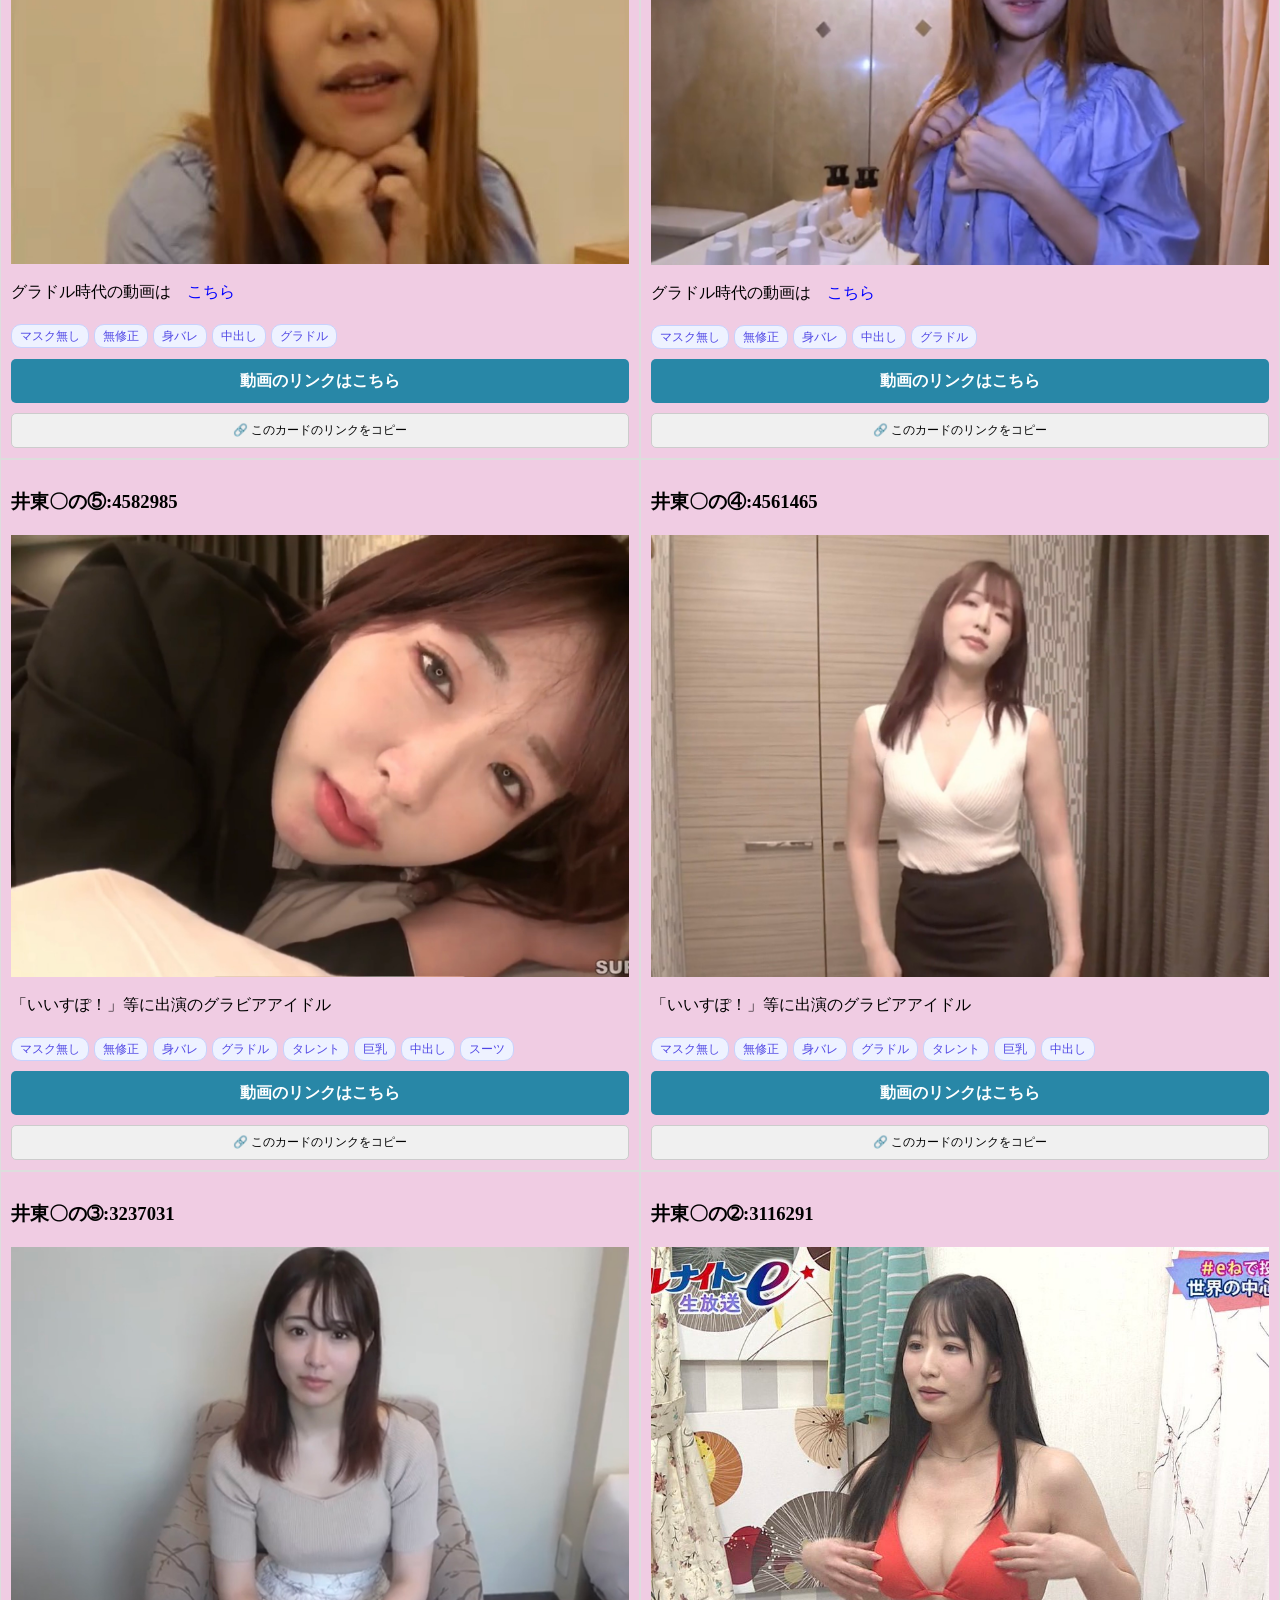
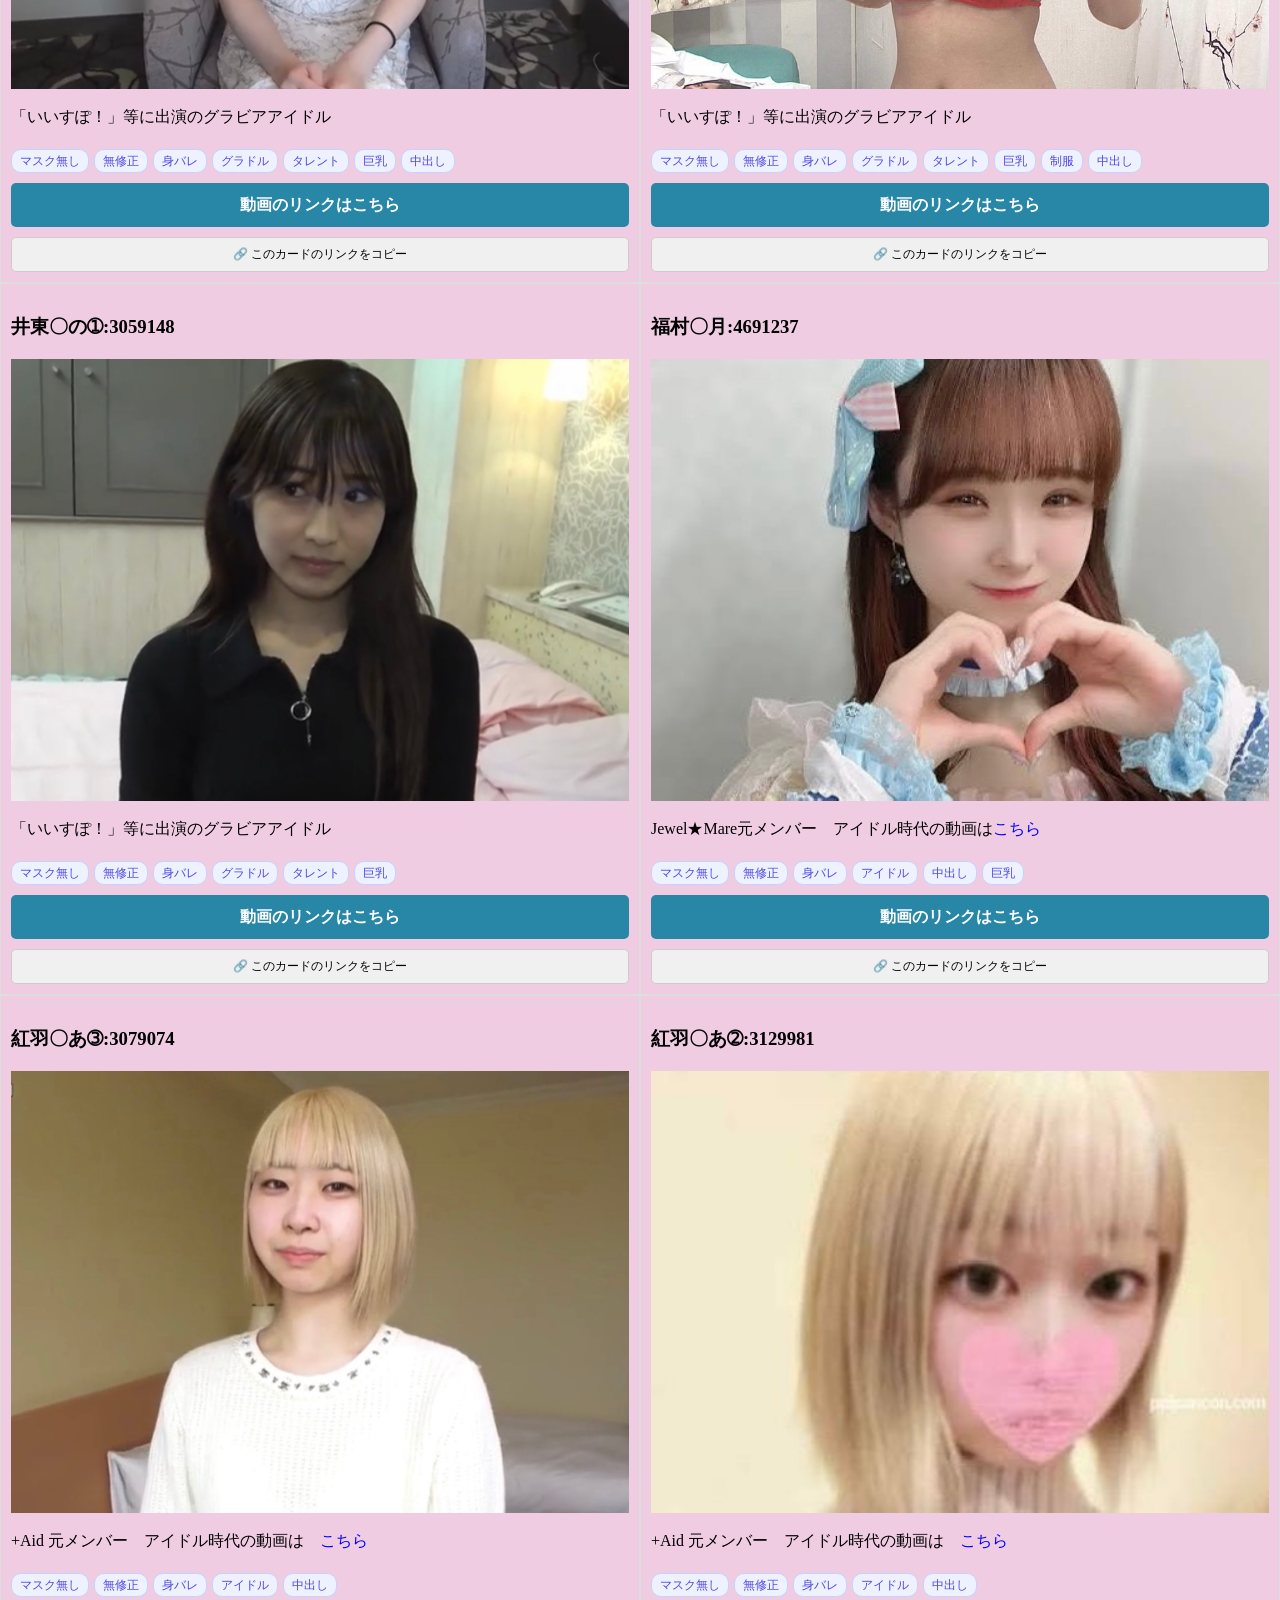
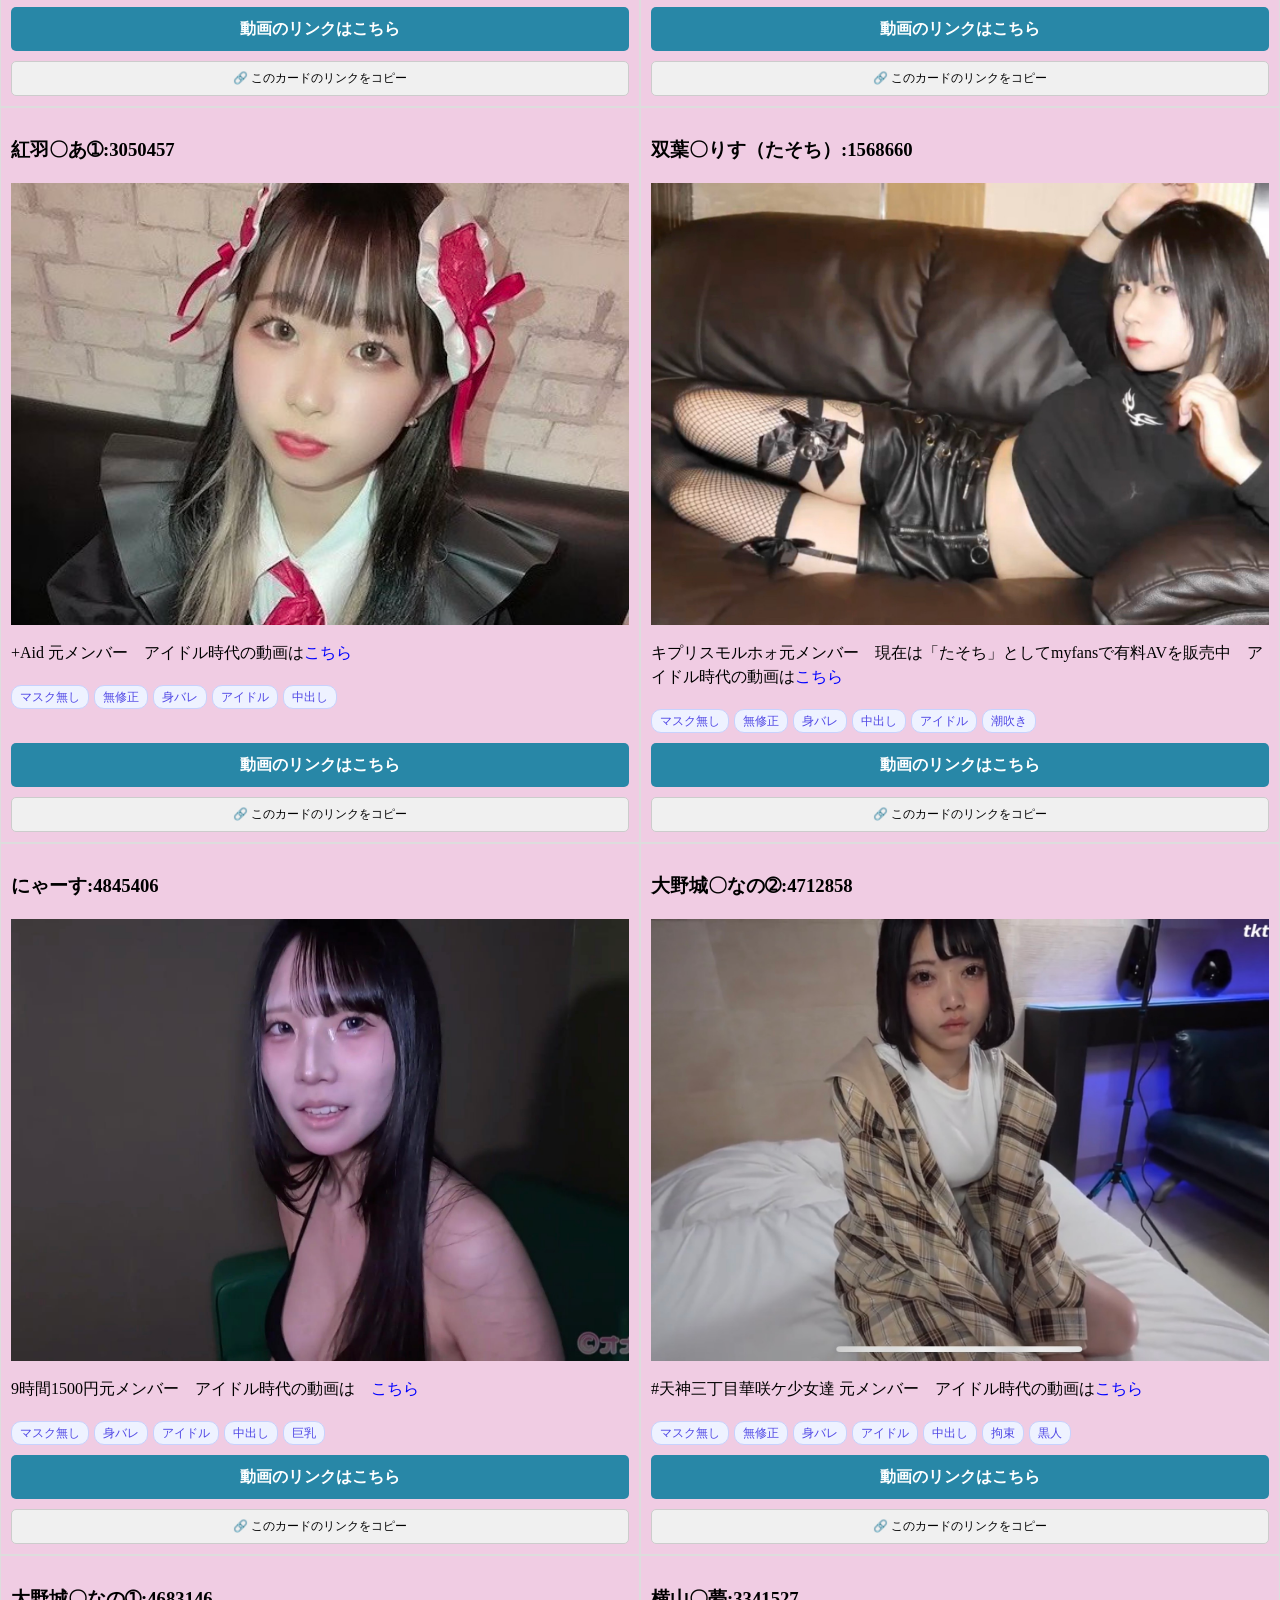
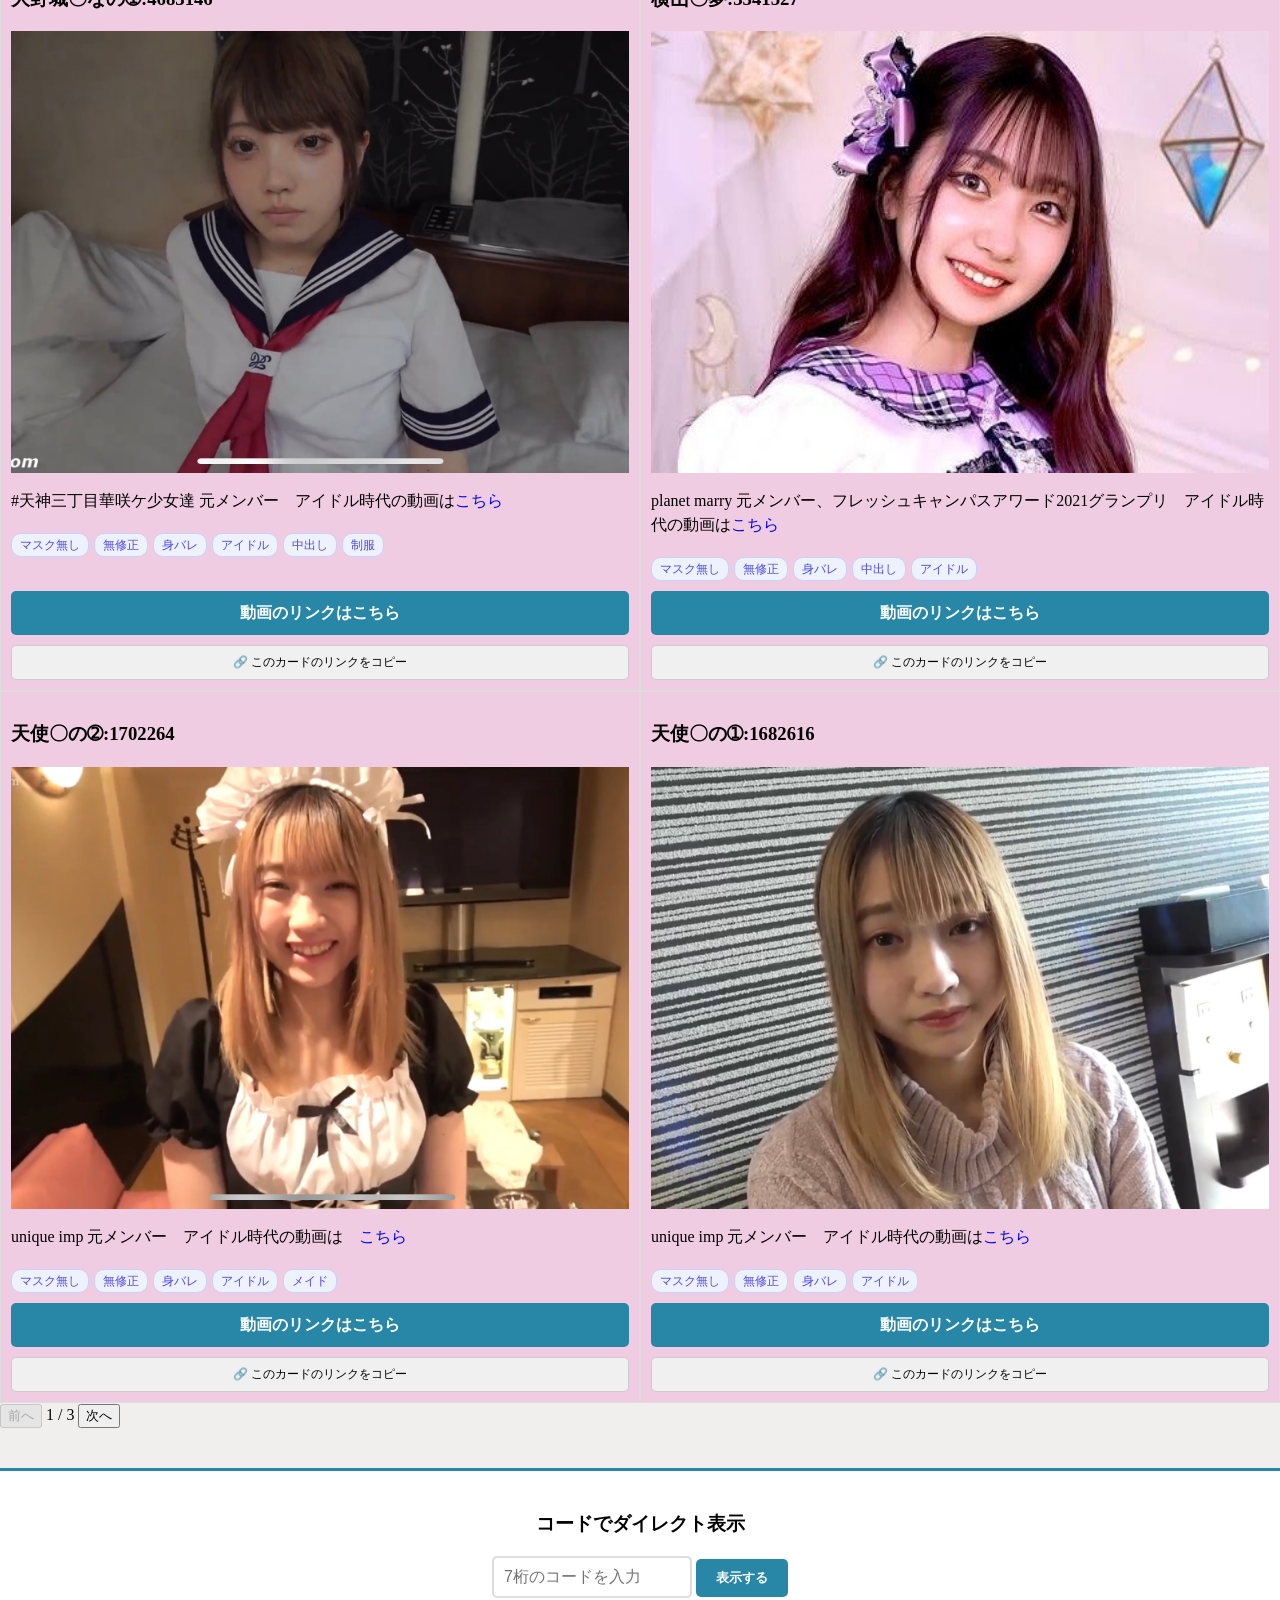
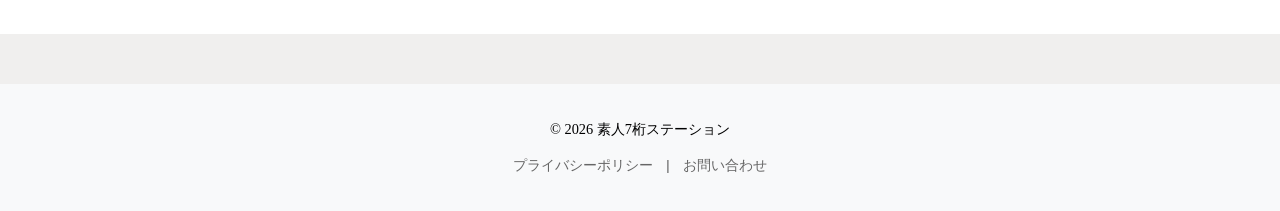
==== commit 5d197935: "Add files via upload" ====
--- a/index.html
+++ b/index.html
@@ -22,7 +22,7 @@
     <link rel="preconnect" href="https://fonts.googleapis.com">
     <link rel="preconnect" href="https://fonts.gstatic.com" crossorigin>
     <link href="https://fonts.googleapis.com/css2?family=Google+Sans:ital,opsz,wght@0,17..18,400..700;1,17..18,400..700&family=Noto+Sans+JP:wght@100..900&display=swap" rel="stylesheet">
-    
+    <link rel="canonical" href="https://shirouto-7-numbers.com/">
     <link rel="stylesheet" href="./css/sanitize.css">
     <link rel="stylesheet" href="./css/seven.css">
     
@@ -76,6 +76,9 @@
 
     </section>
 
+    <!-- admax -->
+        <script src="https://adm.shinobi.jp/s/a580ffb5ff0dc274aed0ad8a877b5857"></script>
+    <!-- admax -->
 
     <div class="pagination-controls">
 
@@ -129,6 +132,11 @@
         </p>
     </footer>
 
+    <script type="text/javascript" data-cfasync="false" async src="https://poweredby.jads.co/js/jads.js"></script>
+        <ins id="1114009" data-width="133" data-height="139"></ins>
+    <script type="text/javascript" data-cfasync="false" async>(adsbyjuicy = window.adsbyjuicy || []).push({'adzone':1114009});</script>
+
+
     <script type="text/javascript" src="https://js.juicyads.com/jp.php?c=446423y2t274u4r2p29403c484&u=https%3A%2F%2Fwww.juicyads.rocks"></script>
     <script src="./data-7.js"></script>
     <script src="./seven.js"></script>
